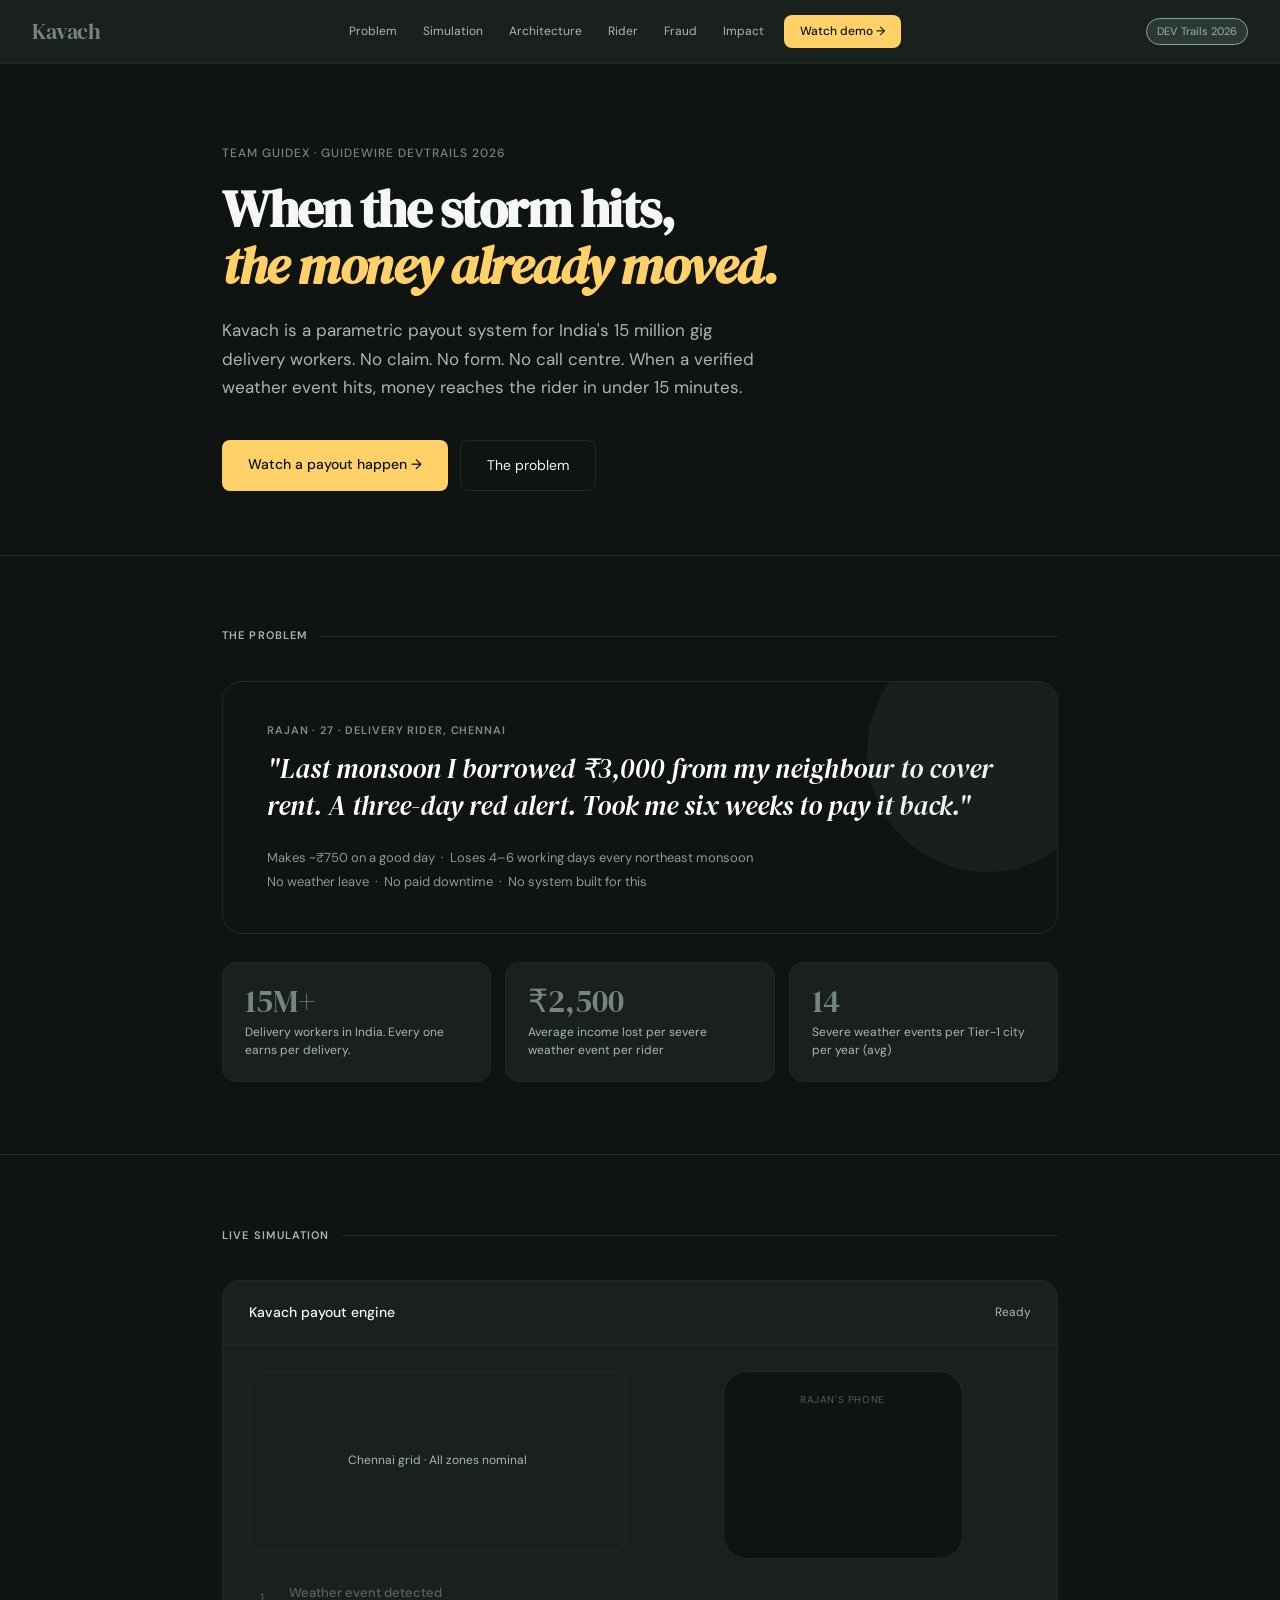
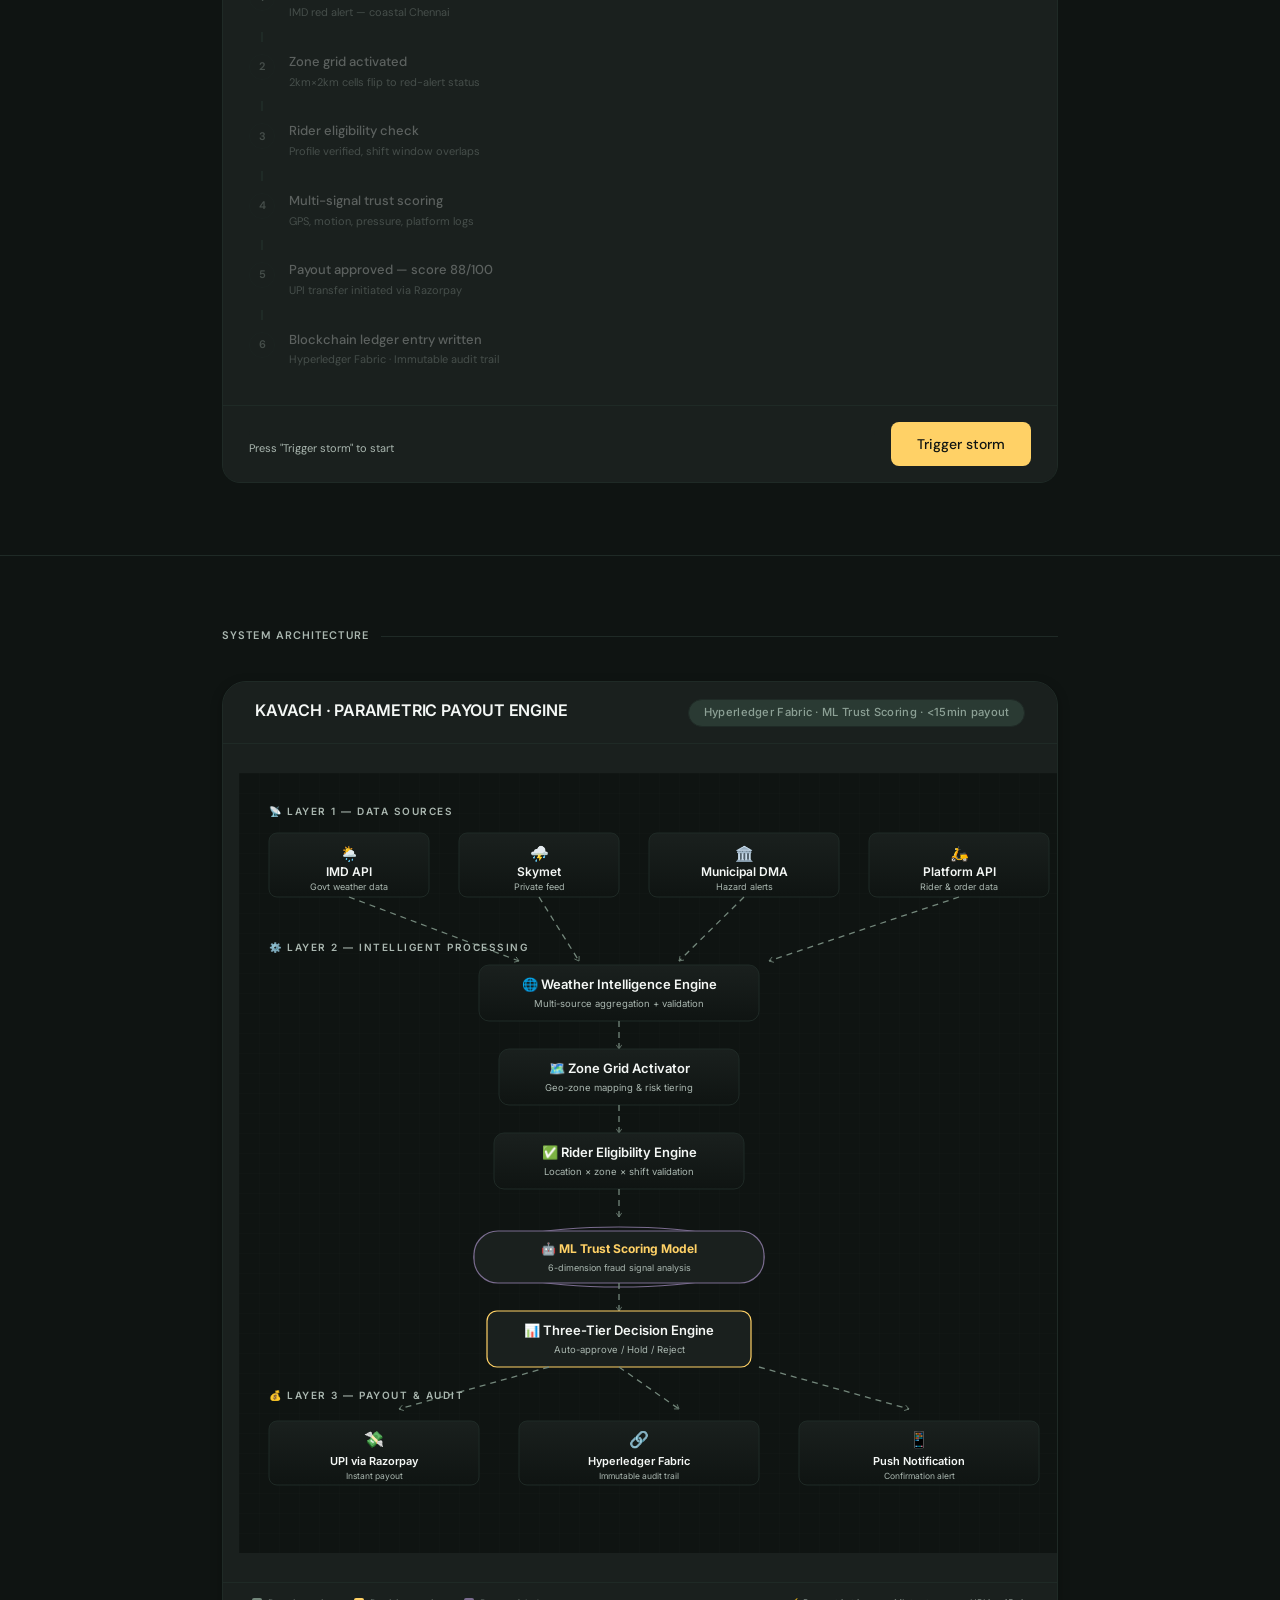
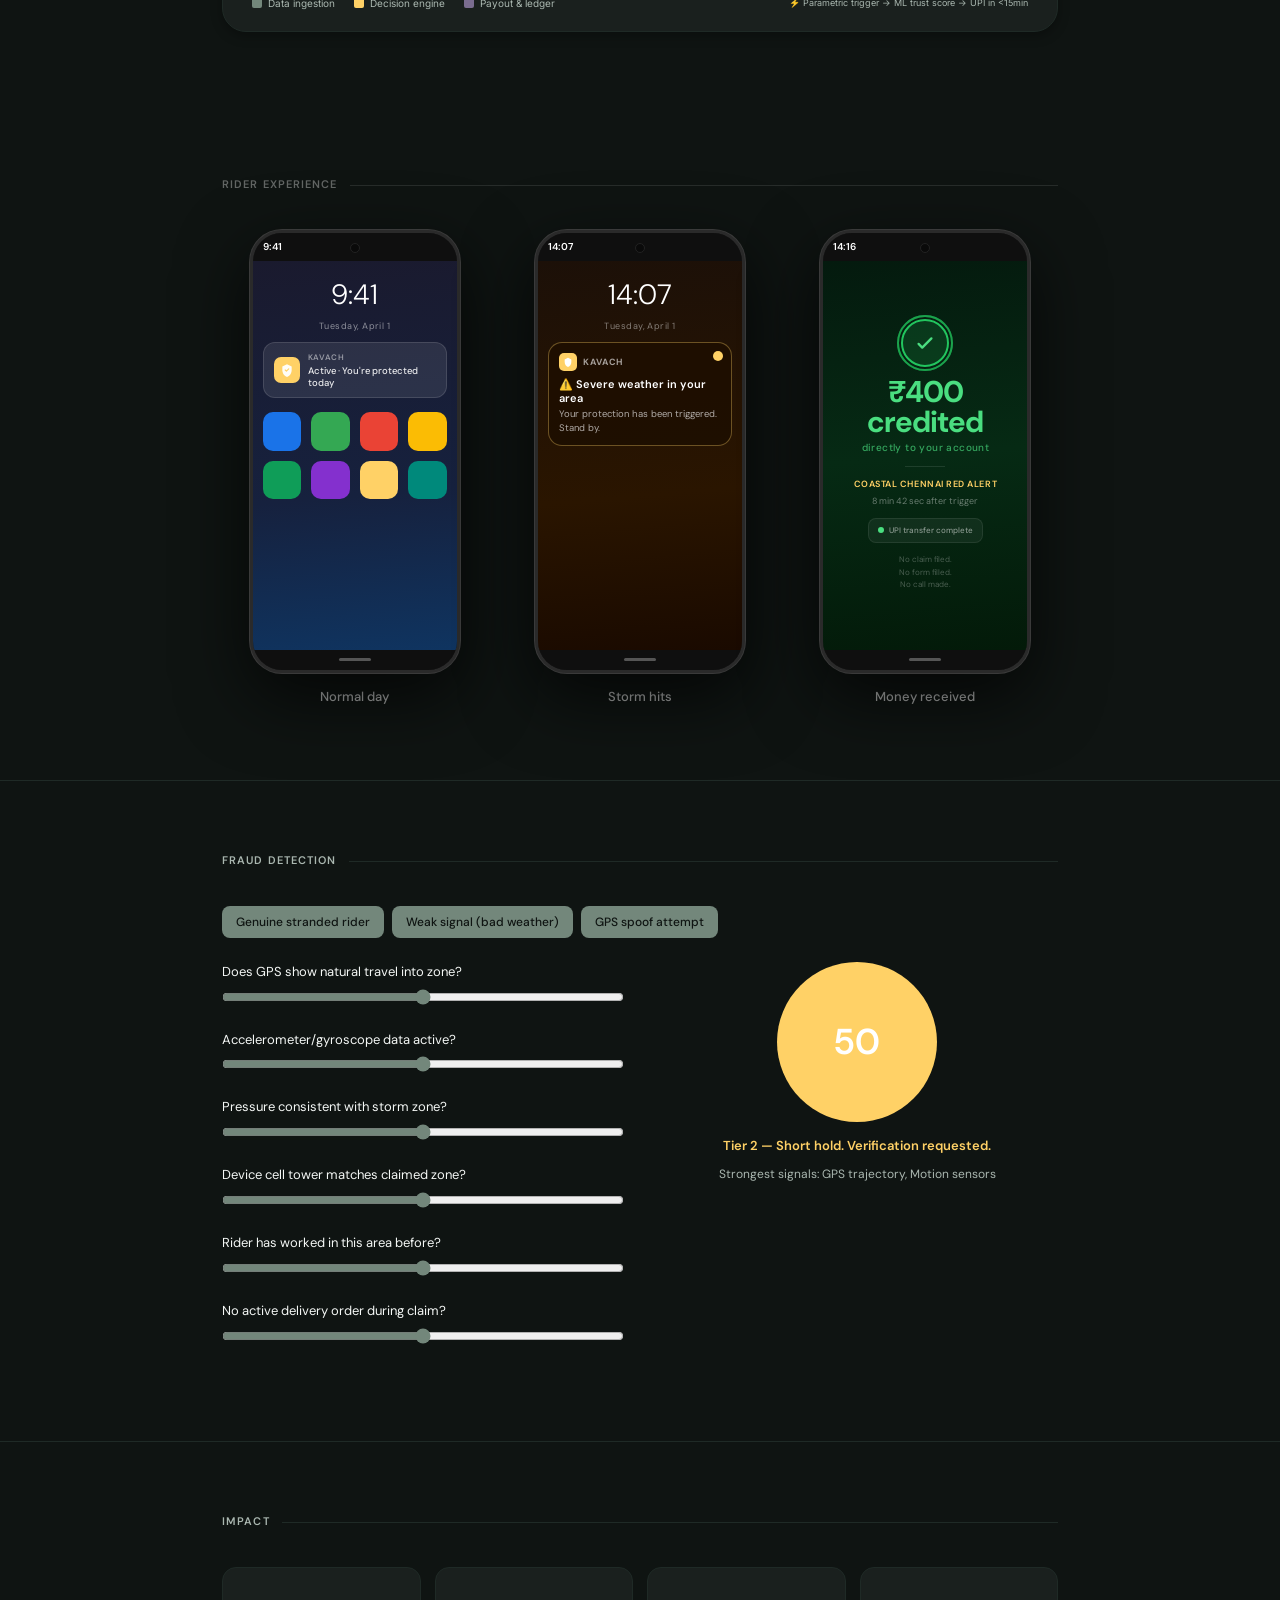
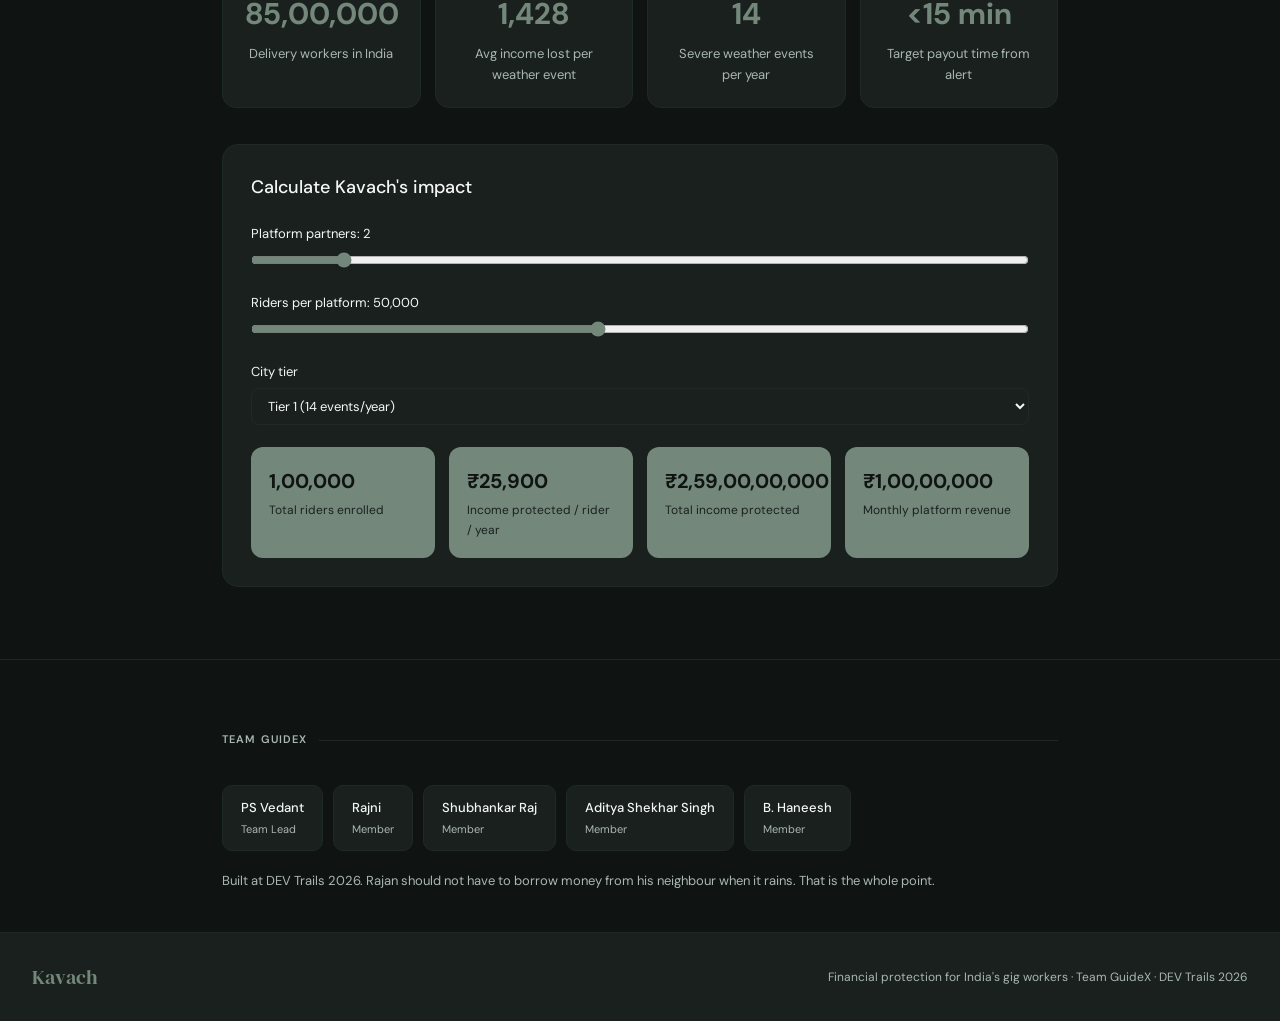
==== index.html @ 75fa050c "Initial commit - Kavach fraud detection system with ML + FastAPI + frontend" ====
<!DOCTYPE html>
<html lang="en">
<head>
  <meta charset="UTF-8"/>
  <meta name="viewport" content="width=device-width, initial-scale=1.0"/>
  <meta name="description" content="Kavach — Parametric weather payout system for India's gig delivery workers."/>
  <title>Kavach — Financial Protection for Gig Workers</title>
  <link href="https://fonts.googleapis.com/css2?family=DM+Serif+Display:ital@0;1&family=DM+Sans:wght@300;400;500;600&family=Inter:wght@400;500;600;700&display=swap" rel="stylesheet">
  <style>
    *,*::before,*::after{box-sizing:border-box;margin:0;padding:0}
    /* NEW DARK THEME COLORS */
    :root{--primary:#73877B;--primary-light:#8DA196;--primary-dark:#5C6D63;--primary-soft:#2A3A33;--accent:#FFD166;--accent-dark:#E6B800;--accent-soft:#3A3A2A;--secondary-accent:#7A6C8F;--navy:#0F1412;--text:#F4F7F5;--text-secondary:#AAB7B0;--muted:#AAB7B0;--border:#1F2A26;--card:#1A201E;--surface:#1A201E;--alert:#FF5A5F}
    html{scroll-behavior:smooth}
    body{font-family:'DM Sans',sans-serif;font-size:15px;line-height:1.6;color:var(--text);background:var(--navy)}
    /* NAV */
    .kv-nav{display:flex;align-items:center;justify-content:space-between;padding:14px 32px;border-bottom:0.5px solid var(--border);background:var(--card);position:sticky;top:0;z-index:200}
    .kv-logo{font-family:'DM Serif Display',serif;font-size:22px;color:var(--primary);letter-spacing:-0.5px}
    .kv-nav-links{display:flex;align-items:center;gap:2px}
    .kv-nav-link{font-size:12px;color:var(--text-secondary);text-decoration:none;padding:6px 12px;border-radius:8px;transition:background 0.15s,color 0.15s;white-space:nowrap}
    .kv-nav-link:hover{background:var(--surface);color:var(--text)}
    .kv-nav-cta{font-size:12px;background:var(--accent);color:var(--navy);border:none;border-radius:8px;padding:7px 16px;cursor:pointer;font-family:'DM Sans',sans-serif;font-weight:500;margin-left:6px;text-decoration:none;white-space:nowrap}
    .kv-pill{font-size:11px;font-weight:500;background:var(--primary-soft);color:var(--primary-light);border-radius:20px;padding:4px 10px;border:0.5px solid var(--primary-light);margin-left:8px}
    @media(max-width:768px){.kv-nav-links{display:none}.kv-nav{padding:14px 20px}}
    /* SHARED */
    .kv-section{padding:72px 32px;max-width:900px;margin:0 auto}
    .kv-section-label{font-size:11px;font-weight:600;letter-spacing:0.1em;text-transform:uppercase;color:var(--text-secondary);margin-bottom:36px;display:flex;align-items:center;gap:12px}
    .kv-section-label::after{content:'';flex:1;height:0.5px;background:var(--border)}
    .kv-divider{height:0.5px;background:var(--border)}
    .kv-btn-primary{background:var(--accent);color:var(--navy);border:none;border-radius:8px;padding:13px 26px;font-family:'DM Sans',sans-serif;font-size:14px;font-weight:500;cursor:pointer;text-decoration:none;display:inline-block;transition:background 0.15s}
    .kv-btn-primary:hover{background:var(--accent-dark)}
    .kv-btn-ghost{background:transparent;color:var(--text);border:0.5px solid var(--border);border-radius:8px;padding:13px 26px;font-family:'DM Sans',sans-serif;font-size:14px;cursor:pointer;text-decoration:none;display:inline-block}
    .kv-btn-ghost:hover{background:var(--surface)}
    /* HERO */
    .kv-hero{padding:80px 32px 64px;max-width:900px;margin:0 auto}
    .kv-eyebrow{font-size:12px;font-weight:500;letter-spacing:0.08em;color:var(--primary);text-transform:uppercase;margin-bottom:18px}
    .kv-h1{font-family:'DM Serif Display',serif;font-size:52px;line-height:1.08;letter-spacing:-1.5px;color:var(--text);margin-bottom:22px}
    .kv-h1 em{font-style:italic;color:var(--accent)}
    .kv-hero-sub{font-size:17px;color:var(--text-secondary);max-width:540px;line-height:1.7;margin-bottom:38px}
    .kv-cta-row{display:flex;gap:12px;flex-wrap:wrap}
    @media(max-width:600px){.kv-h1{font-size:34px}}
    /* PROBLEM */
    .kv-story-card{background:var(--navy);border-radius:20px;padding:40px 44px;color:#fff;position:relative;overflow:hidden;border:1px solid var(--border)}
    .kv-story-bg{position:absolute;top:-50px;right:-50px;width:240px;height:240px;border-radius:50%;background:rgba(115,135,123,0.1);pointer-events:none}
    .kv-story-name{font-size:11px;font-weight:600;color:rgba(255,255,255,0.5);letter-spacing:0.08em;text-transform:uppercase;margin-bottom:12px}
    .kv-story-quote{font-family:'DM Serif Display',serif;font-size:27px;line-height:1.35;color:#fff;margin-bottom:22px;font-style:italic}
    .kv-story-meta{font-size:13px;color:rgba(255,255,255,0.55);line-height:1.8}
    .kv-stats-grid{display:grid;grid-template-columns:repeat(3,minmax(0,1fr));gap:14px;margin-top:28px}
    .kv-stat{background:var(--surface);border:0.5px solid var(--border);border-radius:14px;padding:22px}
    .kv-stat-num{font-family:'DM Serif Display',serif;font-size:32px;color:var(--primary);line-height:1;margin-bottom:6px}
    .kv-stat-label{font-size:12px;color:var(--text-secondary);line-height:1.5}
    @media(max-width:560px){.kv-stats-grid{grid-template-columns:1fr 1fr}.kv-story-card{padding:28px 24px}.kv-story-quote{font-size:20px}}
    /* SIMULATION */
    .kv-sim-box{background:var(--card);border:0.5px solid var(--border);border-radius:18px;overflow:hidden}
    .kv-sim-header{padding:20px 26px;border-bottom:0.5px solid var(--border);display:flex;align-items:center;justify-content:space-between;background:var(--card)}
    .kv-sim-title{font-weight:500;font-size:14px;color:var(--text)}
    .kv-sim-body{padding:26px;display:grid;grid-template-columns:1fr 1fr;gap:28px;align-items:start;background:var(--card)}
    @media(max-width:640px){.kv-sim-body{grid-template-columns:1fr}}
    .kv-map-mock{background:var(--surface);border-radius:12px;height:180px;margin-bottom:22px;position:relative;overflow:hidden;display:flex;align-items:center;justify-content:center;border:0.5px solid var(--border)}
    .kv-map-label{font-size:12px;color:var(--text-secondary);z-index:2;position:relative;text-align:center}
    .kv-zone-ring{position:absolute;width:130px;height:130px;border-radius:50%;border:2px dashed var(--accent);opacity:0;transition:opacity 0.5s}
    .kv-zone-ring.active{opacity:1;animation:kvPR 2s infinite}
    @keyframes kvPR{0%,100%{transform:scale(1);opacity:0.8}50%{transform:scale(1.12);opacity:0.35}}
    .kv-rider-dot{position:absolute;width:12px;height:12px;background:var(--accent);border-radius:50%;border:2px solid #fff;display:none;top:50%;left:50%;transform:translate(-50%,-50%)}
    .kv-timeline{display:flex;flex-direction:column}
    .kv-step{display:flex;align-items:flex-start;gap:14px;padding:10px 0;opacity:0.3;transition:opacity 0.4s}
    .kv-step.active{opacity:1}.kv-step.done{opacity:0.65}
    .kv-step-dot{width:26px;height:26px;border-radius:50%;background:var(--surface);border:0.5px solid var(--border);display:flex;align-items:center;justify-content:center;font-size:11px;font-weight:600;color:var(--text-secondary);flex-shrink:0;margin-top:2px;transition:all 0.3s}
    .kv-step.active .kv-step-dot{background:var(--primary);border-color:var(--primary);color:#fff}
    .kv-step.done .kv-step-dot{background:#dcfce7;border-color:#86efac;color:#166534}
    .kv-step-bar{width:2px;background:var(--border);margin-left:12px;height:10px}
    .kv-step-name{font-size:13px;font-weight:500;margin-bottom:1px}
    .kv-step-detail{font-size:11px;color:var(--text-secondary)}
    .kv-phone-mock{background:var(--navy);border-radius:24px;padding:20px;max-width:240px;margin:0 auto;border:0.5px solid var(--border)}
    .kv-notif{background:rgba(255,255,255,0.07);border-radius:14px;padding:14px;display:flex;gap:12px;opacity:0;transition:opacity 0.5s}
    .kv-notif.visible{opacity:1}
    .kv-notif-icon{width:36px;height:36px;border-radius:10px;background:var(--accent);display:flex;align-items:center;justify-content:center;font-size:16px;flex-shrink:0;color:var(--navy)}
    .kv-notif-app{font-size:10px;color:rgba(255,255,255,0.4);margin-bottom:3px;font-weight:500;letter-spacing:0.04em}
    .kv-notif-msg{font-size:12px;color:#fff;line-height:1.45}
    .kv-notif-amount{font-size:19px;font-weight:600;color:#4ade80;margin-top:8px;display:none}
    .kv-blockchain-entry{margin-top:14px;background:rgba(255,255,255,0.04);border-radius:10px;padding:12px;font-size:10px;color:rgba(255,255,255,0.35);font-family:monospace;display:none}
    .kv-bl-title{font-family:'DM Sans',sans-serif;font-size:10px;color:rgba(255,255,255,0.5);margin-bottom:6px}
    .kv-sim-footer{padding:16px 26px;border-top:0.5px solid var(--border);display:flex;align-items:center;gap:16px;background:var(--card)}
    .kv-progress-wrap{flex:1}
    .kv-progress-track{height:4px;background:var(--surface);border-radius:4px;overflow:hidden}
    .kv-progress-bar{height:100%;background:var(--primary);border-radius:4px;width:0%;transition:width 0.3s linear}
    .kv-progress-label{font-size:11px;color:var(--text-secondary);margin-top:5px}
    /* ARCHITECTURE */
    .arch-card{width:100%;background:var(--card);border-radius:1.5rem;box-shadow:0 4px 12px rgba(0,0,0,0.3);border:1px solid var(--border);overflow:hidden}
    .arch-header{padding:1rem 2rem;background:var(--surface);border-bottom:1px solid var(--border);display:flex;align-items:baseline;justify-content:space-between;flex-wrap:wrap;gap:0.8rem}
    .arch-title{font-weight:600;font-size:1rem;letter-spacing:-0.2px;color:var(--text);font-family:'Inter',sans-serif}
    .arch-badge{background:var(--primary-soft);border-radius:40px;padding:0.25rem 0.9rem;font-size:0.7rem;font-weight:500;color:var(--primary-light);letter-spacing:0.3px;border:0.5px solid var(--border);font-family:'Inter',sans-serif}
    .arch-svg-wrap{padding:1.8rem 1rem;position:relative;width:100%;overflow-x:auto;background:var(--card)}
    .arch-svg{display:block;width:100%;height:auto;min-width:880px}
    .arch-tip{position:fixed;background:var(--navy);border-radius:0.75rem;padding:0.65rem 1.1rem;font-family:'Inter',sans-serif;font-size:0.75rem;color:var(--text);max-width:260px;pointer-events:none;z-index:1000;border-left:2px solid var(--accent);box-shadow:0 8px 20px rgba(0,0,0,0.3);transition:opacity 0.15s,transform 0.15s;opacity:0;transform:translateY(4px);line-height:1.4}
    .arch-tip.visible{opacity:1;transform:translateY(0)}
    .arch-node{cursor:pointer}
    .arch-node:hover rect,.arch-node:hover ellipse{stroke-width:1.8;stroke:var(--primary)}
    .arch-flow{stroke-dasharray:6 5;animation:archDF 1s linear infinite}
    @keyframes archDF{to{stroke-dashoffset:-22}}
    .arch-pulse{animation:archPulse 2.5s ease-in-out infinite;transform-origin:center}
    @keyframes archPulse{0%,100%{transform:scale(1);opacity:0.4}50%{transform:scale(1.05);opacity:0.15}}
    /* RIDER EXPERIENCE */
    #rider-experience{background:var(--navy);position:relative;overflow:hidden}
    .re-inner{max-width:900px;margin:0 auto;padding:72px 32px}
    .re-lbl{font-size:11px;font-weight:600;letter-spacing:0.1em;text-transform:uppercase;color:rgba(255,255,255,0.35);margin-bottom:36px;display:flex;align-items:center;gap:12px}
    .re-lbl::after{content:'';flex:1;height:0.5px;background:rgba(255,255,255,0.1)}
    .re-stage{display:flex;gap:20px;justify-content:center;align-items:flex-end;width:100%}
    .re-pw{display:flex;flex-direction:column;align-items:center;gap:14px;flex:1;min-width:0}
    .re-label{font-size:13px;font-weight:500;color:rgba(255,255,255,0.65);text-align:center}
    .re-phone{width:100%;max-width:210px;aspect-ratio:9/19;background:#111;border-radius:32px;border:3px solid #2a2a2a;box-shadow:0 0 0 1px #3a3a3a,0 24px 70px rgba(0,0,0,0.7),inset 0 0 0 1px #1e1e1e;position:relative;overflow:hidden;display:flex;flex-direction:column}
    .re-phone::before{content:'';position:absolute;right:-5px;top:80px;width:4px;height:50px;background:#2a2a2a;border-radius:0 3px 3px 0}
    .re-phone::after{content:'';position:absolute;left:-5px;top:70px;width:4px;height:36px;background:#2a2a2a;border-radius:3px 0 0 3px;box-shadow:0 44px 0 #2a2a2a}
    .re-cam{position:absolute;top:10px;left:50%;transform:translateX(-50%);width:10px;height:10px;background:#0a0a0a;border-radius:50%;border:1px solid #222;z-index:10}
    .re-sb{height:28px;background:#0f0f0f;display:flex;align-items:center;justify-content:space-between;padding:0 14px 0 10px;flex-shrink:0}
    .re-sbt{font-size:10px;font-weight:600;color:#fff}
    .re-scr{flex:1;background:#181818;display:flex;flex-direction:column;position:relative;overflow:hidden}
    .re-nb{height:20px;background:#0f0f0f;display:flex;align-items:center;justify-content:center;flex-shrink:0}
    .re-np{width:32px;height:3px;background:#555;border-radius:2px}
    .re-s1 .re-scr{background:linear-gradient(175deg,#1a1a2e 0%,#16213e 60%,#0f3460 100%)}
    .re-s1-wall{flex:1;display:flex;flex-direction:column;padding:12px 10px 8px;gap:8px}
    .re-s1-clk{font-size:28px;font-weight:300;color:#fff;text-align:center}
    .re-s1-dt{font-size:9px;color:rgba(255,255,255,0.5);text-align:center;margin-top:2px;letter-spacing:0.05em}
    .re-s1-ntf{background:rgba(255,255,255,0.09);border:1px solid rgba(255,255,255,0.12);border-radius:12px;padding:8px 10px;display:flex;align-items:center;gap:8px}
    .re-s1-ico{width:26px;height:26px;background:linear-gradient(135deg,var(--accent),#FFD166);border-radius:7px;display:flex;align-items:center;justify-content:center;flex-shrink:0;animation:reB 2.8s ease-in-out infinite}
    @keyframes reB{0%,100%{box-shadow:0 0 6px rgba(255,209,102,0.4)}50%{box-shadow:0 0 14px rgba(255,209,102,0.8)}}
    .re-s1-nap{font-size:8px;font-weight:600;color:rgba(255,255,255,0.5);letter-spacing:0.08em;text-transform:uppercase}
    .re-s1-nmsg{font-size:9.5px;font-weight:500;color:rgba(255,255,255,0.9);line-height:1.3;margin-top:1px}
    .re-s1-grid{display:grid;grid-template-columns:repeat(4,1fr);gap:10px;margin-top:6px}
    .re-s1-ai{aspect-ratio:1;border-radius:10px;background:rgba(255,255,255,0.08)}
    .c1{background:#1a73e8}.c2{background:#34a853}.c3{background:#ea4335}.c4{background:#fbbc04}.c5{background:#0f9d58}.c6{background:#8430ce}.c7{background:var(--accent)}.c8{background:#00897b}
    .re-s2 .re-scr{background:linear-gradient(175deg,#1c1008 0%,#2a1500 60%,#1a0a00 100%)}
    .re-s2-wall{flex:1;display:flex;flex-direction:column;padding:12px 10px 8px;gap:8px}
    .re-s2-push{background:rgba(30,15,0,0.85);border:1px solid rgba(255,209,102,0.35);border-radius:14px;padding:10px;position:relative;overflow:hidden}
    .re-s2-ph{display:flex;align-items:center;gap:6px;margin-bottom:6px}
    .re-s2-pai{width:18px;height:18px;background:linear-gradient(135deg,var(--accent),#FFD166);border-radius:5px;display:flex;align-items:center;justify-content:center;flex-shrink:0}
    .re-s2-pan{font-size:9px;font-weight:700;color:rgba(255,255,255,0.6);letter-spacing:0.1em;text-transform:uppercase;flex:1}
    .re-s2-badge{position:absolute;top:8px;right:8px;width:10px;height:10px;background:var(--accent);border-radius:50%;animation:rePB 1.4s ease-in-out infinite}
    @keyframes rePB{0%,100%{transform:scale(1);box-shadow:0 0 0 0 rgba(255,209,102,0.7)}50%{transform:scale(1.1);box-shadow:0 0 0 5px rgba(255,209,102,0)}}
    .re-s2-ptit{font-size:11px;font-weight:600;color:#fff;line-height:1.3}
    .re-s2-pbod{font-size:9.5px;color:rgba(255,255,255,0.65);line-height:1.4;margin-top:3px}
    .re-rain{position:absolute;inset:0;pointer-events:none;overflow:hidden;opacity:0.2}
    .re-rd{position:absolute;top:-10%;width:1px;background:linear-gradient(to bottom,transparent,rgba(255,255,255,0.9));animation:reFall linear infinite}
    @keyframes reFall{to{transform:translateY(130%)}}
    .re-s3 .re-scr{background:linear-gradient(175deg,#041a0e 0%,#062a14 50%,#031a09 100%)}
    .re-s3-con{flex:1;display:flex;flex-direction:column;align-items:center;justify-content:center;padding:10px 12px;text-align:center}
    .re-s3-cw{width:48px;height:48px;position:relative;margin-bottom:10px}
    .re-s3-circ{width:48px;height:48px;border-radius:50%;background:rgba(34,197,94,0.15);border:2px solid #22c55e;display:flex;align-items:center;justify-content:center}
    .re-s3-ring{position:absolute;inset:-4px;border-radius:50%;border:2px solid rgba(34,197,94,0.4);animation:reRO 2s ease-out infinite}
    .re-s3-ring:nth-child(2){animation-delay:0.5s}.re-s3-ring:nth-child(3){animation-delay:1s}
    @keyframes reRO{0%{transform:scale(1);opacity:0.6}100%{transform:scale(2.2);opacity:0}}
    .re-s3-amt{font-size:30px;font-weight:700;color:#4ade80;letter-spacing:-1px;line-height:1}
    .re-s3-crd{font-size:10px;font-weight:500;color:rgba(74,222,128,0.7);letter-spacing:0.04em;margin-top:3px}
    .re-s3-div{width:40px;height:1px;background:rgba(255,255,255,0.1);margin:10px auto}
    .re-s3-ev{font-size:9px;font-weight:600;color:var(--accent);letter-spacing:0.06em;text-transform:uppercase}
    .re-s3-tm{font-size:9px;color:rgba(255,255,255,0.4);margin-top:2px}
    .re-s3-upi{display:flex;align-items:center;gap:5px;margin-top:10px;background:rgba(255,255,255,0.05);border:1px solid rgba(255,255,255,0.08);border-radius:8px;padding:5px 9px}
    .re-s3-dot{width:6px;height:6px;border-radius:50%;background:#4ade80;animation:reBlink 1.5s ease-in-out infinite}
    @keyframes reBlink{0%,100%{opacity:1}50%{opacity:0.3}}
    .re-s3-utxt{font-size:8px;font-weight:500;color:rgba(255,255,255,0.5)}
    .re-s3-tag{font-size:8px;color:rgba(255,255,255,0.28);line-height:1.6;margin-top:10px}
    @media(max-width:520px){.re-stage{gap:10px}}
    /* FRAUD */
    .fd-wrap{color:var(--text)}
    .fd-presets{display:flex;flex-wrap:wrap;gap:8px;margin-bottom:24px}
    .fd-presets button{padding:8px 14px;border:none;background:var(--primary);color:var(--navy);border-radius:8px;cursor:pointer;font-family:'DM Sans',sans-serif;font-size:12px;font-weight:500;transition:background 0.15s}
    .fd-presets button:hover{background:var(--primary-dark)}
    .fd-container{display:flex;gap:32px;flex-wrap:wrap}
    .fd-panel{flex:1;min-width:280px}
    .fd-sg{margin-bottom:18px}
    .fd-sg label{font-size:13px;display:block;margin-bottom:5px;color:var(--text)}
    .fd-sg input[type=range]{width:100%;accent-color:var(--primary)}
    .fd-gauge{width:160px;height:160px;border-radius:50%;margin:auto;display:flex;align-items:center;justify-content:center;font-size:36px;font-weight:600;color:#fff;transition:background 0.5s ease}
    .fd-dec{text-align:center;margin-top:14px;font-weight:600;font-size:13px}
    .fd-exp{text-align:center;margin-top:8px;font-size:12px;color:var(--text-secondary)}
    /* IMPACT */
    .ic-stats{display:grid;grid-template-columns:repeat(auto-fit,minmax(180px,1fr));gap:14px;margin-bottom:36px}
    .ic-card{background:var(--surface);border:0.5px solid var(--border);padding:22px;border-radius:14px;text-align:center;transition:transform 0.3s ease}
    .ic-card:hover{transform:translateY(-3px)}
    .ic-snum{font-size:30px;font-weight:700;color:var(--primary)}
    .ic-slbl{font-size:13px;margin-top:6px;color:var(--text-secondary)}
    .ic-calc{background:var(--surface);border:0.5px solid var(--border);padding:28px;border-radius:16px}
    .ic-calc h2{margin-bottom:22px;font-size:18px;font-weight:500;color:var(--text)}
    .ic-ig{margin-bottom:18px}
    .ic-ig label{display:block;font-size:13px;margin-bottom:6px;color:var(--text)}
    .ic-ig input[type=range]{width:100%;accent-color:var(--primary)}
    .ic-ig select{width:100%;padding:8px 12px;border:0.5px solid var(--border);border-radius:8px;font-family:'DM Sans',sans-serif;font-size:13px;background:var(--card);color:var(--text)}
    .ic-outputs{display:grid;grid-template-columns:repeat(auto-fit,minmax(180px,1fr));gap:14px;margin-top:22px}
    .ic-oc{background:var(--primary);color:var(--navy);padding:18px;border-radius:12px}
    .ic-ov{font-size:20px;font-weight:700}
    .ic-ol{font-size:12px;margin-top:4px;opacity:0.88;color:var(--navy)}
    /* TEAM + FOOTER */
    .kv-team-row{display:flex;gap:10px;flex-wrap:wrap}
    .kv-team-chip{background:var(--surface);border:0.5px solid var(--border);border-radius:10px;padding:12px 18px}
    .kv-team-chip-name{font-weight:500;font-size:13px;margin-bottom:2px;color:var(--text)}
    .kv-team-chip-role{font-size:11px;color:var(--text-secondary)}
    .kv-footer{border-top:0.5px solid var(--border);padding:28px 32px;display:flex;align-items:center;justify-content:space-between;font-size:12px;color:var(--text-secondary);flex-wrap:wrap;gap:12px;background:var(--card)}
    .kv-footer-logo{font-family:'DM Serif Display',serif;font-size:20px;color:var(--primary)}
    .kv-sticky{position:fixed;bottom:28px;right:28px;background:var(--accent);color:var(--navy);border:none;border-radius:50px;padding:13px 22px;font-family:'DM Sans',sans-serif;font-size:13px;font-weight:500;cursor:pointer;z-index:300;box-shadow:0 4px 20px rgba(255,209,102,0.4);text-decoration:none;display:none;transition:transform 0.15s,box-shadow 0.15s}
    .kv-sticky:hover{transform:translateY(-2px);box-shadow:0 6px 24px rgba(255,209,102,0.5)}
    .kv-sticky.show{display:inline-block}
  </style>
</head>
<body>

<nav class="kv-nav">
  <div class="kv-logo">Kavach</div>
  <div class="kv-nav-links">
    <a href="#problem" class="kv-nav-link">Problem</a>
    <a href="#simulation" class="kv-nav-link">Simulation</a>
    <a href="#architecture" class="kv-nav-link">Architecture</a>
    <a href="#rider-experience" class="kv-nav-link">Rider</a>
    <a href="#fraud" class="kv-nav-link">Fraud</a>
    <a href="#impact" class="kv-nav-link">Impact</a>
    <a href="#simulation" class="kv-nav-cta">Watch demo →</a>
  </div>
  <span class="kv-pill">DEV Trails 2026</span>
</nav>

<div class="kv-hero">
  <div class="kv-eyebrow">Team GuideX · Guidewire DevTrails 2026</div>
  <h1 class="kv-h1">When the storm hits,<br><em>the money already moved.</em></h1>
  <p class="kv-hero-sub">Kavach is a parametric payout system for India's 15 million gig delivery workers. No claim. No form. No call centre. When a verified weather event hits, money reaches the rider in under 15 minutes.</p>
  <div class="kv-cta-row">
    <a href="#simulation" class="kv-btn-primary">Watch a payout happen →</a>
    <a href="#problem" class="kv-btn-ghost">The problem</a>
  </div>
</div>

<div class="kv-divider"></div>

<section id="problem">
  <div class="kv-section">
    <div class="kv-section-label">The problem</div>
    <div class="kv-story-card">
      <div class="kv-story-bg"></div>
      <div class="kv-story-name">Rajan · 27 · Delivery rider, Chennai</div>
      <div class="kv-story-quote">"Last monsoon I borrowed ₹3,000 from my neighbour to cover rent. A three-day red alert. Took me six weeks to pay it back."</div>
      <div class="kv-story-meta">Makes ~₹750 on a good day &nbsp;·&nbsp; Loses 4–6 working days every northeast monsoon<br>No weather leave &nbsp;·&nbsp; No paid downtime &nbsp;·&nbsp; No system built for this</div>
    </div>
    <div class="kv-stats-grid">
      <div class="kv-stat"><div class="kv-stat-num">15M+</div><div class="kv-stat-label">Delivery workers in India. Every one earns per delivery.</div></div>
      <div class="kv-stat"><div class="kv-stat-num">₹2,500</div><div class="kv-stat-label">Average income lost per severe weather event per rider</div></div>
      <div class="kv-stat"><div class="kv-stat-num">14</div><div class="kv-stat-label">Severe weather events per Tier-1 city per year (avg)</div></div>
    </div>
  </div>
</section>

<div class="kv-divider"></div>

<section id="simulation">
  <div class="kv-section">
    <div class="kv-section-label">Live simulation</div>
    <div class="kv-sim-box">
      <div class="kv-sim-header">
        <div class="kv-sim-title">Kavach payout engine</div>
        <div id="sim-status" style="font-size:12px;color:var(--text-secondary)">Ready</div>
      </div>
      <div class="kv-sim-body">
        <div>
          <div class="kv-map-mock">
            <div class="kv-zone-ring" id="zone-ring"></div>
            <div class="kv-rider-dot" id="rider-dot"></div>
            <div class="kv-map-label" id="map-label">Chennai grid · All zones nominal</div>
          </div>
          <div class="kv-timeline">
            <div class="kv-step" id="step-1"><div class="kv-step-dot">1</div><div><div class="kv-step-name">Weather event detected</div><div class="kv-step-detail">IMD red alert — coastal Chennai</div></div></div>
            <div class="kv-step-bar"></div>
            <div class="kv-step" id="step-2"><div class="kv-step-dot">2</div><div><div class="kv-step-name">Zone grid activated</div><div class="kv-step-detail">2km×2km cells flip to red-alert status</div></div></div>
            <div class="kv-step-bar"></div>
            <div class="kv-step" id="step-3"><div class="kv-step-dot">3</div><div><div class="kv-step-name">Rider eligibility check</div><div class="kv-step-detail">Profile verified, shift window overlaps</div></div></div>
            <div class="kv-step-bar"></div>
            <div class="kv-step" id="step-4"><div class="kv-step-dot">4</div><div><div class="kv-step-name">Multi-signal trust scoring</div><div class="kv-step-detail">GPS, motion, pressure, platform logs</div></div></div>
            <div class="kv-step-bar"></div>
            <div class="kv-step" id="step-5"><div class="kv-step-dot">5</div><div><div class="kv-step-name">Payout approved — score 88/100</div><div class="kv-step-detail">UPI transfer initiated via Razorpay</div></div></div>
            <div class="kv-step-bar"></div>
            <div class="kv-step" id="step-6"><div class="kv-step-dot">6</div><div><div class="kv-step-name">Blockchain ledger entry written</div><div class="kv-step-detail">Hyperledger Fabric · Immutable audit trail</div></div></div>
          </div>
        </div>
        <div>
          <div class="kv-phone-mock">
            <div style="font-size:10px;color:rgba(255,255,255,0.3);text-align:center;margin-bottom:14px;letter-spacing:0.06em;text-transform:uppercase">Rajan's phone</div>
            <div class="kv-notif" id="notif-box">
              <div class="kv-notif-icon">🛡</div>
              <div>
                <div class="kv-notif-app">KAVACH</div>
                <div class="kv-notif-msg">Severe weather in your area. Your protection has been triggered.</div>
                <div class="kv-notif-amount" id="notif-amount">₹400 credited ✓</div>
              </div>
            </div>
            <div class="kv-blockchain-entry" id="blockchain-entry">
              <div class="kv-bl-title">Hyperledger entry</div>
              <div>txn: kv_2026_04_01_rajan_chn</div>
              <div>trigger: IMD_RED_MA13</div>
              <div>score: 88 → tier_1_auto</div>
              <div>amount: ₹400.00 via UPI</div>
              <div>status: CONFIRMED ✓</div>
            </div>
          </div>
        </div>
      </div>
      <div class="kv-sim-footer">
        <div class="kv-progress-wrap">
          <div class="kv-progress-track"><div class="kv-progress-bar" id="prog-bar"></div></div>
          <div class="kv-progress-label" id="prog-label">Press "Trigger storm" to start</div>
        </div>
        <button class="kv-btn-primary" id="sim-btn" onclick="startSim()">Trigger storm</button>
      </div>
    </div>
  </div>
</section>

<div class="kv-divider"></div>

<!-- ARCHITECTURE — ADITYA (updated colors to match dark theme) -->
<section id="architecture">
  <div class="kv-section">
    <div class="kv-section-label">System architecture</div>
    <div class="arch-card">
      <div class="arch-header">
        <div class="arch-title">KAVACH · PARAMETRIC PAYOUT ENGINE</div>
        <div class="arch-badge">Hyperledger Fabric · ML Trust Scoring · &lt;15min payout</div>
      </div>
      <div class="arch-svg-wrap">
        <svg class="arch-svg" viewBox="0 0 880 780" xmlns="http://www.w3.org/2000/svg">
          <defs>
            <linearGradient id="g1" x1="0%" y1="0%" x2="0%" y2="100%"><stop offset="0%" stop-color="#1A201E"/><stop offset="100%" stop-color="#0F1412"/></linearGradient>
            <linearGradient id="g2" x1="0%" y1="0%" x2="0%" y2="100%"><stop offset="0%" stop-color="#1A201E"/><stop offset="100%" stop-color="#0F1412"/></linearGradient>
            <linearGradient id="g3" x1="0%" y1="0%" x2="0%" y2="100%"><stop offset="0%" stop-color="#1A201E"/><stop offset="100%" stop-color="#0F1412"/></linearGradient>
            <marker id="am" viewBox="0 0 10 10" refX="8" refY="5" markerWidth="5" markerHeight="5" orient="auto"><path d="M2 1L8 5L2 9" fill="none" stroke="#73877B" stroke-width="1.2" stroke-linecap="round"/></marker>
          </defs>
          <rect width="100%" height="100%" fill="#0F1412"/>
          <pattern id="fg" width="20" height="20" patternUnits="userSpaceOnUse"><path d="M20 0L0 0 0 20" fill="none" stroke="#1F2A26" stroke-width="0.4" opacity="0.4"/></pattern>
          <rect width="100%" height="100%" fill="url(#fg)"/>
          <text x="30" y="42" fill="#AAB7B0" font-size="10" font-weight="600" letter-spacing="1.5" font-family="Inter,sans-serif">📡 LAYER 1 — DATA SOURCES</text>
          <g class="arch-node" data-tip="India Meteorological Department API — real-time weather alerts, cyclone warnings, and rainfall data across 700+ districts."><rect x="30" y="60" width="160" height="64" rx="8" fill="url(#g1)" stroke="#1F2A26" stroke-width="1"/><text x="110" y="86" text-anchor="middle" font-size="15" font-family="Inter,sans-serif">🌦️</text><text x="110" y="103" text-anchor="middle" font-size="12" font-weight="600" fill="#F4F7F5" font-family="Inter,sans-serif">IMD API</text><text x="110" y="117" text-anchor="middle" font-size="9" fill="#AAB7B0" font-family="Inter,sans-serif">Govt weather data</text></g>
          <g class="arch-node" data-tip="Skymet private weather feed — hyperlocal precipitation, lightning intensity, 1km storm resolution."><rect x="220" y="60" width="160" height="64" rx="8" fill="url(#g1)" stroke="#1F2A26" stroke-width="1"/><text x="300" y="86" text-anchor="middle" font-size="15" font-family="Inter,sans-serif">⛈️</text><text x="300" y="103" text-anchor="middle" font-size="12" font-weight="600" fill="#F4F7F5" font-family="Inter,sans-serif">Skymet</text><text x="300" y="117" text-anchor="middle" font-size="9" fill="#AAB7B0" font-family="Inter,sans-serif">Private feed</text></g>
          <g class="arch-node" data-tip="Municipal Disaster Management Authority — real-time flood zones, road closures, and city-level emergency alerts."><rect x="410" y="60" width="190" height="64" rx="8" fill="url(#g1)" stroke="#1F2A26" stroke-width="1"/><text x="505" y="86" text-anchor="middle" font-size="15" font-family="Inter,sans-serif">🏛️</text><text x="505" y="103" text-anchor="middle" font-size="12" font-weight="600" fill="#F4F7F5" font-family="Inter,sans-serif">Municipal DMA</text><text x="505" y="117" text-anchor="middle" font-size="9" fill="#AAB7B0" font-family="Inter,sans-serif">Hazard alerts</text></g>
          <g class="arch-node" data-tip="Platform Partner API — live rider coordinates, shift status, active order metadata from Zomato, Swiggy, Uber."><rect x="630" y="60" width="180" height="64" rx="8" fill="url(#g1)" stroke="#1F2A26" stroke-width="1"/><text x="720" y="86" text-anchor="middle" font-size="15" font-family="Inter,sans-serif">🛵</text><text x="720" y="103" text-anchor="middle" font-size="12" font-weight="600" fill="#F4F7F5" font-family="Inter,sans-serif">Platform API</text><text x="720" y="117" text-anchor="middle" font-size="9" fill="#AAB7B0" font-family="Inter,sans-serif">Rider &amp; order data</text></g>
          <path class="arch-flow" d="M110 124 L280 188" stroke="#73877B" stroke-width="1.3" fill="none" marker-end="url(#am)"/>
          <path class="arch-flow" d="M300 124 L340 188" stroke="#73877B" stroke-width="1.3" fill="none" marker-end="url(#am)"/>
          <path class="arch-flow" d="M505 124 L440 188" stroke="#73877B" stroke-width="1.3" fill="none" marker-end="url(#am)"/>
          <path class="arch-flow" d="M720 124 L530 188" stroke="#73877B" stroke-width="1.3" fill="none" marker-end="url(#am)"/>
          <text x="30" y="178" fill="#AAB7B0" font-size="10" font-weight="600" letter-spacing="1.5" font-family="Inter,sans-serif">⚙️ LAYER 2 — INTELLIGENT PROCESSING</text>
          <g class="arch-node" data-tip="Weather Intelligence Engine: cross-validates IMD, Skymet, municipal feeds, eliminates false positives using consensus."><rect x="240" y="192" width="280" height="56" rx="10" fill="url(#g2)" stroke="#1F2A26" stroke-width="1"/><text x="380" y="216" text-anchor="middle" font-size="13" font-weight="600" fill="#F4F7F5" font-family="Inter,sans-serif">🌐 Weather Intelligence Engine</text><text x="380" y="234" text-anchor="middle" font-size="9.5" fill="#AAB7B0" font-family="Inter,sans-serif">Multi-source aggregation + validation</text></g>
          <path class="arch-flow" d="M380 248 L380 276" stroke="#73877B" stroke-width="1.3" fill="none" marker-end="url(#am)"/>
          <g class="arch-node" data-tip="Zone Grid Activator: maps weather polygons to 2km² delivery zones, assigns RED/YELLOW/GREEN risk levels."><rect x="260" y="276" width="240" height="56" rx="10" fill="url(#g2)" stroke="#1F2A26" stroke-width="1"/><text x="380" y="300" text-anchor="middle" font-size="13" font-weight="600" fill="#F4F7F5" font-family="Inter,sans-serif">🗺️ Zone Grid Activator</text><text x="380" y="318" text-anchor="middle" font-size="9.5" fill="#AAB7B0" font-family="Inter,sans-serif">Geo-zone mapping &amp; risk tiering</text></g>
          <path class="arch-flow" d="M380 332 L380 360" stroke="#73877B" stroke-width="1.3" fill="none" marker-end="url(#am)"/>
          <g class="arch-node" data-tip="Rider Eligibility Engine: matches live rider location, shift window, and affected zones — filters ineligible riders."><rect x="255" y="360" width="250" height="56" rx="10" fill="url(#g2)" stroke="#1F2A26" stroke-width="1"/><text x="380" y="384" text-anchor="middle" font-size="13" font-weight="600" fill="#F4F7F5" font-family="Inter,sans-serif">✅ Rider Eligibility Engine</text><text x="380" y="402" text-anchor="middle" font-size="9.5" fill="#AAB7B0" font-family="Inter,sans-serif">Location × zone × shift validation</text></g>
          <path class="arch-flow" d="M380 416 L380 444" stroke="#73877B" stroke-width="1.3" fill="none" marker-end="url(#am)"/>
          <g class="arch-node" data-tip="ML Trust Scoring Model (XGBoost) — analyses 6 signals: GPS trajectory, gyroscope, barometric pressure, cell tower, work history, order status.">
            <ellipse cx="380" cy="484" rx="145" ry="30" fill="none" stroke="#7A6C8F" stroke-width="1.2" class="arch-pulse"/>
            <rect x="235" y="458" width="290" height="52" rx="24" fill="#1A201E" stroke="#7A6C8F" stroke-width="1.2"/>
            <text x="380" y="480" text-anchor="middle" font-size="12" font-weight="700" fill="#FFD166" font-family="Inter,sans-serif">🤖 ML Trust Scoring Model</text>
            <text x="380" y="498" text-anchor="middle" font-size="9" fill="#AAB7B0" font-family="Inter,sans-serif">6-dimension fraud signal analysis</text>
          </g>
          <path class="arch-flow" d="M380 510 L380 538" stroke="#73877B" stroke-width="1.3" fill="none" marker-end="url(#am)"/>
          <g class="arch-node" data-tip="Three-Tier Decision Engine: Score &gt;75 → Auto-approve. 45–75 → Hold. &lt;45 → Reject or manual investigation."><rect x="248" y="538" width="264" height="56" rx="10" fill="#1A201E" stroke="#FFD166" stroke-width="1.2"/><text x="380" y="562" text-anchor="middle" font-size="13" font-weight="600" fill="#F4F7F5" font-family="Inter,sans-serif">📊 Three-Tier Decision Engine</text><text x="380" y="580" text-anchor="middle" font-size="9.5" fill="#AAB7B0" font-family="Inter,sans-serif">Auto-approve / Hold / Reject</text></g>
          <path class="arch-flow" d="M310 594 L160 636" stroke="#73877B" stroke-width="1.3" fill="none" marker-end="url(#am)"/>
          <path class="arch-flow" d="M380 594 L440 636" stroke="#73877B" stroke-width="1.3" fill="none" marker-end="url(#am)"/>
          <path class="arch-flow" d="M520 594 L670 636" stroke="#73877B" stroke-width="1.3" fill="none" marker-end="url(#am)"/>
          <text x="30" y="626" fill="#AAB7B0" font-size="10" font-weight="600" letter-spacing="1.5" font-family="Inter,sans-serif">💰 LAYER 3 — PAYOUT &amp; AUDIT</text>
          <g class="arch-node" data-tip="Razorpay UPI Payout: instant transfer to rider's bank account. Average latency under 6 seconds after approval."><rect x="30" y="648" width="210" height="64" rx="8" fill="url(#g3)" stroke="#1F2A26" stroke-width="1"/><text x="135" y="672" text-anchor="middle" font-size="16" font-family="Inter,sans-serif">💸</text><text x="135" y="692" text-anchor="middle" font-size="11" font-weight="600" fill="#F4F7F5" font-family="Inter,sans-serif">UPI via Razorpay</text><text x="135" y="706" text-anchor="middle" font-size="8.5" fill="#AAB7B0" font-family="Inter,sans-serif">Instant payout</text></g>
          <g class="arch-node" data-tip="Hyperledger Fabric: immutable ledger storing every payout trigger, score, and transaction hash for audit and compliance."><rect x="280" y="648" width="240" height="64" rx="8" fill="url(#g3)" stroke="#1F2A26" stroke-width="1"/><text x="400" y="672" text-anchor="middle" font-size="16" font-family="Inter,sans-serif">🔗</text><text x="400" y="692" text-anchor="middle" font-size="11" font-weight="600" fill="#F4F7F5" font-family="Inter,sans-serif">Hyperledger Fabric</text><text x="400" y="706" text-anchor="middle" font-size="8.5" fill="#AAB7B0" font-family="Inter,sans-serif">Immutable audit trail</text></g>
          <g class="arch-node" data-tip="Push notification to rider's device with payout confirmation, amount, and reference ID. Real-time user experience."><rect x="560" y="648" width="240" height="64" rx="8" fill="url(#g3)" stroke="#1F2A26" stroke-width="1"/><text x="680" y="672" text-anchor="middle" font-size="16" font-family="Inter,sans-serif">📱</text><text x="680" y="692" text-anchor="middle" font-size="11" font-weight="600" fill="#F4F7F5" font-family="Inter,sans-serif">Push Notification</text><text x="680" y="706" text-anchor="middle" font-size="8.5" fill="#AAB7B0" font-family="Inter,sans-serif">Confirmation alert</text></g>
        </svg>
      </div>
      <div style="padding:0.8rem 1.8rem 1.2rem;border-top:1px solid var(--border);display:flex;gap:1rem;flex-wrap:wrap;justify-content:space-between;align-items:center">
        <div style="display:flex;gap:1.2rem">
          <span style="font-size:10px;color:#AAB7B0;font-family:Inter,sans-serif;display:flex;align-items:center;gap:6px"><span style="width:10px;height:10px;background:#73877B;border-radius:2px;display:inline-block"></span>Data ingestion</span>
          <span style="font-size:10px;color:#AAB7B0;font-family:Inter,sans-serif;display:flex;align-items:center;gap:6px"><span style="width:10px;height:10px;background:#FFD166;border-radius:2px;display:inline-block"></span>Decision engine</span>
          <span style="font-size:10px;color:#AAB7B0;font-family:Inter,sans-serif;display:flex;align-items:center;gap:6px"><span style="width:10px;height:10px;background:#7A6C8F;border-radius:2px;display:inline-block"></span>Payout &amp; ledger</span>
        </div>
        <div style="font-size:9px;color:#AAB7B0;font-family:Inter,sans-serif">⚡ Parametric trigger → ML trust score → UPI in &lt;15min</div>
      </div>
    </div>
  </div>
</section>

<div class="kv-divider"></div>

<!-- RIDER EXPERIENCE — RAJNI (unchanged structure, colors updated via CSS variables already) -->
<section id="rider-experience">
  <div class="re-inner">
    <div class="re-lbl">Rider experience</div>
    <div class="re-stage">
      <div class="re-pw">
        <div class="re-phone re-s1">
          <div class="re-cam"></div>
          <div class="re-sb"><span class="re-sbt">9:41</span></div>
          <div class="re-scr">
            <div class="re-s1-wall">
              <div><div class="re-s1-clk">9:41</div><div class="re-s1-dt">Tuesday, April 1</div></div>
              <div class="re-s1-ntf">
                <div class="re-s1-ico"><svg width="14" height="14" viewBox="0 0 24 24" fill="none"><path d="M12 2L4 6v6c0 5.5 3.5 10.7 8 12 4.5-1.3 8-6.5 8-12V6L12 2z" fill="white" opacity="0.95"/><path d="M9 12l2 2 4-4" stroke="#FFD166" stroke-width="2" stroke-linecap="round" stroke-linejoin="round"/></svg></div>
                <div><div class="re-s1-nap">Kavach</div><div class="re-s1-nmsg">Active · You're protected today</div></div>
              </div>
              <div class="re-s1-grid"><div class="re-s1-ai c1"></div><div class="re-s1-ai c2"></div><div class="re-s1-ai c3"></div><div class="re-s1-ai c4"></div><div class="re-s1-ai c5"></div><div class="re-s1-ai c6"></div><div class="re-s1-ai c7"></div><div class="re-s1-ai c8"></div></div>
            </div>
          </div>
          <div class="re-nb"><div class="re-np"></div></div>
        </div>
        <div class="re-label">Normal day</div>
      </div>
      <div class="re-pw">
        <div class="re-phone re-s2">
          <div class="re-cam"></div>
          <div class="re-sb"><span class="re-sbt">14:07</span></div>
          <div class="re-scr">
            <div class="re-rain" id="re-rain"></div>
            <div class="re-s2-wall">
              <div><div class="re-s1-clk" style="color:#fff;font-weight:300;font-size:28px;text-align:center">14:07</div><div class="re-s1-dt" style="color:rgba(255,255,255,0.45)">Tuesday, April 1</div></div>
              <div class="re-s2-push">
                <div class="re-s2-badge"></div>
                <div class="re-s2-ph"><div class="re-s2-pai"><svg width="10" height="10" viewBox="0 0 24 24" fill="none"><path d="M12 2L4 6v6c0 5.5 3.5 10.7 8 12 4.5-1.3 8-6.5 8-12V6L12 2z" fill="white"/></svg></div><span class="re-s2-pan">Kavach</span></div>
                <div class="re-s2-ptit">⚠️ Severe weather in your area</div>
                <div class="re-s2-pbod">Your protection has been triggered. Stand by.</div>
              </div>
            </div>
          </div>
          <div class="re-nb"><div class="re-np"></div></div>
        </div>
        <div class="re-label">Storm hits</div>
      </div>
      <div class="re-pw">
        <div class="re-phone re-s3">
          <div class="re-cam"></div>
          <div class="re-sb"><span class="re-sbt">14:16</span></div>
          <div class="re-scr">
            <div class="re-s3-con">
              <div class="re-s3-cw">
                <div class="re-s3-ring"></div><div class="re-s3-ring"></div><div class="re-s3-ring"></div>
                <div class="re-s3-circ"><svg width="22" height="22" viewBox="0 0 24 24" fill="none"><path d="M5 13l4 4L19 7" stroke="#4ade80" stroke-width="2.5" stroke-linecap="round" stroke-linejoin="round"/></svg></div>
              </div>
              <div class="re-s3-amt">₹400 credited</div>
              <div class="re-s3-crd">directly to your account</div>
              <div class="re-s3-div"></div>
              <div class="re-s3-ev">Coastal Chennai Red Alert</div>
              <div class="re-s3-tm">8 min 42 sec after trigger</div>
              <div class="re-s3-upi"><div class="re-s3-dot"></div><div class="re-s3-utxt">UPI transfer complete</div></div>
              <div class="re-s3-tag">No claim filed.<br>No form filled.<br>No call made.</div>
            </div>
          </div>
          <div class="re-nb"><div class="re-np"></div></div>
        </div>
        <div class="re-label">Money received</div>
      </div>
    </div>
  </div>
</section>

<div class="kv-divider"></div>

<!-- FRAUD DETECTION — SHUBHANKAR -->
<section id="fraud">
  <div class="kv-section">
    <div class="kv-section-label">Fraud detection</div>
    <div class="fd-wrap">
      <div class="fd-presets">
        <button onclick="fdSet([90,85,88,80,75,95])">Genuine stranded rider</button>
        <button onclick="fdSet([60,55,70,50,65,80])">Weak signal (bad weather)</button>
        <button onclick="fdSet([95,10,15,20,40,5])">GPS spoof attempt</button>
      </div>
      <div class="fd-container">
        <div class="fd-panel">
          <div class="fd-sg"><label>Does GPS show natural travel into zone?</label><input type="range" min="0" max="100" value="50" id="fd1"></div>
          <div class="fd-sg"><label>Accelerometer/gyroscope data active?</label><input type="range" min="0" max="100" value="50" id="fd2"></div>
          <div class="fd-sg"><label>Pressure consistent with storm zone?</label><input type="range" min="0" max="100" value="50" id="fd3"></div>
          <div class="fd-sg"><label>Device cell tower matches claimed zone?</label><input type="range" min="0" max="100" value="50" id="fd4"></div>
          <div class="fd-sg"><label>Rider has worked in this area before?</label><input type="range" min="0" max="100" value="50" id="fd5"></div>
          <div class="fd-sg"><label>No active delivery order during claim?</label><input type="range" min="0" max="100" value="50" id="fd6"></div>
        </div>
        <div class="fd-panel">
          <div class="fd-gauge" id="fd-gauge">50</div>
          <div class="fd-dec" id="fd-dec"></div>
          <div class="fd-exp" id="fd-exp"></div>
        </div>
      </div>
    </div>
  </div>
</section>

<div class="kv-divider"></div>

<!-- IMPACT — HANEESH -->
<section id="impact">
  <div class="kv-section">
    <div class="kv-section-label">Impact</div>
    <div class="ic-stats">
      <div class="ic-card"><div class="ic-snum" data-target="15000000">0</div><div class="ic-slbl">Delivery workers in India</div></div>
      <div class="ic-card"><div class="ic-snum" data-target="2500">0</div><div class="ic-slbl">Avg income lost per weather event</div></div>
      <div class="ic-card"><div class="ic-snum" data-target="14">0</div><div class="ic-slbl">Severe weather events per year</div></div>
      <div class="ic-card"><div class="ic-snum">&lt;15 min</div><div class="ic-slbl">Target payout time from alert</div></div>
    </div>
    <div class="ic-calc">
      <h2>Calculate Kavach's impact</h2>
      <div class="ic-ig"><label>Platform partners: <span id="icPv">2</span></label><input type="range" id="icp" min="1" max="10" value="2"></div>
      <div class="ic-ig"><label>Riders per platform: <span id="icRv">50,000</span></label><input type="range" id="icr" min="10000" max="100000" step="10000" value="50000"></div>
      <div class="ic-ig"><label>City tier</label><select id="ict"><option value="14">Tier 1 (14 events/year)</option><option value="9">Tier 2 (9 events/year)</option><option value="6">Tier 3 (6 events/year)</option></select></div>
      <div class="ic-outputs">
        <div class="ic-oc"><div class="ic-ov" id="ic-tr">0</div><div class="ic-ol">Total riders enrolled</div></div>
        <div class="ic-oc"><div class="ic-ov" id="ic-ir">0</div><div class="ic-ol">Income protected / rider / year</div></div>
        <div class="ic-oc"><div class="ic-ov" id="ic-ti">0</div><div class="ic-ol">Total income protected</div></div>
        <div class="ic-oc"><div class="ic-ov" id="ic-mr">0</div><div class="ic-ol">Monthly platform revenue</div></div>
      </div>
    </div>
  </div>
</section>

<div class="kv-divider"></div>

<section id="team">
  <div class="kv-section" style="padding-bottom:40px">
    <div class="kv-section-label">Team GuideX</div>
    <div class="kv-team-row">
      <div class="kv-team-chip"><div class="kv-team-chip-name">PS Vedant</div><div class="kv-team-chip-role">Team Lead</div></div>
      <div class="kv-team-chip"><div class="kv-team-chip-name">Rajni</div><div class="kv-team-chip-role">Member</div></div>
      <div class="kv-team-chip"><div class="kv-team-chip-name">Shubhankar Raj</div><div class="kv-team-chip-role">Member</div></div>
      <div class="kv-team-chip"><div class="kv-team-chip-name">Aditya Shekhar Singh</div><div class="kv-team-chip-role">Member</div></div>
      <div class="kv-team-chip"><div class="kv-team-chip-name">B. Haneesh</div><div class="kv-team-chip-role">Member</div></div>
    </div>
    <div style="margin-top:20px;font-size:13px;color:var(--text-secondary)">Built at DEV Trails 2026. Rajan should not have to borrow money from his neighbour when it rains. That is the whole point.</div>
  </div>
</section>

<footer class="kv-footer">
  <div class="kv-footer-logo">Kavach</div>
  <div>Financial protection for India's gig workers · Team GuideX · DEV Trails 2026</div>
</footer>

<a href="#simulation" class="kv-sticky" id="sticky">Watch demo ↓</a>
<div class="arch-tip" id="arch-tip"></div>

<script>
/* sticky */
window.addEventListener('scroll',function(){document.getElementById('sticky').classList.toggle('show',window.scrollY>400)});

/* simulation */
var sR=false,sD=false;
function startSim(){
  if(sR)return;
  if(sD){resetSim();return;}
  sR=true;
  var btn=document.getElementById('sim-btn');
  btn.textContent='Running...';btn.disabled=true;
  var steps=[
    {id:'step-1',delay:0,lbl:'IMD API: red alert received...'},
    {id:'step-2',delay:1200,lbl:'Zone grid: 14 cells activated'},
    {id:'step-3',delay:2200,lbl:'Eligibility engine: 3 checks passed'},
    {id:'step-4',delay:3400,lbl:'ML scoring: 6 signals evaluated'},
    {id:'step-5',delay:5200,lbl:'UPI transfer: ₹400 → Rajan'},
    {id:'step-6',delay:6400,lbl:'Ledger entry: written to Hyperledger'}
  ];
  document.getElementById('zone-ring').classList.add('active');
  document.getElementById('rider-dot').style.display='block';
  document.getElementById('map-label').textContent='RED ALERT: Coastal Chennai zones active';
  document.getElementById('map-label').style.color='#FF5A5F';
  document.getElementById('sim-status').textContent='Running...';
  document.getElementById('notif-box').classList.add('visible');
  var st=Date.now(),pi=setInterval(function(){
    var p=Math.min(100,Math.round((Date.now()-st)/7200*100));
    document.getElementById('prog-bar').style.width=p+'%';
    if(p>=100)clearInterval(pi);
  },50);
  steps.forEach(function(s,i){
    setTimeout(function(){
      if(i>0){var pr=document.getElementById(steps[i-1].id);pr.classList.remove('active');pr.classList.add('done');pr.querySelector('.kv-step-dot').textContent='✓';}
      document.getElementById(s.id).classList.add('active');
      document.getElementById('prog-label').textContent=s.lbl;
    },s.delay);
  });
  setTimeout(function(){
    var l=document.getElementById('step-6');l.classList.remove('active');l.classList.add('done');l.querySelector('.kv-step-dot').textContent='✓';
    document.getElementById('notif-amount').style.display='block';
    document.getElementById('blockchain-entry').style.display='block';
    document.getElementById('sim-status').textContent='✓ Complete — 7.2s elapsed';
    document.getElementById('sim-status').style.color='#4ade80';
    document.getElementById('prog-label').textContent='Rajan has been paid. Ledger updated.';
    btn.textContent='Run again';btn.disabled=false;sR=false;sD=true;
  },7200);
}
function resetSim(){
  sD=false;
  var btn=document.getElementById('sim-btn');btn.textContent='Trigger storm';
  document.getElementById('sim-status').textContent='Ready';document.getElementById('sim-status').style.color='';
  document.getElementById('zone-ring').classList.remove('active');
  document.getElementById('rider-dot').style.display='none';
  document.getElementById('map-label').textContent='Chennai grid · All zones nominal';document.getElementById('map-label').style.color='';
  document.getElementById('notif-box').classList.remove('visible');
  document.getElementById('notif-amount').style.display='none';
  document.getElementById('blockchain-entry').style.display='none';
  document.getElementById('prog-bar').style.width='0%';
  document.getElementById('prog-label').textContent='Press "Trigger storm" to start';
  [1,2,3,4,5,6].forEach(function(n){var el=document.getElementById('step-'+n);el.classList.remove('active','done');el.querySelector('.kv-step-dot').textContent=n;});
}

/* arch tooltips */
(function(){
  var tip=document.getElementById('arch-tip');
  document.querySelectorAll('.arch-node').forEach(function(n){
    var t=n.getAttribute('data-tip');if(!t)return;
    n.addEventListener('mouseenter',function(e){tip.innerHTML=t;tip.classList.add('visible');mv(e);});
    n.addEventListener('mousemove',mv);
    n.addEventListener('mouseleave',function(){tip.classList.remove('visible');});
  });
  function mv(e){var x=e.clientX+14,y=e.clientY+14,w=tip.offsetWidth||240,h=tip.offsetHeight||60;if(x+w>window.innerWidth)x=e.clientX-w-10;if(y+h>window.innerHeight)y=e.clientY-h-10;tip.style.left=x+'px';tip.style.top=y+'px';}
})();

/* rider rain */
(function(){var r=document.getElementById('re-rain');if(!r)return;for(var i=0;i<22;i++){var d=document.createElement('div');d.className='re-rd';d.style.cssText='left:'+Math.random()*100+'%;height:'+(14+Math.random()*22)+'px;animation-duration:'+(0.4+Math.random()*0.5)+'s;animation-delay:'+(-Math.random()*1.5)+'s';r.appendChild(d);}})();

/* fraud */
var fdS=['fd1','fd2','fd3','fd4','fd5','fd6'].map(function(id){return document.getElementById(id);});
function fdClr(s){return s<45?'#FF5A5F':s<75?'#FFD166':'#4ade80';}
function fdUpd(){
  var v=fdS.map(function(s){return+s.value;}),sc=Math.round(v.reduce(function(a,b){return a+b;})/v.length);
  var g=document.getElementById('fd-gauge');g.innerText=sc;g.style.background=fdClr(sc);
  var d=document.getElementById('fd-dec');
  if(sc<45){d.innerText='Tier 3 — Payout paused. Human review queued.';d.style.color='#FF5A5F';}
  else if(sc<75){d.innerText='Tier 2 — Short hold. Verification requested.';d.style.color='#FFD166';}
  else{d.innerText='Tier 1 — Auto-approved. UPI transfer initiated.';d.style.color='#4ade80';}
  var lb=['GPS trajectory','Motion sensors','Barometric pressure','Cell tower match','Work history','Order validation'];
  var pr=v.map(function(val,i){return{v:val,l:lb[i]};}).sort(function(a,b){return b.v-a.v;});
  document.getElementById('fd-exp').innerText='Strongest signals: '+pr.slice(0,2).map(function(p){return p.l;}).join(', ');
}
function fdSet(a){fdS.forEach(function(s,i){s.value=a[i];});fdUpd();}
fdS.forEach(function(s){s.addEventListener('input',fdUpd);});fdUpd();

/* impact */
function icF(n){return'₹'+n.toLocaleString('en-IN');}
function icN(n){return n.toLocaleString('en-IN');}
function icA(id,end,fmt){var el=document.getElementById(id),s=0,step=Math.max(1,Math.ceil(end/50));function r(){s+=step;if(s>=end){el.textContent=fmt(end);}else{el.textContent=fmt(s);requestAnimationFrame(r);}}r();}
function icUpd(){
  var p=+document.getElementById('icp').value,r=+document.getElementById('icr').value,e=+document.getElementById('ict').value;
  document.getElementById('icPv').textContent=p;document.getElementById('icRv').textContent=icN(r);
  icA('ic-tr',p*r,icN);icA('ic-ir',e*1850,icF);icA('ic-ti',p*r*e*1850,icF);icA('ic-mr',p*r*100,icF);
}
document.getElementById('icp').oninput=icUpd;document.getElementById('icr').oninput=icUpd;document.getElementById('ict').onchange=icUpd;icUpd();
var icObs=new IntersectionObserver(function(entries){entries.forEach(function(e){if(e.isIntersecting){var el=e.target,t=+el.dataset.target,c=0,step=Math.ceil(t/60);function r(){c+=step;if(c>=t){el.textContent=icN(t);}else{el.textContent=icN(c);requestAnimationFrame(r);}}r();icObs.unobserve(el);}});},{threshold:0.5});
document.querySelectorAll('.ic-snum[data-target]').forEach(function(c){icObs.observe(c);});

async function getFraudScore(signals) {
  const res = await fetch("http://127.0.0.1:8000/fraud-score", {
    method: "POST",
    headers: {"Content-Type": "application/json"},
    body: JSON.stringify(signals)
  });
  return await res.json();
}
</script>
</body>
</html>
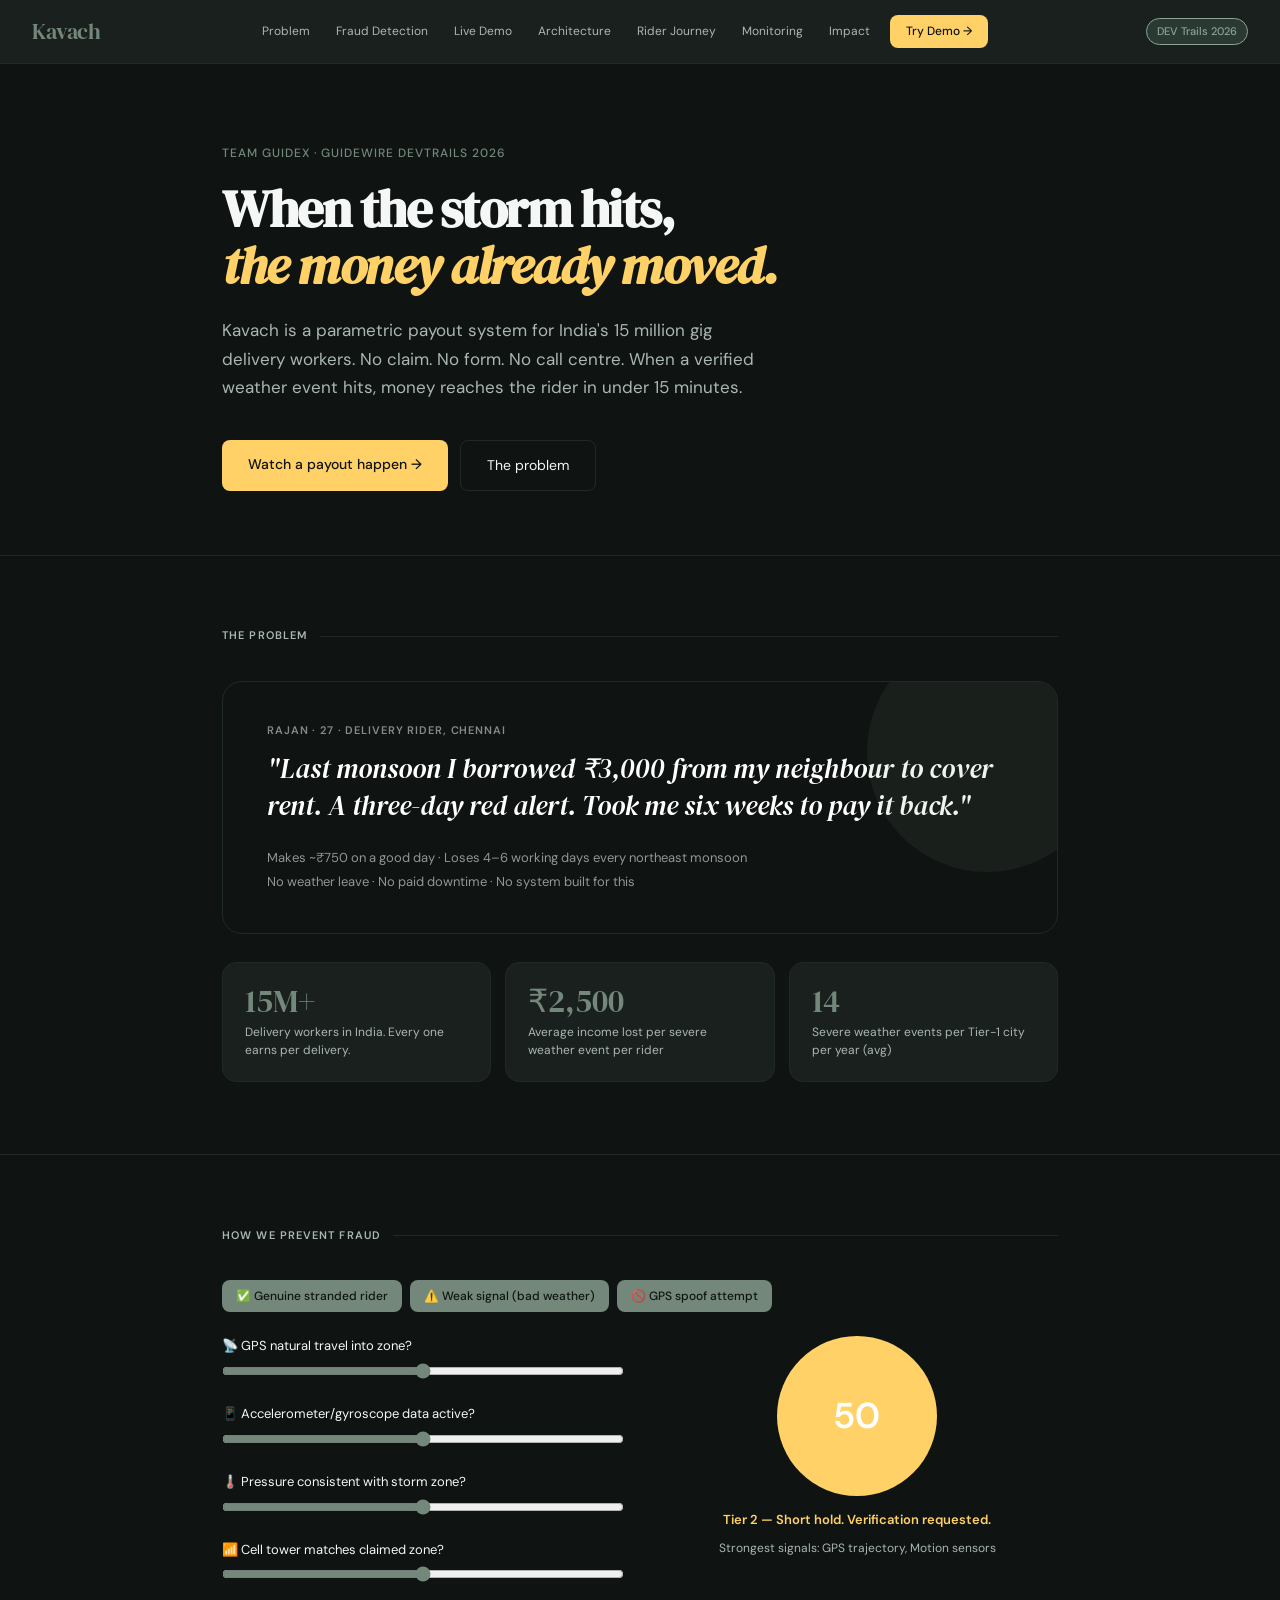
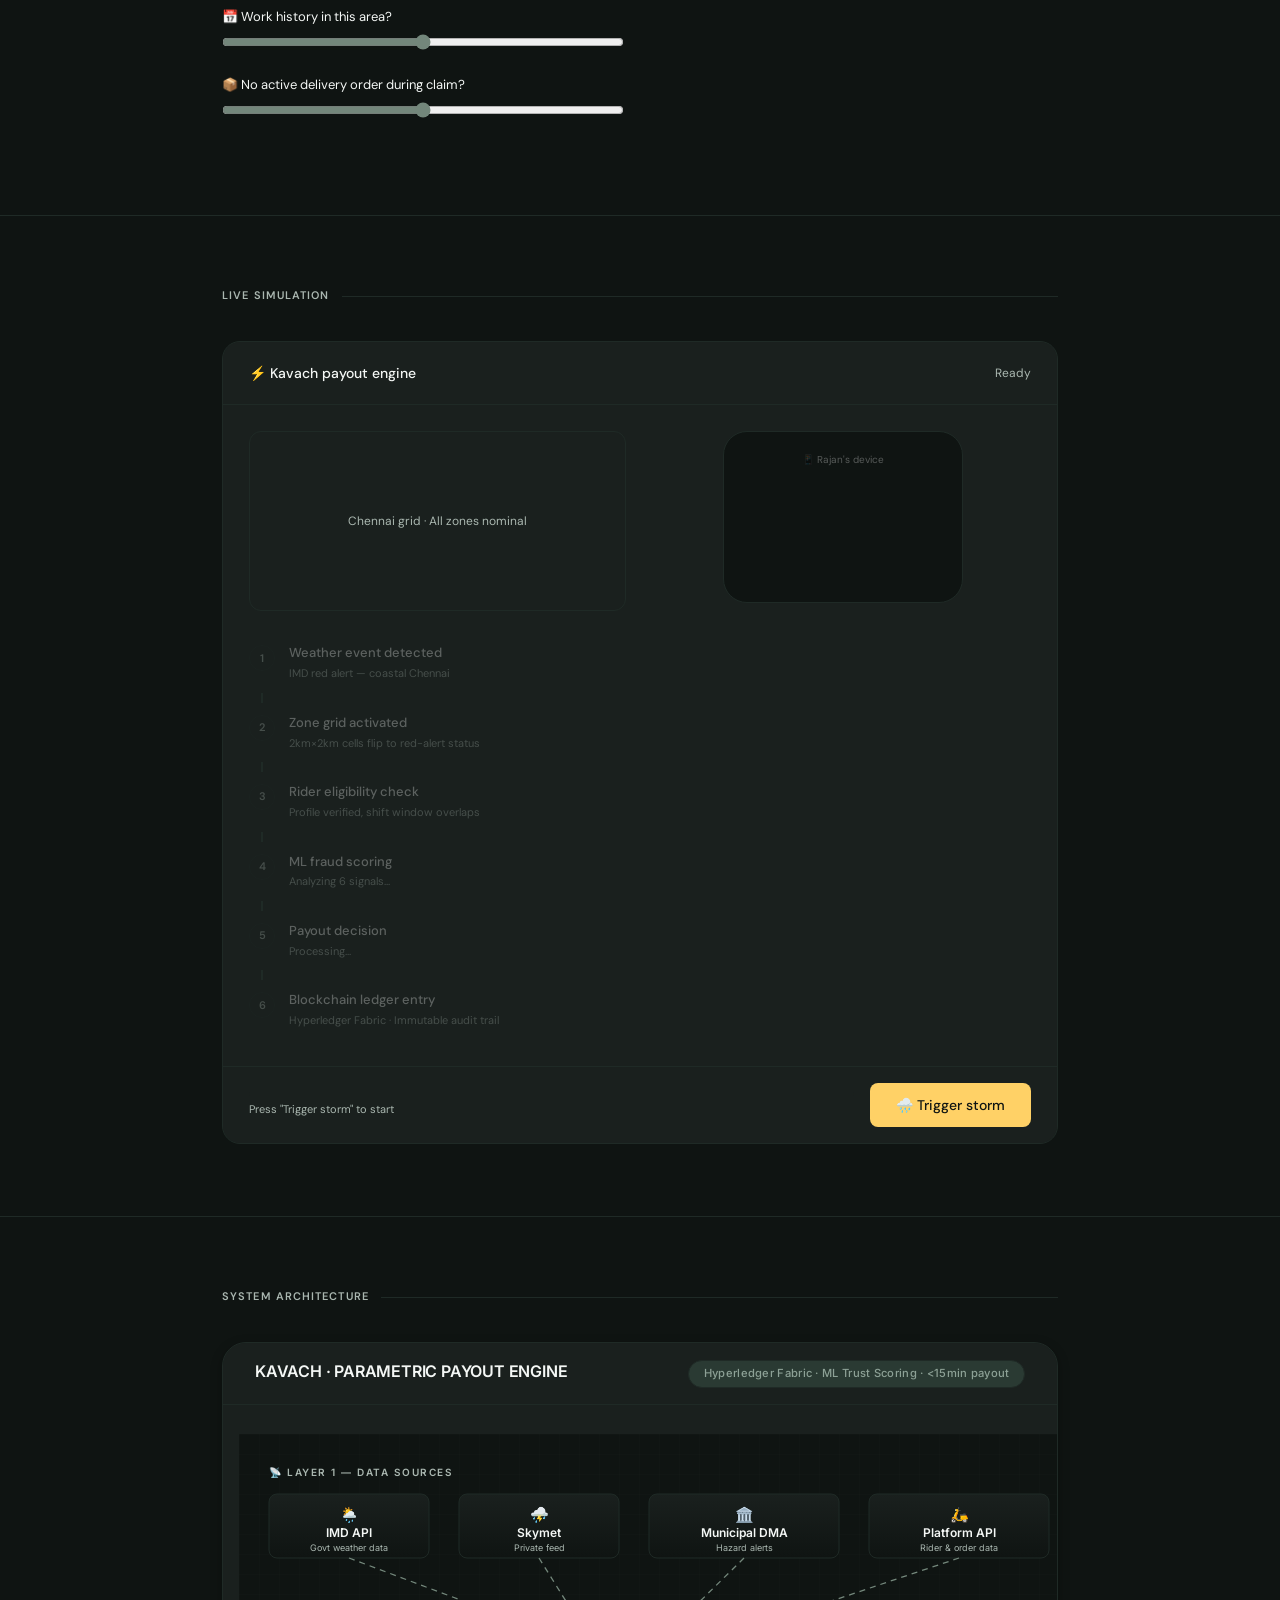
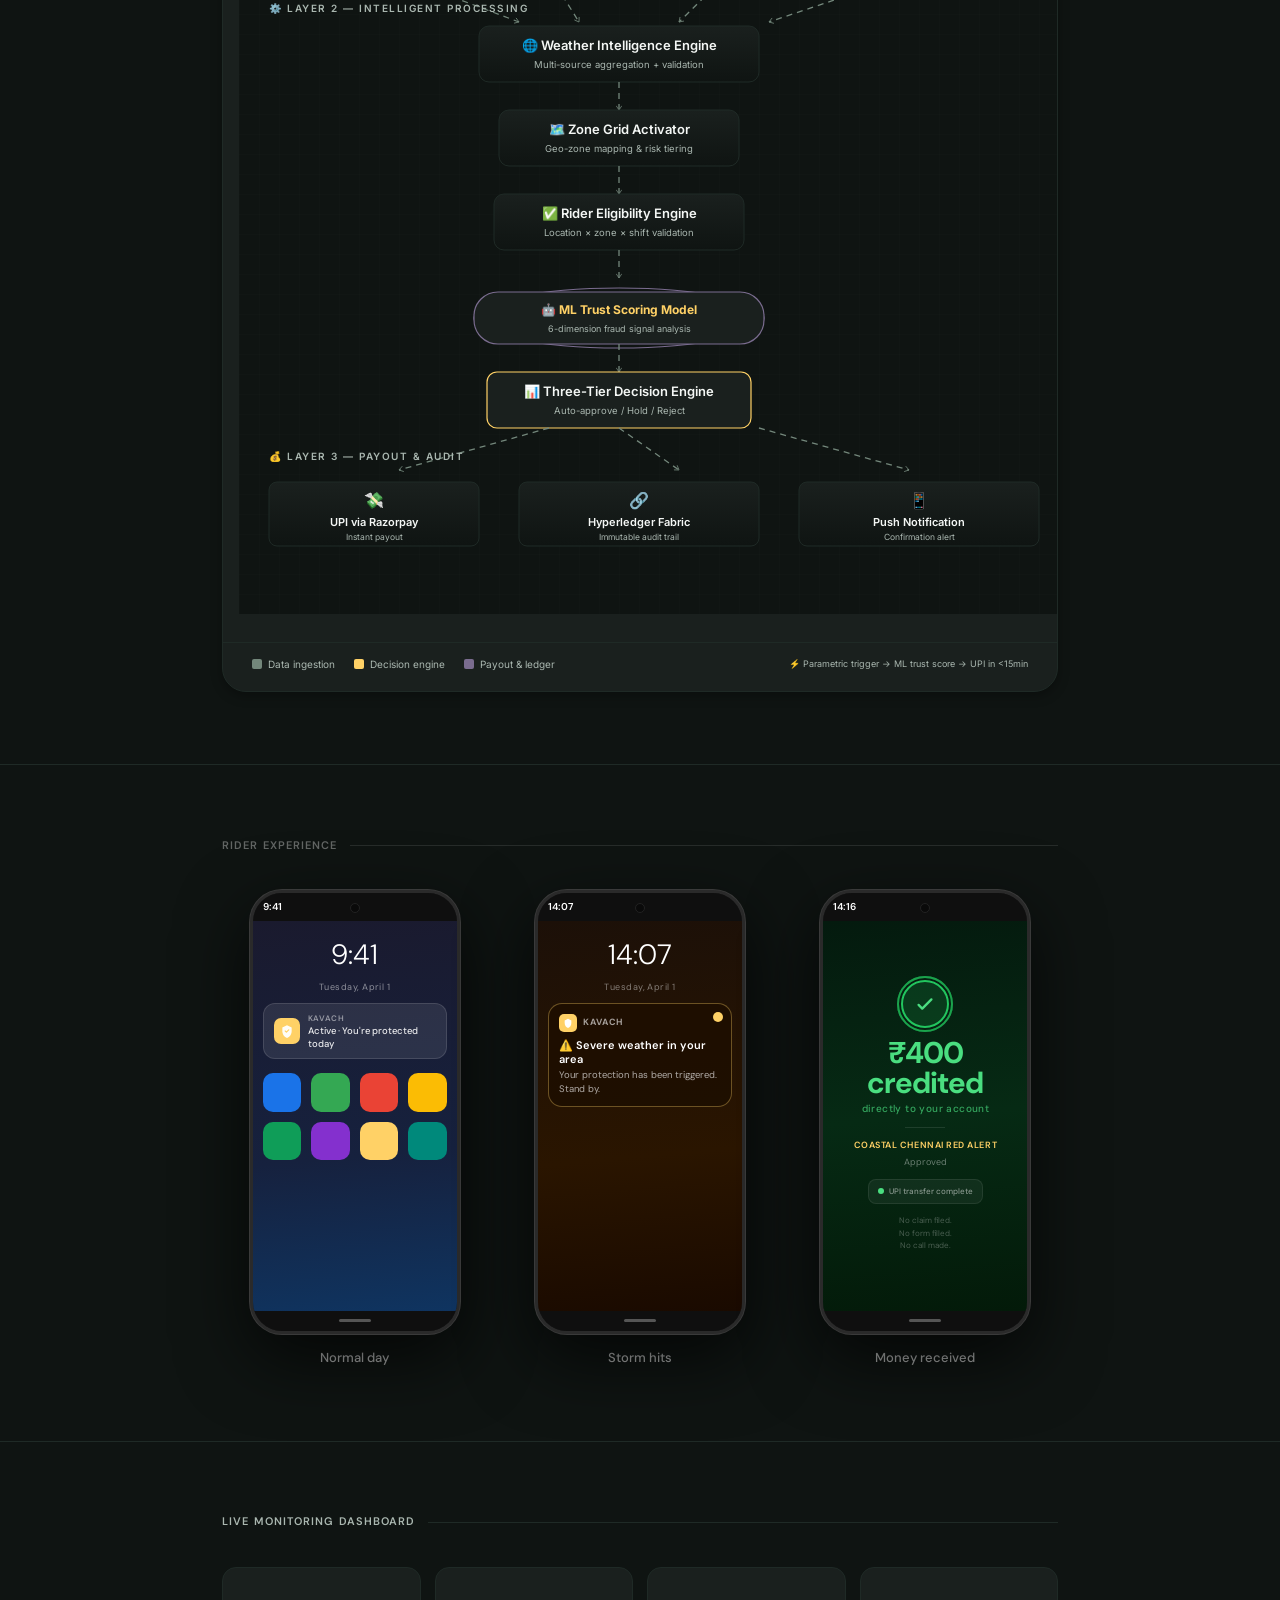
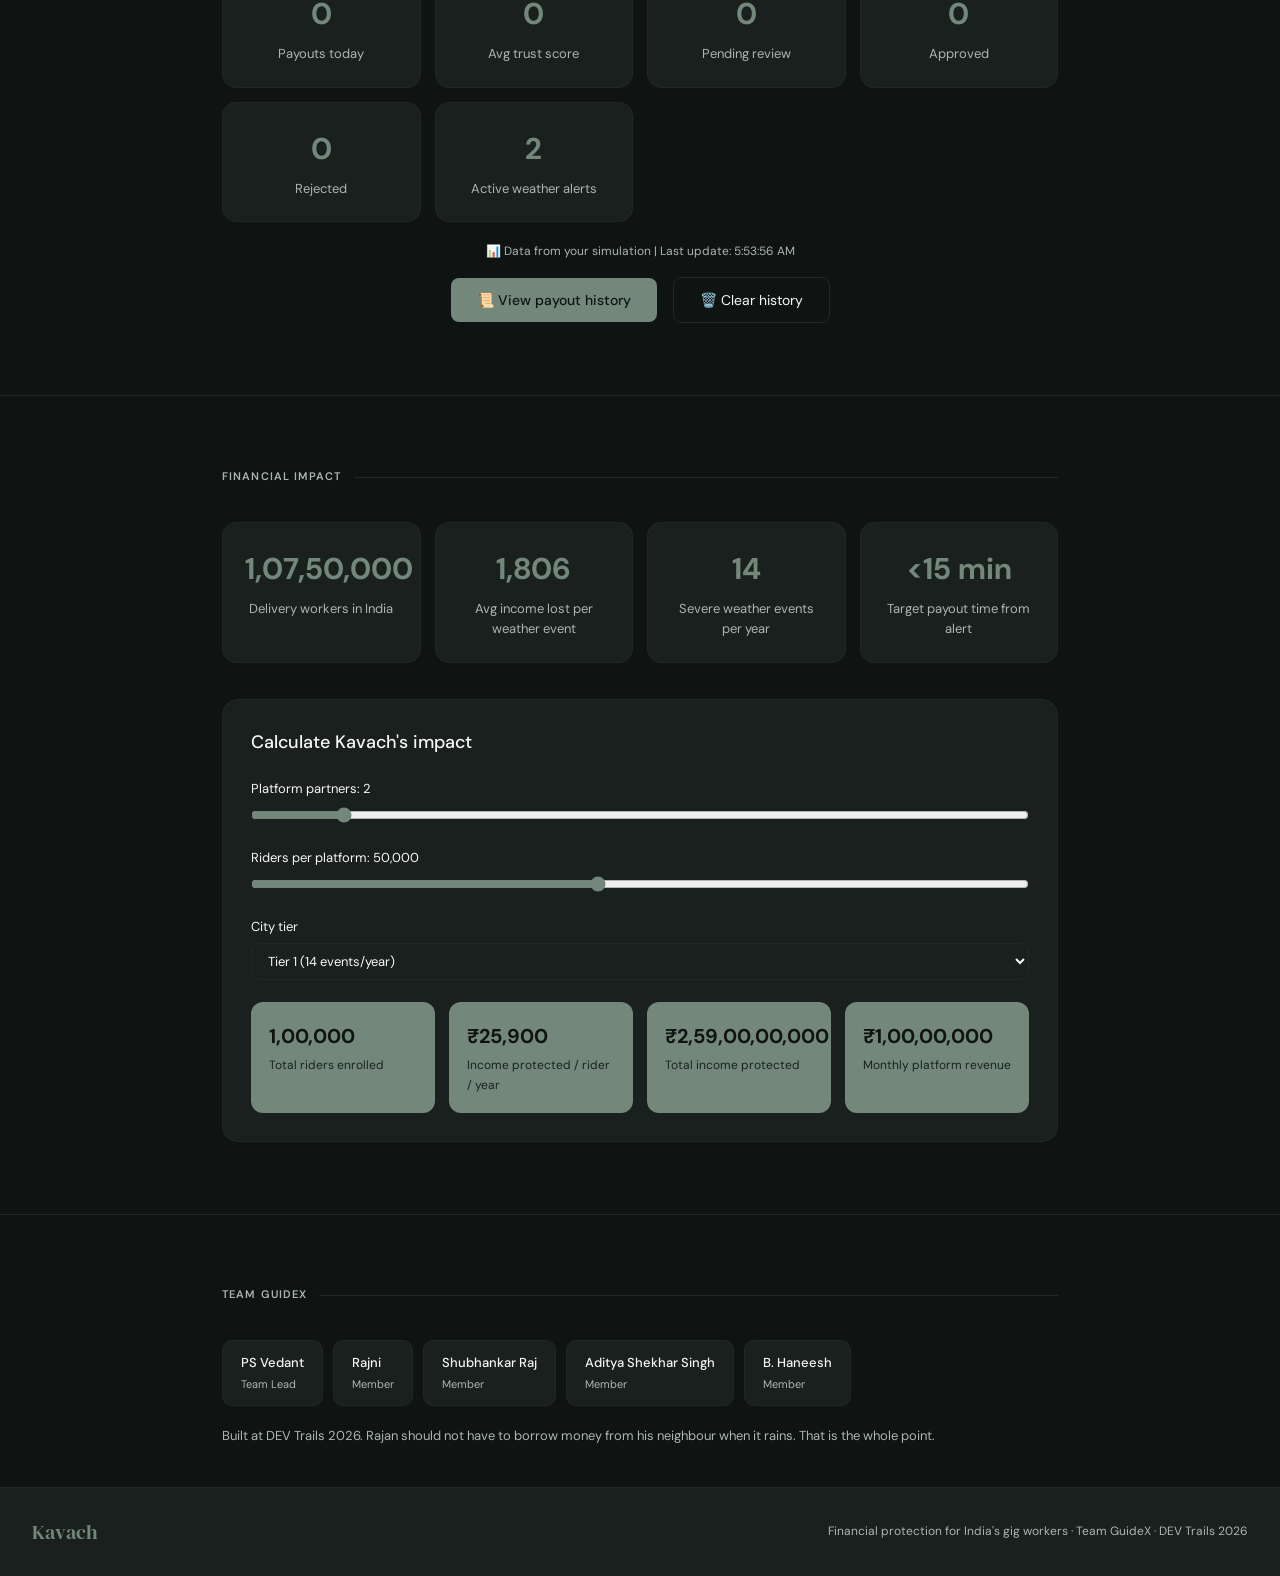
==== commit 1ad9ee2d: "Added dynamic fraud detection and payot system" ====
--- a/index.html
+++ b/index.html
@@ -1,6 +1,7 @@
 <!DOCTYPE html>
 <html lang="en">
 <head>
+  <link rel="icon" href="data:,">
   <meta charset="UTF-8"/>
   <meta name="viewport" content="width=device-width, initial-scale=1.0"/>
   <meta name="description" content="Kavach — Parametric weather payout system for India's gig delivery workers."/>
@@ -8,11 +9,9 @@
   <link href="https://fonts.googleapis.com/css2?family=DM+Serif+Display:ital@0;1&family=DM+Sans:wght@300;400;500;600&family=Inter:wght@400;500;600;700&display=swap" rel="stylesheet">
   <style>
     *,*::before,*::after{box-sizing:border-box;margin:0;padding:0}
-    /* NEW DARK THEME COLORS */
     :root{--primary:#73877B;--primary-light:#8DA196;--primary-dark:#5C6D63;--primary-soft:#2A3A33;--accent:#FFD166;--accent-dark:#E6B800;--accent-soft:#3A3A2A;--secondary-accent:#7A6C8F;--navy:#0F1412;--text:#F4F7F5;--text-secondary:#AAB7B0;--muted:#AAB7B0;--border:#1F2A26;--card:#1A201E;--surface:#1A201E;--alert:#FF5A5F}
     html{scroll-behavior:smooth}
     body{font-family:'DM Sans',sans-serif;font-size:15px;line-height:1.6;color:var(--text);background:var(--navy)}
-    /* NAV */
     .kv-nav{display:flex;align-items:center;justify-content:space-between;padding:14px 32px;border-bottom:0.5px solid var(--border);background:var(--card);position:sticky;top:0;z-index:200}
     .kv-logo{font-family:'DM Serif Display',serif;font-size:22px;color:var(--primary);letter-spacing:-0.5px}
     .kv-nav-links{display:flex;align-items:center;gap:2px}
@@ -21,7 +20,6 @@
     .kv-nav-cta{font-size:12px;background:var(--accent);color:var(--navy);border:none;border-radius:8px;padding:7px 16px;cursor:pointer;font-family:'DM Sans',sans-serif;font-weight:500;margin-left:6px;text-decoration:none;white-space:nowrap}
     .kv-pill{font-size:11px;font-weight:500;background:var(--primary-soft);color:var(--primary-light);border-radius:20px;padding:4px 10px;border:0.5px solid var(--primary-light);margin-left:8px}
     @media(max-width:768px){.kv-nav-links{display:none}.kv-nav{padding:14px 20px}}
-    /* SHARED */
     .kv-section{padding:72px 32px;max-width:900px;margin:0 auto}
     .kv-section-label{font-size:11px;font-weight:600;letter-spacing:0.1em;text-transform:uppercase;color:var(--text-secondary);margin-bottom:36px;display:flex;align-items:center;gap:12px}
     .kv-section-label::after{content:'';flex:1;height:0.5px;background:var(--border)}
@@ -30,7 +28,6 @@
     .kv-btn-primary:hover{background:var(--accent-dark)}
     .kv-btn-ghost{background:transparent;color:var(--text);border:0.5px solid var(--border);border-radius:8px;padding:13px 26px;font-family:'DM Sans',sans-serif;font-size:14px;cursor:pointer;text-decoration:none;display:inline-block}
     .kv-btn-ghost:hover{background:var(--surface)}
-    /* HERO */
     .kv-hero{padding:80px 32px 64px;max-width:900px;margin:0 auto}
     .kv-eyebrow{font-size:12px;font-weight:500;letter-spacing:0.08em;color:var(--primary);text-transform:uppercase;margin-bottom:18px}
     .kv-h1{font-family:'DM Serif Display',serif;font-size:52px;line-height:1.08;letter-spacing:-1.5px;color:var(--text);margin-bottom:22px}
@@ -38,7 +35,6 @@
     .kv-hero-sub{font-size:17px;color:var(--text-secondary);max-width:540px;line-height:1.7;margin-bottom:38px}
     .kv-cta-row{display:flex;gap:12px;flex-wrap:wrap}
     @media(max-width:600px){.kv-h1{font-size:34px}}
-    /* PROBLEM */
     .kv-story-card{background:var(--navy);border-radius:20px;padding:40px 44px;color:#fff;position:relative;overflow:hidden;border:1px solid var(--border)}
     .kv-story-bg{position:absolute;top:-50px;right:-50px;width:240px;height:240px;border-radius:50%;background:rgba(115,135,123,0.1);pointer-events:none}
     .kv-story-name{font-size:11px;font-weight:600;color:rgba(255,255,255,0.5);letter-spacing:0.08em;text-transform:uppercase;margin-bottom:12px}
@@ -49,7 +45,6 @@
     .kv-stat-num{font-family:'DM Serif Display',serif;font-size:32px;color:var(--primary);line-height:1;margin-bottom:6px}
     .kv-stat-label{font-size:12px;color:var(--text-secondary);line-height:1.5}
     @media(max-width:560px){.kv-stats-grid{grid-template-columns:1fr 1fr}.kv-story-card{padding:28px 24px}.kv-story-quote{font-size:20px}}
-    /* SIMULATION */
     .kv-sim-box{background:var(--card);border:0.5px solid var(--border);border-radius:18px;overflow:hidden}
     .kv-sim-header{padding:20px 26px;border-bottom:0.5px solid var(--border);display:flex;align-items:center;justify-content:space-between;background:var(--card)}
     .kv-sim-title{font-weight:500;font-size:14px;color:var(--text)}
@@ -84,7 +79,6 @@
     .kv-progress-track{height:4px;background:var(--surface);border-radius:4px;overflow:hidden}
     .kv-progress-bar{height:100%;background:var(--primary);border-radius:4px;width:0%;transition:width 0.3s linear}
     .kv-progress-label{font-size:11px;color:var(--text-secondary);margin-top:5px}
-    /* ARCHITECTURE */
     .arch-card{width:100%;background:var(--card);border-radius:1.5rem;box-shadow:0 4px 12px rgba(0,0,0,0.3);border:1px solid var(--border);overflow:hidden}
     .arch-header{padding:1rem 2rem;background:var(--surface);border-bottom:1px solid var(--border);display:flex;align-items:baseline;justify-content:space-between;flex-wrap:wrap;gap:0.8rem}
     .arch-title{font-weight:600;font-size:1rem;letter-spacing:-0.2px;color:var(--text);font-family:'Inter',sans-serif}
@@ -99,7 +93,6 @@
     @keyframes archDF{to{stroke-dashoffset:-22}}
     .arch-pulse{animation:archPulse 2.5s ease-in-out infinite;transform-origin:center}
     @keyframes archPulse{0%,100%{transform:scale(1);opacity:0.4}50%{transform:scale(1.05);opacity:0.15}}
-    /* RIDER EXPERIENCE */
     #rider-experience{background:var(--navy);position:relative;overflow:hidden}
     .re-inner{max-width:900px;margin:0 auto;padding:72px 32px}
     .re-lbl{font-size:11px;font-weight:600;letter-spacing:0.1em;text-transform:uppercase;color:rgba(255,255,255,0.35);margin-bottom:36px;display:flex;align-items:center;gap:12px}
@@ -159,7 +152,6 @@
     .re-s3-utxt{font-size:8px;font-weight:500;color:rgba(255,255,255,0.5)}
     .re-s3-tag{font-size:8px;color:rgba(255,255,255,0.28);line-height:1.6;margin-top:10px}
     @media(max-width:520px){.re-stage{gap:10px}}
-    /* FRAUD */
     .fd-wrap{color:var(--text)}
     .fd-presets{display:flex;flex-wrap:wrap;gap:8px;margin-bottom:24px}
     .fd-presets button{padding:8px 14px;border:none;background:var(--primary);color:var(--navy);border-radius:8px;cursor:pointer;font-family:'DM Sans',sans-serif;font-size:12px;font-weight:500;transition:background 0.15s}
@@ -172,7 +164,6 @@
     .fd-gauge{width:160px;height:160px;border-radius:50%;margin:auto;display:flex;align-items:center;justify-content:center;font-size:36px;font-weight:600;color:#fff;transition:background 0.5s ease}
     .fd-dec{text-align:center;margin-top:14px;font-weight:600;font-size:13px}
     .fd-exp{text-align:center;margin-top:8px;font-size:12px;color:var(--text-secondary)}
-    /* IMPACT */
     .ic-stats{display:grid;grid-template-columns:repeat(auto-fit,minmax(180px,1fr));gap:14px;margin-bottom:36px}
     .ic-card{background:var(--surface);border:0.5px solid var(--border);padding:22px;border-radius:14px;text-align:center;transition:transform 0.3s ease}
     .ic-card:hover{transform:translateY(-3px)}
@@ -188,7 +179,6 @@
     .ic-oc{background:var(--primary);color:var(--navy);padding:18px;border-radius:12px}
     .ic-ov{font-size:20px;font-weight:700}
     .ic-ol{font-size:12px;margin-top:4px;opacity:0.88;color:var(--navy)}
-    /* TEAM + FOOTER */
     .kv-team-row{display:flex;gap:10px;flex-wrap:wrap}
     .kv-team-chip{background:var(--surface);border:0.5px solid var(--border);border-radius:10px;padding:12px 18px}
     .kv-team-chip-name{font-weight:500;font-size:13px;margin-bottom:2px;color:var(--text)}
@@ -198,6 +188,11 @@
     .kv-sticky{position:fixed;bottom:28px;right:28px;background:var(--accent);color:var(--navy);border:none;border-radius:50px;padding:13px 22px;font-family:'DM Sans',sans-serif;font-size:13px;font-weight:500;cursor:pointer;z-index:300;box-shadow:0 4px 20px rgba(255,209,102,0.4);text-decoration:none;display:none;transition:transform 0.15s,box-shadow 0.15s}
     .kv-sticky:hover{transform:translateY(-2px);box-shadow:0 6px 24px rgba(255,209,102,0.5)}
     .kv-sticky.show{display:inline-block}
+    #historyModal{display:none;position:fixed;top:50%;left:50%;transform:translate(-50%,-50%);background:var(--card);border:1px solid var(--border);border-radius:16px;padding:20px;max-width:500px;width:90%;max-height:70vh;overflow-y:auto;z-index:1000;box-shadow:0 10px 40px rgba(0,0,0,0.5)}
+    #modalOverlay{display:none;position:fixed;top:0;left:0;width:100%;height:100%;background:rgba(0,0,0,0.7);z-index:999}
+    .history-table{width:100%;border-collapse:collapse}
+    .history-table th,.history-table td{padding:8px;text-align:left;border-bottom:0.5px solid var(--border)}
+    .history-table th{color:var(--primary);font-weight:600}
   </style>
 </head>
 <body>
@@ -206,16 +201,18 @@
   <div class="kv-logo">Kavach</div>
   <div class="kv-nav-links">
     <a href="#problem" class="kv-nav-link">Problem</a>
-    <a href="#simulation" class="kv-nav-link">Simulation</a>
+    <a href="#fraud" class="kv-nav-link">Fraud Detection</a>
+    <a href="#simulation" class="kv-nav-link">Live Demo</a>
     <a href="#architecture" class="kv-nav-link">Architecture</a>
-    <a href="#rider-experience" class="kv-nav-link">Rider</a>
-    <a href="#fraud" class="kv-nav-link">Fraud</a>
+    <a href="#rider-experience" class="kv-nav-link">Rider Journey</a>
+    <a href="#monitoring" class="kv-nav-link">Monitoring</a>
     <a href="#impact" class="kv-nav-link">Impact</a>
-    <a href="#simulation" class="kv-nav-cta">Watch demo →</a>
+    <a href="#simulation" class="kv-nav-cta">Try Demo →</a>
   </div>
   <span class="kv-pill">DEV Trails 2026</span>
 </nav>
 
+<!-- HERO SECTION -->
 <div class="kv-hero">
   <div class="kv-eyebrow">Team GuideX · Guidewire DevTrails 2026</div>
   <h1 class="kv-h1">When the storm hits,<br><em>the money already moved.</em></h1>
@@ -228,6 +225,7 @@
 
 <div class="kv-divider"></div>
 
+<!-- SECTION 1: THE PROBLEM - Why this matters -->
 <section id="problem">
   <div class="kv-section">
     <div class="kv-section-label">The problem</div>
@@ -235,7 +233,7 @@
       <div class="kv-story-bg"></div>
       <div class="kv-story-name">Rajan · 27 · Delivery rider, Chennai</div>
       <div class="kv-story-quote">"Last monsoon I borrowed ₹3,000 from my neighbour to cover rent. A three-day red alert. Took me six weeks to pay it back."</div>
-      <div class="kv-story-meta">Makes ~₹750 on a good day &nbsp;·&nbsp; Loses 4–6 working days every northeast monsoon<br>No weather leave &nbsp;·&nbsp; No paid downtime &nbsp;·&nbsp; No system built for this</div>
+      <div class="kv-story-meta">Makes ~₹750 on a good day · Loses 4–6 working days every northeast monsoon<br>No weather leave · No paid downtime · No system built for this</div>
     </div>
     <div class="kv-stats-grid">
       <div class="kv-stat"><div class="kv-stat-num">15M+</div><div class="kv-stat-label">Delivery workers in India. Every one earns per delivery.</div></div>
@@ -247,12 +245,44 @@
 
 <div class="kv-divider"></div>
 
+<!-- SECTION 2: FRAUD DETECTION - How we ensure fairness (BEFORE showing the simulation) -->
+<section id="fraud">
+  <div class="kv-section">
+    <div class="kv-section-label">How we prevent fraud</div>
+    <div class="fd-wrap">
+      <div class="fd-presets">
+        <button onclick="fdSet([90,85,88,80,75,95])">✅ Genuine stranded rider</button>
+        <button onclick="fdSet([60,55,70,50,65,80])">⚠️ Weak signal (bad weather)</button>
+        <button onclick="fdSet([95,10,15,20,40,5])">🚫 GPS spoof attempt</button>
+      </div>
+      <div class="fd-container">
+        <div class="fd-panel">
+          <div class="fd-sg"><label>📡 GPS natural travel into zone?</label><input type="range" min="0" max="100" value="50" id="fd1"></div>
+          <div class="fd-sg"><label>📱 Accelerometer/gyroscope data active?</label><input type="range" min="0" max="100" value="50" id="fd2"></div>
+          <div class="fd-sg"><label>🌡️ Pressure consistent with storm zone?</label><input type="range" min="0" max="100" value="50" id="fd3"></div>
+          <div class="fd-sg"><label>📶 Cell tower matches claimed zone?</label><input type="range" min="0" max="100" value="50" id="fd4"></div>
+          <div class="fd-sg"><label>📅 Work history in this area?</label><input type="range" min="0" max="100" value="50" id="fd5"></div>
+          <div class="fd-sg"><label>📦 No active delivery order during claim?</label><input type="range" min="0" max="100" value="50" id="fd6"></div>
+        </div>
+        <div class="fd-panel">
+          <div class="fd-gauge" id="fd-gauge">50</div>
+          <div class="fd-dec" id="fd-dec"></div>
+          <div class="fd-exp" id="fd-exp"></div>
+        </div>
+      </div>
+    </div>
+  </div>
+</section>
+
+<div class="kv-divider"></div>
+
+<!-- SECTION 3: LIVE SIMULATION - See it in action -->
 <section id="simulation">
   <div class="kv-section">
     <div class="kv-section-label">Live simulation</div>
     <div class="kv-sim-box">
       <div class="kv-sim-header">
-        <div class="kv-sim-title">Kavach payout engine</div>
+        <div class="kv-sim-title">⚡ Kavach payout engine</div>
         <div id="sim-status" style="font-size:12px;color:var(--text-secondary)">Ready</div>
       </div>
       <div class="kv-sim-body">
@@ -269,31 +299,31 @@
             <div class="kv-step-bar"></div>
             <div class="kv-step" id="step-3"><div class="kv-step-dot">3</div><div><div class="kv-step-name">Rider eligibility check</div><div class="kv-step-detail">Profile verified, shift window overlaps</div></div></div>
             <div class="kv-step-bar"></div>
-            <div class="kv-step" id="step-4"><div class="kv-step-dot">4</div><div><div class="kv-step-name">Multi-signal trust scoring</div><div class="kv-step-detail">GPS, motion, pressure, platform logs</div></div></div>
+            <div class="kv-step" id="step-4"><div class="kv-step-dot">4</div><div><div class="kv-step-name">ML fraud scoring</div><div class="kv-step-detail" id="step4-detail">Analyzing 6 signals...</div></div></div>
             <div class="kv-step-bar"></div>
-            <div class="kv-step" id="step-5"><div class="kv-step-dot">5</div><div><div class="kv-step-name">Payout approved — score 88/100</div><div class="kv-step-detail">UPI transfer initiated via Razorpay</div></div></div>
+            <div class="kv-step" id="step-5"><div class="kv-step-dot">5</div><div><div class="kv-step-name">Payout decision</div><div class="kv-step-detail" id="step5-detail">Processing...</div></div></div>
             <div class="kv-step-bar"></div>
-            <div class="kv-step" id="step-6"><div class="kv-step-dot">6</div><div><div class="kv-step-name">Blockchain ledger entry written</div><div class="kv-step-detail">Hyperledger Fabric · Immutable audit trail</div></div></div>
+            <div class="kv-step" id="step-6"><div class="kv-step-dot">6</div><div><div class="kv-step-name">Blockchain ledger entry</div><div class="kv-step-detail">Hyperledger Fabric · Immutable audit trail</div></div></div>
           </div>
         </div>
         <div>
           <div class="kv-phone-mock">
-            <div style="font-size:10px;color:rgba(255,255,255,0.3);text-align:center;margin-bottom:14px;letter-spacing:0.06em;text-transform:uppercase">Rajan's phone</div>
+            <div style="font-size:10px;color:rgba(255,255,255,0.3);text-align:center;margin-bottom:14px;">📱 Rajan's device</div>
             <div class="kv-notif" id="notif-box">
-              <div class="kv-notif-icon">🛡</div>
+              <div class="kv-notif-icon">🛡️</div>
               <div>
                 <div class="kv-notif-app">KAVACH</div>
-                <div class="kv-notif-msg">Severe weather in your area. Your protection has been triggered.</div>
-                <div class="kv-notif-amount" id="notif-amount">₹400 credited ✓</div>
+                <div class="kv-notif-msg" id="notif-msg">Weather alert triggered. Processing claim...</div>
+                <div class="kv-notif-amount" id="notif-amount"></div>
               </div>
             </div>
             <div class="kv-blockchain-entry" id="blockchain-entry">
-              <div class="kv-bl-title">Hyperledger entry</div>
-              <div>txn: kv_2026_04_01_rajan_chn</div>
-              <div>trigger: IMD_RED_MA13</div>
-              <div>score: 88 → tier_1_auto</div>
-              <div>amount: ₹400.00 via UPI</div>
-              <div>status: CONFIRMED ✓</div>
+              <div class="kv-bl-title">🔗 Hyperledger entry</div>
+              <div id="blockchain-txn">txn: pending</div>
+              <div id="blockchain-trigger">trigger: IMD_RED_MA13</div>
+              <div id="blockchain-score">score: --</div>
+              <div id="blockchain-amount">amount: --</div>
+              <div id="blockchain-status">status: pending</div>
             </div>
           </div>
         </div>
@@ -303,7 +333,7 @@
           <div class="kv-progress-track"><div class="kv-progress-bar" id="prog-bar"></div></div>
           <div class="kv-progress-label" id="prog-label">Press "Trigger storm" to start</div>
         </div>
-        <button class="kv-btn-primary" id="sim-btn" onclick="startSim()">Trigger storm</button>
+        <button class="kv-btn-primary" id="sim-btn" onclick="startSim()">🌧️ Trigger storm</button>
       </div>
     </div>
   </div>
@@ -311,7 +341,7 @@
 
 <div class="kv-divider"></div>
 
-<!-- ARCHITECTURE — ADITYA (updated colors to match dark theme) -->
+<!-- SECTION 4: SYSTEM ARCHITECTURE - How it works under the hood -->
 <section id="architecture">
   <div class="kv-section">
     <div class="kv-section-label">System architecture</div>
@@ -347,14 +377,14 @@
           <path class="arch-flow" d="M380 332 L380 360" stroke="#73877B" stroke-width="1.3" fill="none" marker-end="url(#am)"/>
           <g class="arch-node" data-tip="Rider Eligibility Engine: matches live rider location, shift window, and affected zones — filters ineligible riders."><rect x="255" y="360" width="250" height="56" rx="10" fill="url(#g2)" stroke="#1F2A26" stroke-width="1"/><text x="380" y="384" text-anchor="middle" font-size="13" font-weight="600" fill="#F4F7F5" font-family="Inter,sans-serif">✅ Rider Eligibility Engine</text><text x="380" y="402" text-anchor="middle" font-size="9.5" fill="#AAB7B0" font-family="Inter,sans-serif">Location × zone × shift validation</text></g>
           <path class="arch-flow" d="M380 416 L380 444" stroke="#73877B" stroke-width="1.3" fill="none" marker-end="url(#am)"/>
-          <g class="arch-node" data-tip="ML Trust Scoring Model (XGBoost) — analyses 6 signals: GPS trajectory, gyroscope, barometric pressure, cell tower, work history, order status.">
+          <g class="arch-node" data-tip="ML Trust Scoring Model (Logistic Regression) — analyses 6 signals: GPS trajectory, gyroscope, barometric pressure, cell tower, work history, order status.">
             <ellipse cx="380" cy="484" rx="145" ry="30" fill="none" stroke="#7A6C8F" stroke-width="1.2" class="arch-pulse"/>
             <rect x="235" y="458" width="290" height="52" rx="24" fill="#1A201E" stroke="#7A6C8F" stroke-width="1.2"/>
             <text x="380" y="480" text-anchor="middle" font-size="12" font-weight="700" fill="#FFD166" font-family="Inter,sans-serif">🤖 ML Trust Scoring Model</text>
             <text x="380" y="498" text-anchor="middle" font-size="9" fill="#AAB7B0" font-family="Inter,sans-serif">6-dimension fraud signal analysis</text>
           </g>
           <path class="arch-flow" d="M380 510 L380 538" stroke="#73877B" stroke-width="1.3" fill="none" marker-end="url(#am)"/>
-          <g class="arch-node" data-tip="Three-Tier Decision Engine: Score &gt;75 → Auto-approve. 45–75 → Hold. &lt;45 → Reject or manual investigation."><rect x="248" y="538" width="264" height="56" rx="10" fill="#1A201E" stroke="#FFD166" stroke-width="1.2"/><text x="380" y="562" text-anchor="middle" font-size="13" font-weight="600" fill="#F4F7F5" font-family="Inter,sans-serif">📊 Three-Tier Decision Engine</text><text x="380" y="580" text-anchor="middle" font-size="9.5" fill="#AAB7B0" font-family="Inter,sans-serif">Auto-approve / Hold / Reject</text></g>
+          <g class="arch-node" data-tip="Three-Tier Decision Engine: Score >75 → Auto-approve. 45–75 → Hold. <45 → Reject or manual investigation."><rect x="248" y="538" width="264" height="56" rx="10" fill="#1A201E" stroke="#FFD166" stroke-width="1.2"/><text x="380" y="562" text-anchor="middle" font-size="13" font-weight="600" fill="#F4F7F5" font-family="Inter,sans-serif">📊 Three-Tier Decision Engine</text><text x="380" y="580" text-anchor="middle" font-size="9.5" fill="#AAB7B0" font-family="Inter,sans-serif">Auto-approve / Hold / Reject</text></g>
           <path class="arch-flow" d="M310 594 L160 636" stroke="#73877B" stroke-width="1.3" fill="none" marker-end="url(#am)"/>
           <path class="arch-flow" d="M380 594 L440 636" stroke="#73877B" stroke-width="1.3" fill="none" marker-end="url(#am)"/>
           <path class="arch-flow" d="M520 594 L670 636" stroke="#73877B" stroke-width="1.3" fill="none" marker-end="url(#am)"/>
@@ -378,7 +408,7 @@
 
 <div class="kv-divider"></div>
 
-<!-- RIDER EXPERIENCE — RAJNI (unchanged structure, colors updated via CSS variables already) -->
+<!-- SECTION 5: RIDER EXPERIENCE - What the user sees -->
 <section id="rider-experience">
   <div class="re-inner">
     <div class="re-lbl">Rider experience</div>
@@ -431,11 +461,11 @@
                 <div class="re-s3-ring"></div><div class="re-s3-ring"></div><div class="re-s3-ring"></div>
                 <div class="re-s3-circ"><svg width="22" height="22" viewBox="0 0 24 24" fill="none"><path d="M5 13l4 4L19 7" stroke="#4ade80" stroke-width="2.5" stroke-linecap="round" stroke-linejoin="round"/></svg></div>
               </div>
-              <div class="re-s3-amt">₹400 credited</div>
+              <div class="re-s3-amt" id="re-s3-amount">₹400 credited</div>
               <div class="re-s3-crd">directly to your account</div>
               <div class="re-s3-div"></div>
               <div class="re-s3-ev">Coastal Chennai Red Alert</div>
-              <div class="re-s3-tm">8 min 42 sec after trigger</div>
+              <div class="re-s3-tm" id="re-s3-status">Approved</div>
               <div class="re-s3-upi"><div class="re-s3-dot"></div><div class="re-s3-utxt">UPI transfer complete</div></div>
               <div class="re-s3-tag">No claim filed.<br>No form filled.<br>No call made.</div>
             </div>
@@ -450,41 +480,44 @@
 
 <div class="kv-divider"></div>
 
-<!-- FRAUD DETECTION — SHUBHANKAR -->
-<section id="fraud">
+<!-- SECTION 6: LIVE MONITORING - Track real payouts -->
+<section id="monitoring">
   <div class="kv-section">
-    <div class="kv-section-label">Fraud detection</div>
-    <div class="fd-wrap">
-      <div class="fd-presets">
-        <button onclick="fdSet([90,85,88,80,75,95])">Genuine stranded rider</button>
-        <button onclick="fdSet([60,55,70,50,65,80])">Weak signal (bad weather)</button>
-        <button onclick="fdSet([95,10,15,20,40,5])">GPS spoof attempt</button>
-      </div>
-      <div class="fd-container">
-        <div class="fd-panel">
-          <div class="fd-sg"><label>Does GPS show natural travel into zone?</label><input type="range" min="0" max="100" value="50" id="fd1"></div>
-          <div class="fd-sg"><label>Accelerometer/gyroscope data active?</label><input type="range" min="0" max="100" value="50" id="fd2"></div>
-          <div class="fd-sg"><label>Pressure consistent with storm zone?</label><input type="range" min="0" max="100" value="50" id="fd3"></div>
-          <div class="fd-sg"><label>Device cell tower matches claimed zone?</label><input type="range" min="0" max="100" value="50" id="fd4"></div>
-          <div class="fd-sg"><label>Rider has worked in this area before?</label><input type="range" min="0" max="100" value="50" id="fd5"></div>
-          <div class="fd-sg"><label>No active delivery order during claim?</label><input type="range" min="0" max="100" value="50" id="fd6"></div>
-        </div>
-        <div class="fd-panel">
-          <div class="fd-gauge" id="fd-gauge">50</div>
-          <div class="fd-dec" id="fd-dec"></div>
-          <div class="fd-exp" id="fd-exp"></div>
-        </div>
-      </div>
+    <div class="kv-section-label">Live monitoring dashboard</div>
+    <div style="display:grid;grid-template-columns:repeat(auto-fit,minmax(180px,1fr));gap:14px;margin-bottom:20px;">
+      <div class="ic-card"><div class="ic-snum" id="payouts-today">0</div><div class="ic-slbl">Payouts today</div></div>
+      <div class="ic-card"><div class="ic-snum" id="avg-trust-score">0</div><div class="ic-slbl">Avg trust score</div></div>
+      <div class="ic-card"><div class="ic-snum" id="pending-count">0</div><div class="ic-slbl">Pending review</div></div>
+      <div class="ic-card"><div class="ic-snum" id="approved-count">0</div><div class="ic-slbl">Approved</div></div>
+      <div class="ic-card"><div class="ic-snum" id="rejected-count">0</div><div class="ic-slbl">Rejected</div></div>
+      <div class="ic-card"><div class="ic-snum" id="active-alerts">0</div><div class="ic-slbl">Active weather alerts</div></div>
+    </div>
+    <div style="font-size:12px;color:var(--text-secondary);text-align:center;margin-bottom:16px;">
+      📊 Data from your simulation | <span id="last-update">Last update: --</span>
+    </div>
+    <div style="text-align:center;">
+      <button id="viewHistoryBtn" class="kv-btn-primary" style="background: var(--primary);">📜 View payout history</button>
+      <button id="clearHistoryBtn" class="kv-btn-ghost" style="margin-left:12px;">🗑️ Clear history</button>
     </div>
   </div>
 </section>
 
+<!-- History Modal -->
+<div id="historyModal">
+  <div style="display:flex;justify-content:space-between;align-items:center;margin-bottom:16px;">
+    <h3 style="color:var(--text);">📋 Payout History</h3>
+    <button id="closeModalBtn" style="background:none;border:none;color:var(--text-secondary);font-size:24px;cursor:pointer;">&times;</button>
+  </div>
+  <div id="historyList" style="max-height:400px;overflow-y:auto;"></div>
+</div>
+<div id="modalOverlay"></div>
+
 <div class="kv-divider"></div>
 
-<!-- IMPACT — HANEESH -->
+<!-- SECTION 7: IMPACT CALCULATOR -->
 <section id="impact">
   <div class="kv-section">
-    <div class="kv-section-label">Impact</div>
+    <div class="kv-section-label">Financial impact</div>
     <div class="ic-stats">
       <div class="ic-card"><div class="ic-snum" data-target="15000000">0</div><div class="ic-slbl">Delivery workers in India</div></div>
       <div class="ic-card"><div class="ic-snum" data-target="2500">0</div><div class="ic-slbl">Avg income lost per weather event</div></div>
@@ -508,6 +541,7 @@
 
 <div class="kv-divider"></div>
 
+<!-- SECTION 8: TEAM -->
 <section id="team">
   <div class="kv-section" style="padding-bottom:40px">
     <div class="kv-section-label">Team GuideX</div>
@@ -527,125 +561,346 @@
   <div>Financial protection for India's gig workers · Team GuideX · DEV Trails 2026</div>
 </footer>
 
-<a href="#simulation" class="kv-sticky" id="sticky">Watch demo ↓</a>
+<a href="#simulation" class="kv-sticky" id="sticky">🎬 Watch live demo ↓</a>
 <div class="arch-tip" id="arch-tip"></div>
 
 <script>
-/* sticky */
-window.addEventListener('scroll',function(){document.getElementById('sticky').classList.toggle('show',window.scrollY>400)});
-
-/* simulation */
-var sR=false,sD=false;
-function startSim(){
-  if(sR)return;
-  if(sD){resetSim();return;}
-  sR=true;
-  var btn=document.getElementById('sim-btn');
-  btn.textContent='Running...';btn.disabled=true;
-  var steps=[
-    {id:'step-1',delay:0,lbl:'IMD API: red alert received...'},
-    {id:'step-2',delay:1200,lbl:'Zone grid: 14 cells activated'},
-    {id:'step-3',delay:2200,lbl:'Eligibility engine: 3 checks passed'},
-    {id:'step-4',delay:3400,lbl:'ML scoring: 6 signals evaluated'},
-    {id:'step-5',delay:5200,lbl:'UPI transfer: ₹400 → Rajan'},
-    {id:'step-6',delay:6400,lbl:'Ledger entry: written to Hyperledger'}
+/* ── STICKY ── */
+window.addEventListener('scroll', function () {
+  document.getElementById('sticky').classList.toggle('show', window.scrollY > 400);
+});
+
+/* ── DYNAMIC PAYOUT AMOUNT BASED ON TRUST SCORE ── */
+function calculatePayoutAmount(trustScore) {
+  if (trustScore >= 85) return 400;      // Full payout for highly genuine
+  if (trustScore >= 75) return 350;      // Slightly reduced
+  if (trustScore >= 65) return 250;      // Medium risk
+  if (trustScore >= 45) return 150;      // High risk - partial payout
+  return 0;                               // Rejected
+}
+
+/* ── MONITORING DASHBOARD ── */
+function getDashboardStats() {
+  var payouts = JSON.parse(localStorage.getItem('kavach_payouts') || '[]');
+  var today = new Date().toDateString();
+  var todayPayouts = payouts.filter(function(p){ return new Date(p.timestamp).toDateString() === today; });
+  var approved = payouts.filter(function(p){ return p.status === 'approved'; }).length;
+  var pending  = payouts.filter(function(p){ return p.status === 'pending';  }).length;
+  var rejected = payouts.filter(function(p){ return p.status === 'rejected'; }).length;
+  var totalScore = 0;
+  for (var i = 0; i < payouts.length; i++) { totalScore += payouts[i].trustScore; }
+  var avgScore = payouts.length ? Math.round(totalScore / payouts.length) : 0;
+  var activeAlerts = Math.random() > 0.8 ? 2 : (Math.random() > 0.5 ? 1 : 0);
+  return { payoutsToday: todayPayouts.length, avgTrustScore: avgScore, pending: pending, approved: approved, rejected: rejected, activeAlerts: activeAlerts };
+}
+
+function updateDashboard() {
+  var stats = getDashboardStats();
+  var map = {
+    'payouts-today': stats.payoutsToday,
+    'avg-trust-score': stats.avgTrustScore,
+    'pending-count': stats.pending,
+    'approved-count': stats.approved,
+    'rejected-count': stats.rejected,
+    'active-alerts': stats.activeAlerts
+  };
+  Object.keys(map).forEach(function(id) {
+    var el = document.getElementById(id);
+    if (el) el.innerText = map[id];
+  });
+  var lu = document.getElementById('last-update');
+  if (lu) lu.innerText = 'Last update: ' + new Date().toLocaleTimeString();
+}
+
+/* ── HISTORY MODAL ── */
+function showHistory() {
+  var payouts = JSON.parse(localStorage.getItem('kavach_payouts') || '[]');
+  var historyList = document.getElementById('historyList');
+  var modal = document.getElementById('historyModal');
+  var overlay = document.getElementById('modalOverlay');
+  
+  if (payouts.length === 0) {
+    historyList.innerHTML = '<div style="color: var(--text-secondary); text-align: center; padding: 20px;">No payouts yet. Trigger a storm first!</div>';
+  } else {
+    var html = '<table class="history-table"><thead><tr><th>Time</th><th>Score</th><th>Payout</th><th>Status</th></tr></thead><tbody>';
+    for (var i = payouts.length - 1; i >= 0; i--) {
+      var p = payouts[i];
+      var date = new Date(p.timestamp).toLocaleTimeString();
+      var statusColor = p.status === 'approved' ? '#4ade80' : (p.status === 'pending' ? '#FFD166' : '#FF5A5F');
+      var statusIcon = p.status === 'approved' ? '✅' : (p.status === 'pending' ? '⏳' : '❌');
+      html += '<tr style="border-bottom:0.5px solid var(--border);">';
+      html += '<td style="padding:8px;font-size:12px;">' + date + '</td>';
+      html += '<td style="padding:8px;font-size:12px;">' + p.trustScore + '</td>';
+      html += '<td style="padding:8px;font-size:12px;">₹' + p.amount + '</td>';
+      html += '<td style="padding:8px;font-size:12px;color:' + statusColor + ';">' + statusIcon + ' ' + p.status.toUpperCase() + '</td>';
+      html += '</tr>';
+    }
+    html += '</tbody></table>';
+    historyList.innerHTML = html;
+  }
+  modal.style.display = 'block';
+  overlay.style.display = 'block';
+}
+
+function closeHistory() {
+  document.getElementById('historyModal').style.display = 'none';
+  document.getElementById('modalOverlay').style.display = 'none';
+}
+
+function clearHistory() {
+  if (confirm('Are you sure you want to clear all payout history?')) {
+    localStorage.removeItem('kavach_payouts');
+    updateDashboard();
+    if (document.getElementById('historyModal').style.display === 'block') closeHistory();
+  }
+}
+
+/* ── SIMULATION ── */
+var sR = false, sD = false;
+
+function startSim() {
+  if (sR) return;
+  if (sD) { resetSim(); return; }
+  sR = true;
+  var btn = document.getElementById('sim-btn');
+  btn.textContent = 'Running...'; btn.disabled = true;
+  
+  // Get current fraud score from the gauge
+  var trustScoreEl = document.getElementById('fd-gauge');
+  var currentTrustScore = parseInt(trustScoreEl.innerText) || 50;
+  var payoutAmount = calculatePayoutAmount(currentTrustScore);
+  
+  var status = 'approved';
+  var statusText = '';
+  var statusColor = '#4ade80';
+  if (currentTrustScore < 45) {
+    status = 'rejected';
+    statusText = '❌ REJECTED — High fraud risk detected';
+    statusColor = '#FF5A5F';
+  } else if (currentTrustScore < 75) {
+    status = 'pending';
+    statusText = '⏳ PENDING — Manual review required';
+    statusColor = '#FFD166';
+  } else {
+    status = 'approved';
+    statusText = '✅ APPROVED — Auto-payout initiated';
+    statusColor = '#4ade80';
+  }
+  
+  var steps = [
+    { id: 'step-1', delay: 0,    lbl: 'IMD API: red alert received...', detail: 'IMD red alert — coastal Chennai' },
+    { id: 'step-2', delay: 1200, lbl: 'Zone grid: 14 cells activated', detail: '2km×2km cells flip to red-alert status' },
+    { id: 'step-3', delay: 2200, lbl: 'Eligibility engine: 3 checks passed', detail: 'Profile verified, shift window overlaps' },
+    { id: 'step-4', delay: 3400, lbl: 'ML fraud scoring: 6 signals evaluated', detail: 'Trust score: ' + currentTrustScore + '/100' },
+    { id: 'step-5', delay: 5200, lbl: 'Payout decision: ' + statusText, detail: statusText + ' | Amount: ₹' + payoutAmount },
+    { id: 'step-6', delay: 6400, lbl: 'Ledger entry: written to Hyperledger', detail: 'Immutable audit trail recorded' }
   ];
+  
   document.getElementById('zone-ring').classList.add('active');
-  document.getElementById('rider-dot').style.display='block';
-  document.getElementById('map-label').textContent='RED ALERT: Coastal Chennai zones active';
-  document.getElementById('map-label').style.color='#FF5A5F';
-  document.getElementById('sim-status').textContent='Running...';
+  document.getElementById('rider-dot').style.display = 'block';
+  document.getElementById('map-label').textContent = 'RED ALERT: Coastal Chennai zones active';
+  document.getElementById('map-label').style.color = '#FF5A5F';
+  document.getElementById('sim-status').textContent = 'Running...';
   document.getElementById('notif-box').classList.add('visible');
-  var st=Date.now(),pi=setInterval(function(){
-    var p=Math.min(100,Math.round((Date.now()-st)/7200*100));
-    document.getElementById('prog-bar').style.width=p+'%';
-    if(p>=100)clearInterval(pi);
-  },50);
-  steps.forEach(function(s,i){
-    setTimeout(function(){
-      if(i>0){var pr=document.getElementById(steps[i-1].id);pr.classList.remove('active');pr.classList.add('done');pr.querySelector('.kv-step-dot').textContent='✓';}
+  
+  var st = Date.now();
+  var pi = setInterval(function () {
+    var p = Math.min(100, Math.round((Date.now() - st) / 7200 * 100));
+    document.getElementById('prog-bar').style.width = p + '%';
+    if (p >= 100) clearInterval(pi);
+  }, 50);
+  
+  steps.forEach(function (s, i) {
+    setTimeout(function () {
+      if (i > 0) {
+        var pr = document.getElementById(steps[i-1].id);
+        pr.classList.remove('active'); pr.classList.add('done');
+        pr.querySelector('.kv-step-dot').textContent = '✓';
+      }
       document.getElementById(s.id).classList.add('active');
-      document.getElementById('prog-label').textContent=s.lbl;
-    },s.delay);
+      document.getElementById('prog-label').textContent = s.lbl;
+      var detailEl = document.getElementById(s.id).querySelector('.kv-step-detail');
+      if (detailEl) detailEl.textContent = s.detail;
+    }, s.delay);
   });
-  setTimeout(function(){
-    var l=document.getElementById('step-6');l.classList.remove('active');l.classList.add('done');l.querySelector('.kv-step-dot').textContent='✓';
-    document.getElementById('notif-amount').style.display='block';
-    document.getElementById('blockchain-entry').style.display='block';
-    document.getElementById('sim-status').textContent='✓ Complete — 7.2s elapsed';
-    document.getElementById('sim-status').style.color='#4ade80';
-    document.getElementById('prog-label').textContent='Rajan has been paid. Ledger updated.';
-    btn.textContent='Run again';btn.disabled=false;sR=false;sD=true;
-  },7200);
-}
-function resetSim(){
-  sD=false;
-  var btn=document.getElementById('sim-btn');btn.textContent='Trigger storm';
-  document.getElementById('sim-status').textContent='Ready';document.getElementById('sim-status').style.color='';
+  
+  setTimeout(function () {
+    var l = document.getElementById('step-6');
+    l.classList.remove('active'); l.classList.add('done');
+    l.querySelector('.kv-step-dot').textContent = '✓';
+    
+    var notifMsg = document.getElementById('notif-msg');
+    var notifAmount = document.getElementById('notif-amount');
+    var blockchainScore = document.getElementById('blockchain-score');
+    var blockchainStatus = document.getElementById('blockchain-status');
+    var blockchainAmount = document.getElementById('blockchain-amount');
+    var reAmount = document.getElementById('re-s3-amount');
+    var reStatus = document.getElementById('re-s3-status');
+    
+    if (status === 'approved') {
+      notifMsg.innerHTML = '✅ Payout approved! ₹' + payoutAmount + ' credited to your account.';
+      notifAmount.style.display = 'block';
+      notifAmount.style.color = '#4ade80';
+      notifAmount.innerHTML = '₹' + payoutAmount + ' credited ✓';
+      blockchainScore.innerHTML = 'score: ' + currentTrustScore + ' → tier_1_auto';
+      blockchainStatus.innerHTML = 'status: APPROVED ✓';
+      blockchainAmount.innerHTML = 'amount: ₹' + payoutAmount + ' via UPI';
+      if (reAmount) reAmount.innerHTML = '₹' + payoutAmount + ' credited';
+      if (reStatus) reStatus.innerHTML = 'Approved · ₹' + payoutAmount;
+    } else if (status === 'pending') {
+      notifMsg.innerHTML = '⏳ Payout pending manual review. We will notify you within 24 hours.';
+      notifAmount.style.display = 'none';
+      blockchainScore.innerHTML = 'score: ' + currentTrustScore + ' → tier_2_hold';
+      blockchainStatus.innerHTML = 'status: PENDING REVIEW';
+      blockchainAmount.innerHTML = 'amount: pending approval';
+      if (reAmount) reAmount.innerHTML = 'Pending review';
+      if (reStatus) reStatus.innerHTML = 'Under review';
+    } else {
+      notifMsg.innerHTML = '❌ Payout rejected due to fraud detection. Please contact support.';
+      notifAmount.style.display = 'none';
+      blockchainScore.innerHTML = 'score: ' + currentTrustScore + ' → tier_3_reject';
+      blockchainStatus.innerHTML = 'status: REJECTED';
+      blockchainAmount.innerHTML = 'amount: ₹0';
+      if (reAmount) reAmount.innerHTML = 'Claim rejected';
+      if (reStatus) reStatus.innerHTML = 'Rejected';
+    }
+    
+    document.getElementById('blockchain-entry').style.display = 'block';
+    document.getElementById('sim-status').textContent = '✓ Complete — 7.2s elapsed';
+    document.getElementById('sim-status').style.color = statusColor;
+    document.getElementById('prog-label').textContent = status === 'approved' ? 'Rajan has been paid. Ledger updated.' : (status === 'pending' ? 'Payout pending review.' : 'Payout rejected.');
+    
+    // Store payout
+    var payouts = JSON.parse(localStorage.getItem('kavach_payouts') || '[]');
+    payouts.push({ 
+        timestamp: new Date().toISOString(), 
+        trustScore: currentTrustScore, 
+        status: status, 
+        amount: payoutAmount 
+    });
+    localStorage.setItem('kavach_payouts', JSON.stringify(payouts));
+    
+    btn.textContent = 'Run again'; btn.disabled = false;
+    sR = false; sD = true;
+    updateDashboard();
+  }, 7200);
+}
+
+function resetSim() {
+  sD = false;
+  var btn = document.getElementById('sim-btn');
+  btn.textContent = 'Trigger storm';
+  document.getElementById('sim-status').textContent = 'Ready';
+  document.getElementById('sim-status').style.color = '';
   document.getElementById('zone-ring').classList.remove('active');
-  document.getElementById('rider-dot').style.display='none';
-  document.getElementById('map-label').textContent='Chennai grid · All zones nominal';document.getElementById('map-label').style.color='';
+  document.getElementById('rider-dot').style.display = 'none';
+  document.getElementById('map-label').textContent = 'Chennai grid · All zones nominal';
+  document.getElementById('map-label').style.color = '';
   document.getElementById('notif-box').classList.remove('visible');
-  document.getElementById('notif-amount').style.display='none';
-  document.getElementById('blockchain-entry').style.display='none';
-  document.getElementById('prog-bar').style.width='0%';
-  document.getElementById('prog-label').textContent='Press "Trigger storm" to start';
-  [1,2,3,4,5,6].forEach(function(n){var el=document.getElementById('step-'+n);el.classList.remove('active','done');el.querySelector('.kv-step-dot').textContent=n;});
-}
-
-/* arch tooltips */
-(function(){
-  var tip=document.getElementById('arch-tip');
-  document.querySelectorAll('.arch-node').forEach(function(n){
-    var t=n.getAttribute('data-tip');if(!t)return;
-    n.addEventListener('mouseenter',function(e){tip.innerHTML=t;tip.classList.add('visible');mv(e);});
-    n.addEventListener('mousemove',mv);
-    n.addEventListener('mouseleave',function(){tip.classList.remove('visible');});
+  document.getElementById('notif-amount').style.display = 'none';
+  document.getElementById('blockchain-entry').style.display = 'none';
+  document.getElementById('prog-bar').style.width = '0%';
+  document.getElementById('prog-label').textContent = 'Press "Trigger storm" to start';
+  [1,2,3,4,5,6].forEach(function (n) {
+    var el = document.getElementById('step-' + n);
+    el.classList.remove('active','done');
+    el.querySelector('.kv-step-dot').textContent = n;
+    if (n === 4) { var d4 = el.querySelector('.kv-step-detail'); if (d4) d4.textContent = 'Analyzing 6 signals...'; }
+    if (n === 5) { var d5 = el.querySelector('.kv-step-detail'); if (d5) d5.textContent = 'Processing...'; }
   });
-  function mv(e){var x=e.clientX+14,y=e.clientY+14,w=tip.offsetWidth||240,h=tip.offsetHeight||60;if(x+w>window.innerWidth)x=e.clientX-w-10;if(y+h>window.innerHeight)y=e.clientY-h-10;tip.style.left=x+'px';tip.style.top=y+'px';}
+}
+
+/* ── ARCH TOOLTIPS ── */
+(function () {
+  var tip = document.getElementById('arch-tip');
+  document.querySelectorAll('.arch-node').forEach(function (n) {
+    var t = n.getAttribute('data-tip'); if (!t) return;
+    n.addEventListener('mouseenter', function (e) { tip.innerHTML = t; tip.classList.add('visible'); mv(e); });
+    n.addEventListener('mousemove', mv);
+    n.addEventListener('mouseleave', function () { tip.classList.remove('visible'); });
+  });
+  function mv(e) {
+    var x = e.clientX + 14, y = e.clientY + 14, w = tip.offsetWidth || 240, h = tip.offsetHeight || 60;
+    if (x + w > window.innerWidth)  x = e.clientX - w - 10;
+    if (y + h > window.innerHeight) y = e.clientY - h - 10;
+    tip.style.left = x + 'px'; tip.style.top = y + 'px';
+  }
 })();
 
-/* rider rain */
-(function(){var r=document.getElementById('re-rain');if(!r)return;for(var i=0;i<22;i++){var d=document.createElement('div');d.className='re-rd';d.style.cssText='left:'+Math.random()*100+'%;height:'+(14+Math.random()*22)+'px;animation-duration:'+(0.4+Math.random()*0.5)+'s;animation-delay:'+(-Math.random()*1.5)+'s';r.appendChild(d);}})();
-
-/* fraud */
-var fdS=['fd1','fd2','fd3','fd4','fd5','fd6'].map(function(id){return document.getElementById(id);});
-function fdClr(s){return s<45?'#FF5A5F':s<75?'#FFD166':'#4ade80';}
-function fdUpd(){
-  var v=fdS.map(function(s){return+s.value;}),sc=Math.round(v.reduce(function(a,b){return a+b;})/v.length);
-  var g=document.getElementById('fd-gauge');g.innerText=sc;g.style.background=fdClr(sc);
-  var d=document.getElementById('fd-dec');
-  if(sc<45){d.innerText='Tier 3 — Payout paused. Human review queued.';d.style.color='#FF5A5F';}
-  else if(sc<75){d.innerText='Tier 2 — Short hold. Verification requested.';d.style.color='#FFD166';}
-  else{d.innerText='Tier 1 — Auto-approved. UPI transfer initiated.';d.style.color='#4ade80';}
-  var lb=['GPS trajectory','Motion sensors','Barometric pressure','Cell tower match','Work history','Order validation'];
-  var pr=v.map(function(val,i){return{v:val,l:lb[i]};}).sort(function(a,b){return b.v-a.v;});
-  document.getElementById('fd-exp').innerText='Strongest signals: '+pr.slice(0,2).map(function(p){return p.l;}).join(', ');
-}
-function fdSet(a){fdS.forEach(function(s,i){s.value=a[i];});fdUpd();}
-fdS.forEach(function(s){s.addEventListener('input',fdUpd);});fdUpd();
-
-/* impact */
-function icF(n){return'₹'+n.toLocaleString('en-IN');}
-function icN(n){return n.toLocaleString('en-IN');}
-function icA(id,end,fmt){var el=document.getElementById(id),s=0,step=Math.max(1,Math.ceil(end/50));function r(){s+=step;if(s>=end){el.textContent=fmt(end);}else{el.textContent=fmt(s);requestAnimationFrame(r);}}r();}
+/* ── RIDER RAIN ── */
+(function () {
+  var r = document.getElementById('re-rain'); if (!r) return;
+  for (var i = 0; i < 22; i++) {
+    var d = document.createElement('div'); d.className = 're-rd';
+    d.style.cssText = 'left:' + Math.random()*100 + '%;height:' + (14+Math.random()*22) + 'px;animation-duration:' + (0.4+Math.random()*0.5) + 's;animation-delay:-' + Math.random()*1.5 + 's';
+    r.appendChild(d);
+  }
+})();
+
+/* ── FRAUD DETECTION ── */
+var fdS = ['fd1','fd2','fd3','fd4','fd5','fd6'].map(function(id){ return document.getElementById(id); });
+function fdClr(s){ return s < 45 ? '#FF5A5F' : s < 75 ? '#FFD166' : '#4ade80'; }
+function fdUpd() {
+  var v = fdS.map(function(s){ return +s.value; });
+  var sc = Math.round(v.reduce(function(a,b){ return a+b; }) / v.length);
+  var g = document.getElementById('fd-gauge');
+  g.innerText = sc; g.style.background = fdClr(sc);
+  var d = document.getElementById('fd-dec');
+  if (sc < 45)      { d.innerText = 'Tier 3 — Payout paused. Human review queued.'; d.style.color = '#FF5A5F'; }
+  else if (sc < 75) { d.innerText = 'Tier 2 — Short hold. Verification requested.';  d.style.color = '#FFD166'; }
+  else              { d.innerText = 'Tier 1 — Auto-approved. UPI transfer initiated.'; d.style.color = '#4ade80'; }
+  var lb = ['GPS trajectory','Motion sensors','Barometric pressure','Cell tower match','Work history','Order validation'];
+  var pr = v.map(function(val,i){ return {v:val,l:lb[i]}; }).sort(function(a,b){ return b.v - a.v; });
+  document.getElementById('fd-exp').innerText = 'Strongest signals: ' + pr.slice(0,2).map(function(p){ return p.l; }).join(', ');
+}
+function fdSet(a){ fdS.forEach(function(s,i){ s.value = a[i]; }); fdUpd(); }
+fdS.forEach(function(s){ s.addEventListener('input', fdUpd); }); fdUpd();
+
+/* ── IMPACT CALCULATOR ── */
+function icF(n){ return '₹' + n.toLocaleString('en-IN'); }
+function icN(n){ return n.toLocaleString('en-IN'); }
+function icA(id, end, fmt){
+  var el = document.getElementById(id), s = 0, step = Math.max(1, Math.ceil(end/50));
+  function r(){ s += step; if (s >= end){ el.textContent = fmt(end); } else { el.textContent = fmt(s); requestAnimationFrame(r); } } r();
+}
 function icUpd(){
-  var p=+document.getElementById('icp').value,r=+document.getElementById('icr').value,e=+document.getElementById('ict').value;
-  document.getElementById('icPv').textContent=p;document.getElementById('icRv').textContent=icN(r);
-  icA('ic-tr',p*r,icN);icA('ic-ir',e*1850,icF);icA('ic-ti',p*r*e*1850,icF);icA('ic-mr',p*r*100,icF);
-}
-document.getElementById('icp').oninput=icUpd;document.getElementById('icr').oninput=icUpd;document.getElementById('ict').onchange=icUpd;icUpd();
-var icObs=new IntersectionObserver(function(entries){entries.forEach(function(e){if(e.isIntersecting){var el=e.target,t=+el.dataset.target,c=0,step=Math.ceil(t/60);function r(){c+=step;if(c>=t){el.textContent=icN(t);}else{el.textContent=icN(c);requestAnimationFrame(r);}}r();icObs.unobserve(el);}});},{threshold:0.5});
-document.querySelectorAll('.ic-snum[data-target]').forEach(function(c){icObs.observe(c);});
-
-async function getFraudScore(signals) {
-  const res = await fetch("http://127.0.0.1:8000/fraud-score", {
-    method: "POST",
-    headers: {"Content-Type": "application/json"},
-    body: JSON.stringify(signals)
+  var p = +document.getElementById('icp').value, r = +document.getElementById('icr').value, e = +document.getElementById('ict').value;
+  document.getElementById('icPv').textContent = p;
+  document.getElementById('icRv').textContent = icN(r);
+  icA('ic-tr', p*r, icN); icA('ic-ir', e*1850, icF); icA('ic-ti', p*r*e*1850, icF); icA('ic-mr', p*r*100, icF);
+}
+document.getElementById('icp').oninput = icUpd;
+document.getElementById('icr').oninput = icUpd;
+document.getElementById('ict').onchange = icUpd;
+icUpd();
+var icObs = new IntersectionObserver(function(entries){
+  entries.forEach(function(e){
+    if (e.isIntersecting){
+      var el = e.target, t = +el.dataset.target, c = 0, step = Math.ceil(t/60);
+      function r(){ c += step; if (c >= t){ el.textContent = icN(t); } else { el.textContent = icN(c); requestAnimationFrame(r); } } r();
+      icObs.unobserve(el);
+    }
   });
-  return await res.json();
-}
+}, { threshold: 0.5 });
+document.querySelectorAll('.ic-snum[data-target]').forEach(function(c){ icObs.observe(c); });
+
+/* ── INIT DASHBOARD ── */
+updateDashboard();
+setInterval(updateDashboard, 5000);
+
+/* ── EVENT LISTENERS ── */
+document.getElementById('viewHistoryBtn').addEventListener('click', showHistory);
+document.getElementById('closeModalBtn').addEventListener('click', closeHistory);
+document.getElementById('modalOverlay').addEventListener('click', closeHistory);
+document.getElementById('clearHistoryBtn').addEventListener('click', clearHistory);
+
+/* ── EXPOSE TO WINDOW ── */
+window.updateDashboard = updateDashboard;
+window.startSim = startSim;
+window.resetSim = resetSim;
+window.fdUpd = fdUpd;
+window.fdSet = fdSet;
+window.showHistory = showHistory;
 </script>
 </body>
-</html>
+</html>
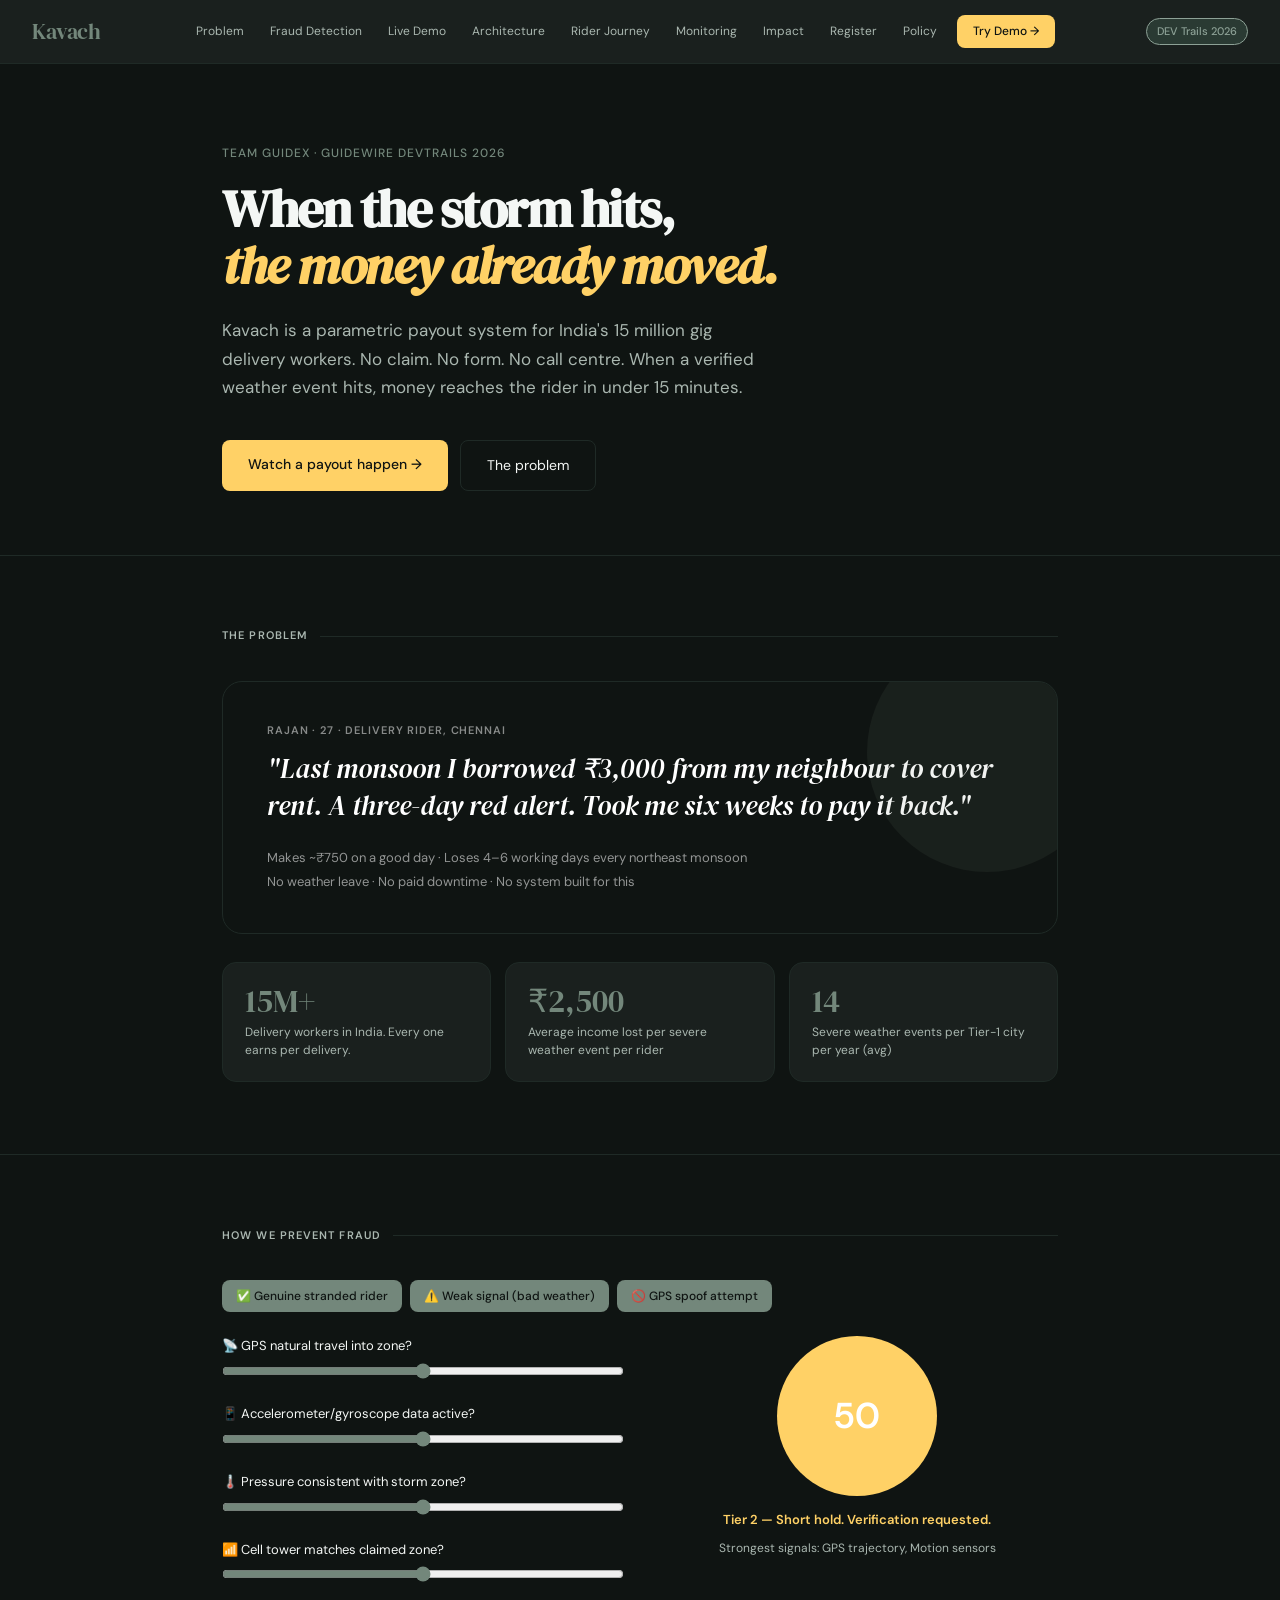
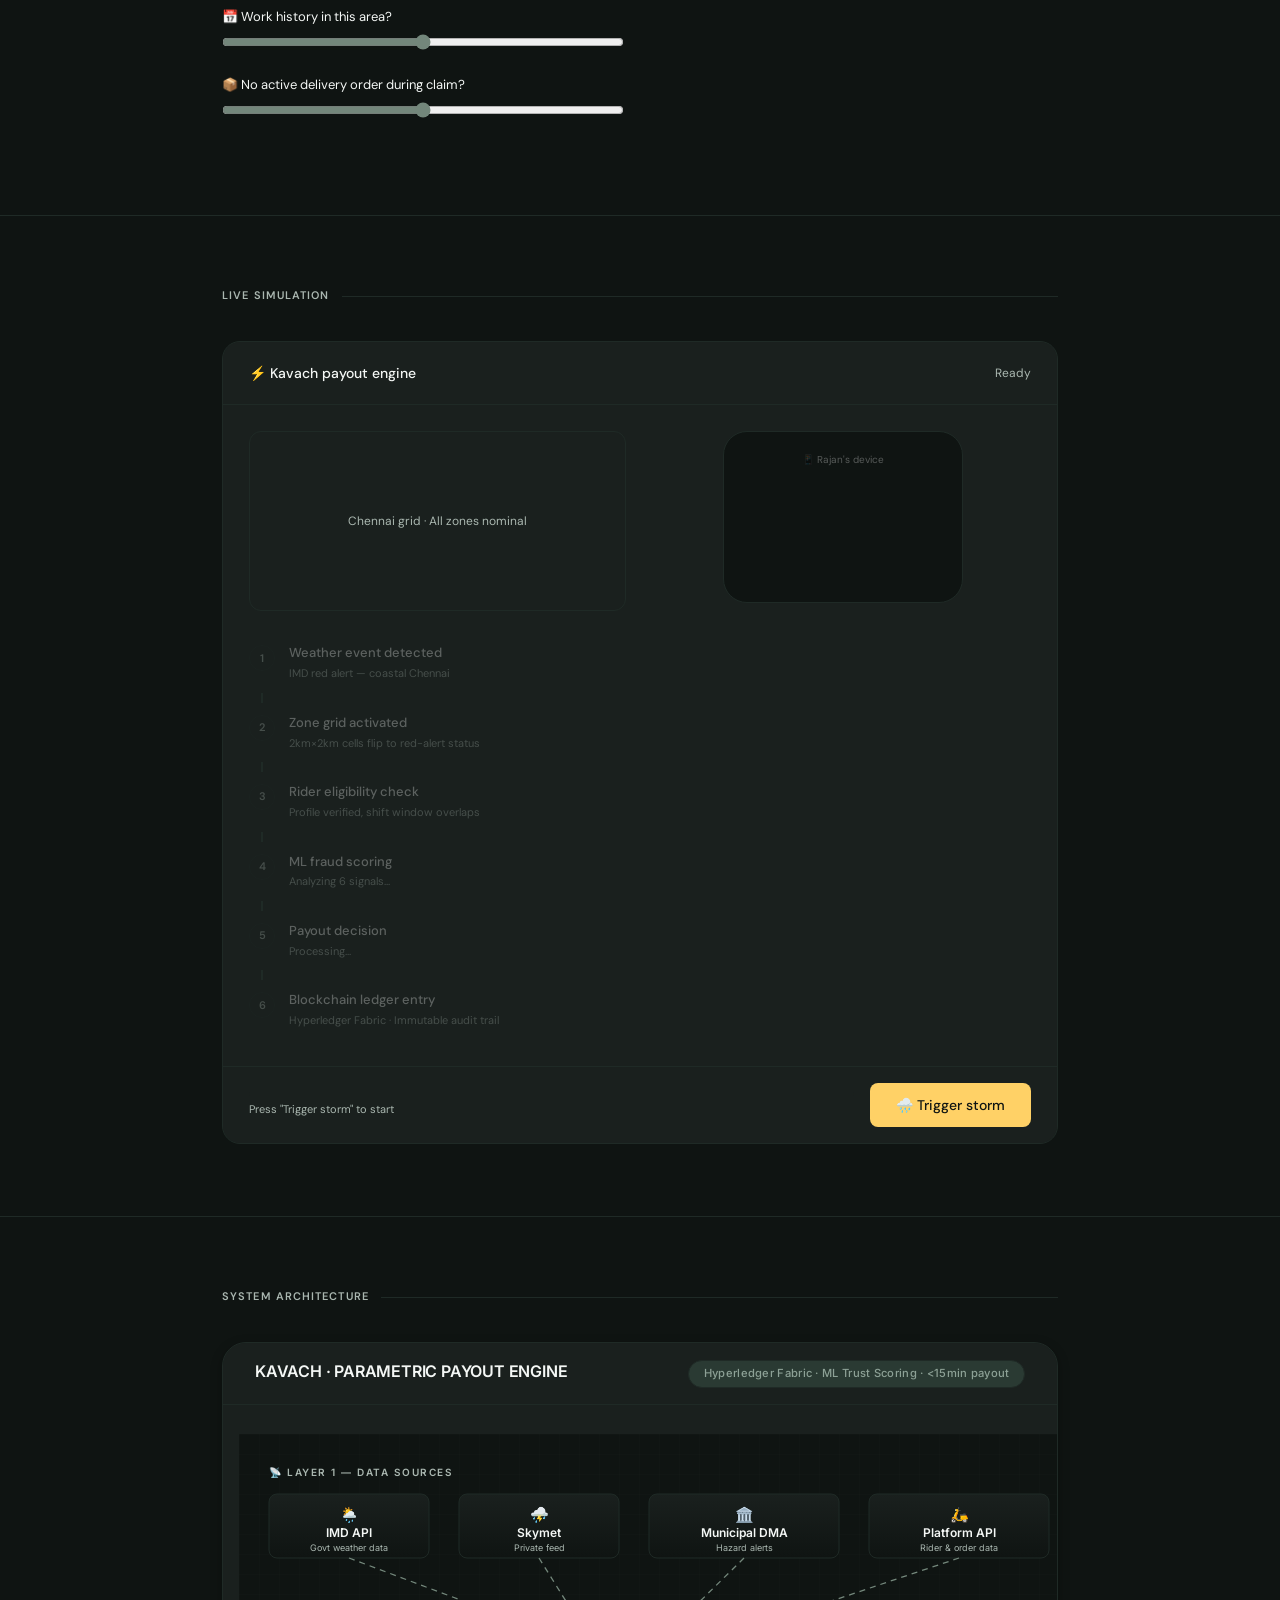
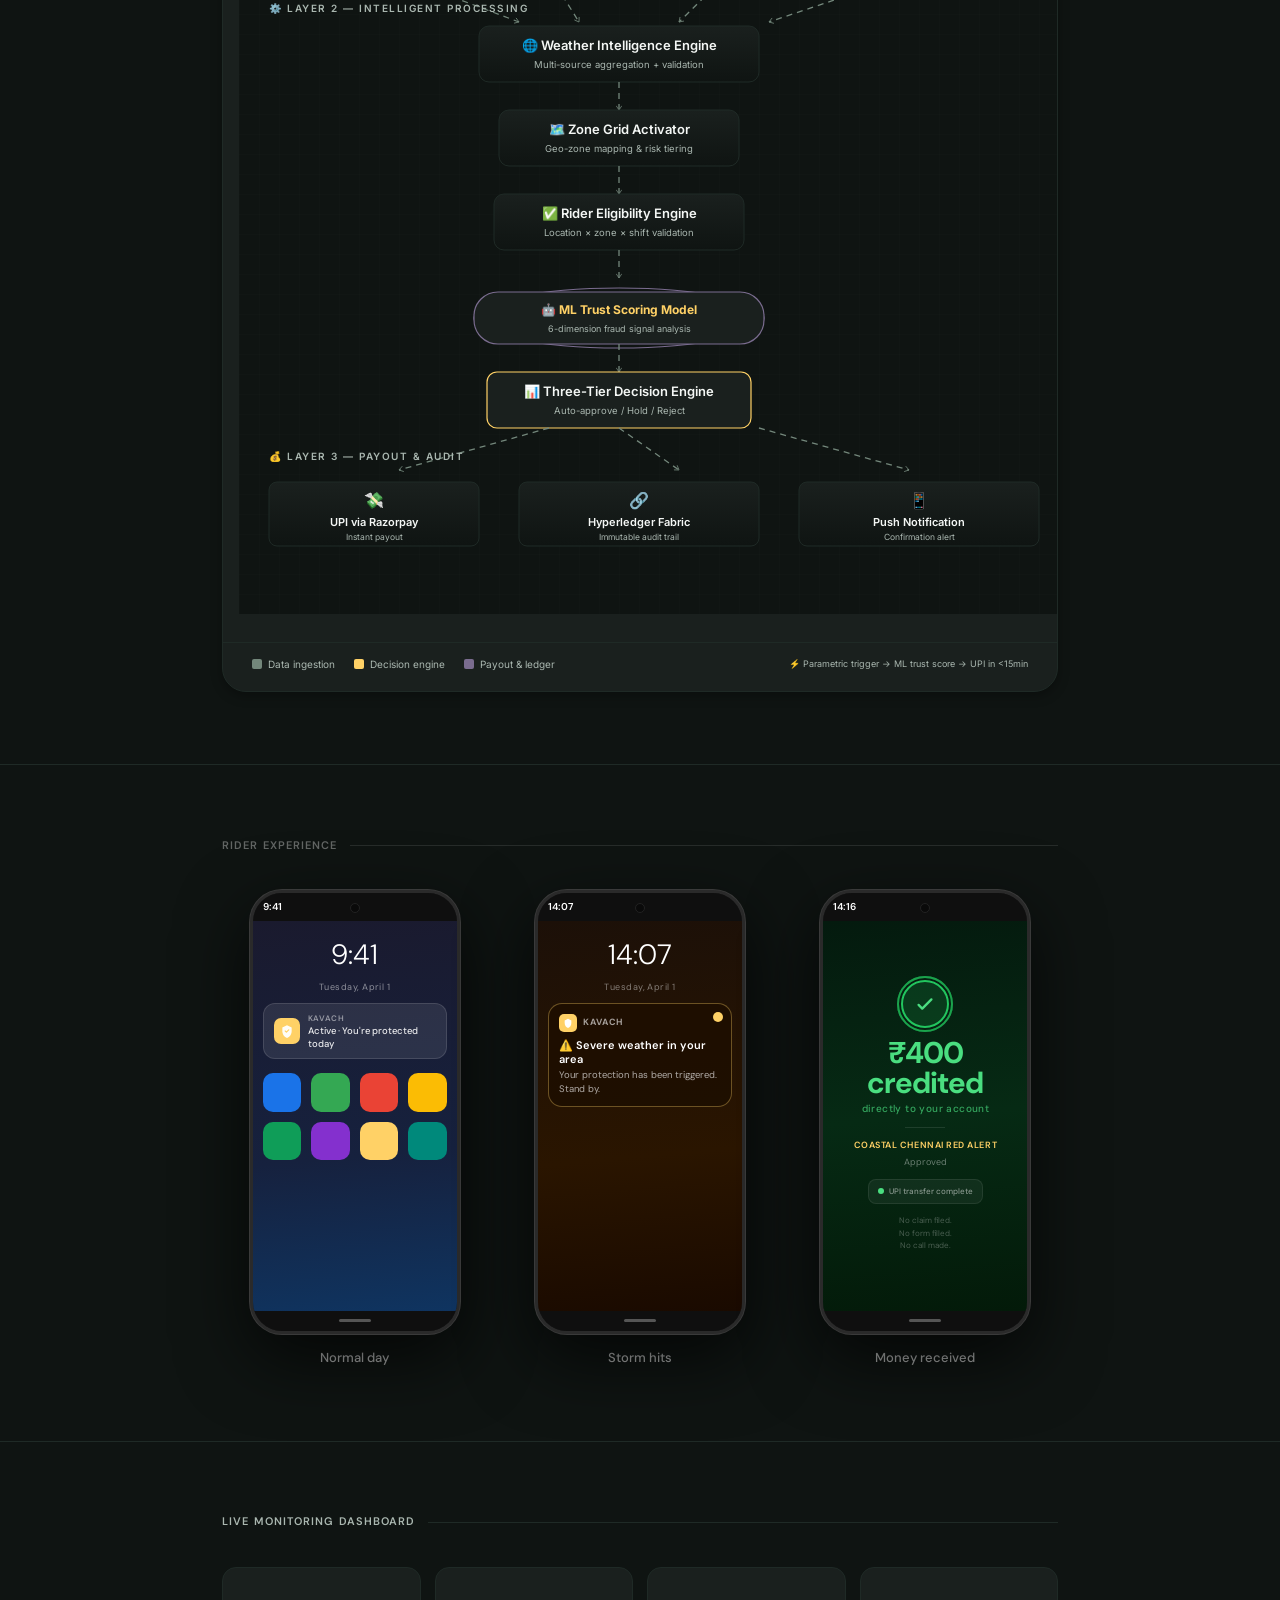
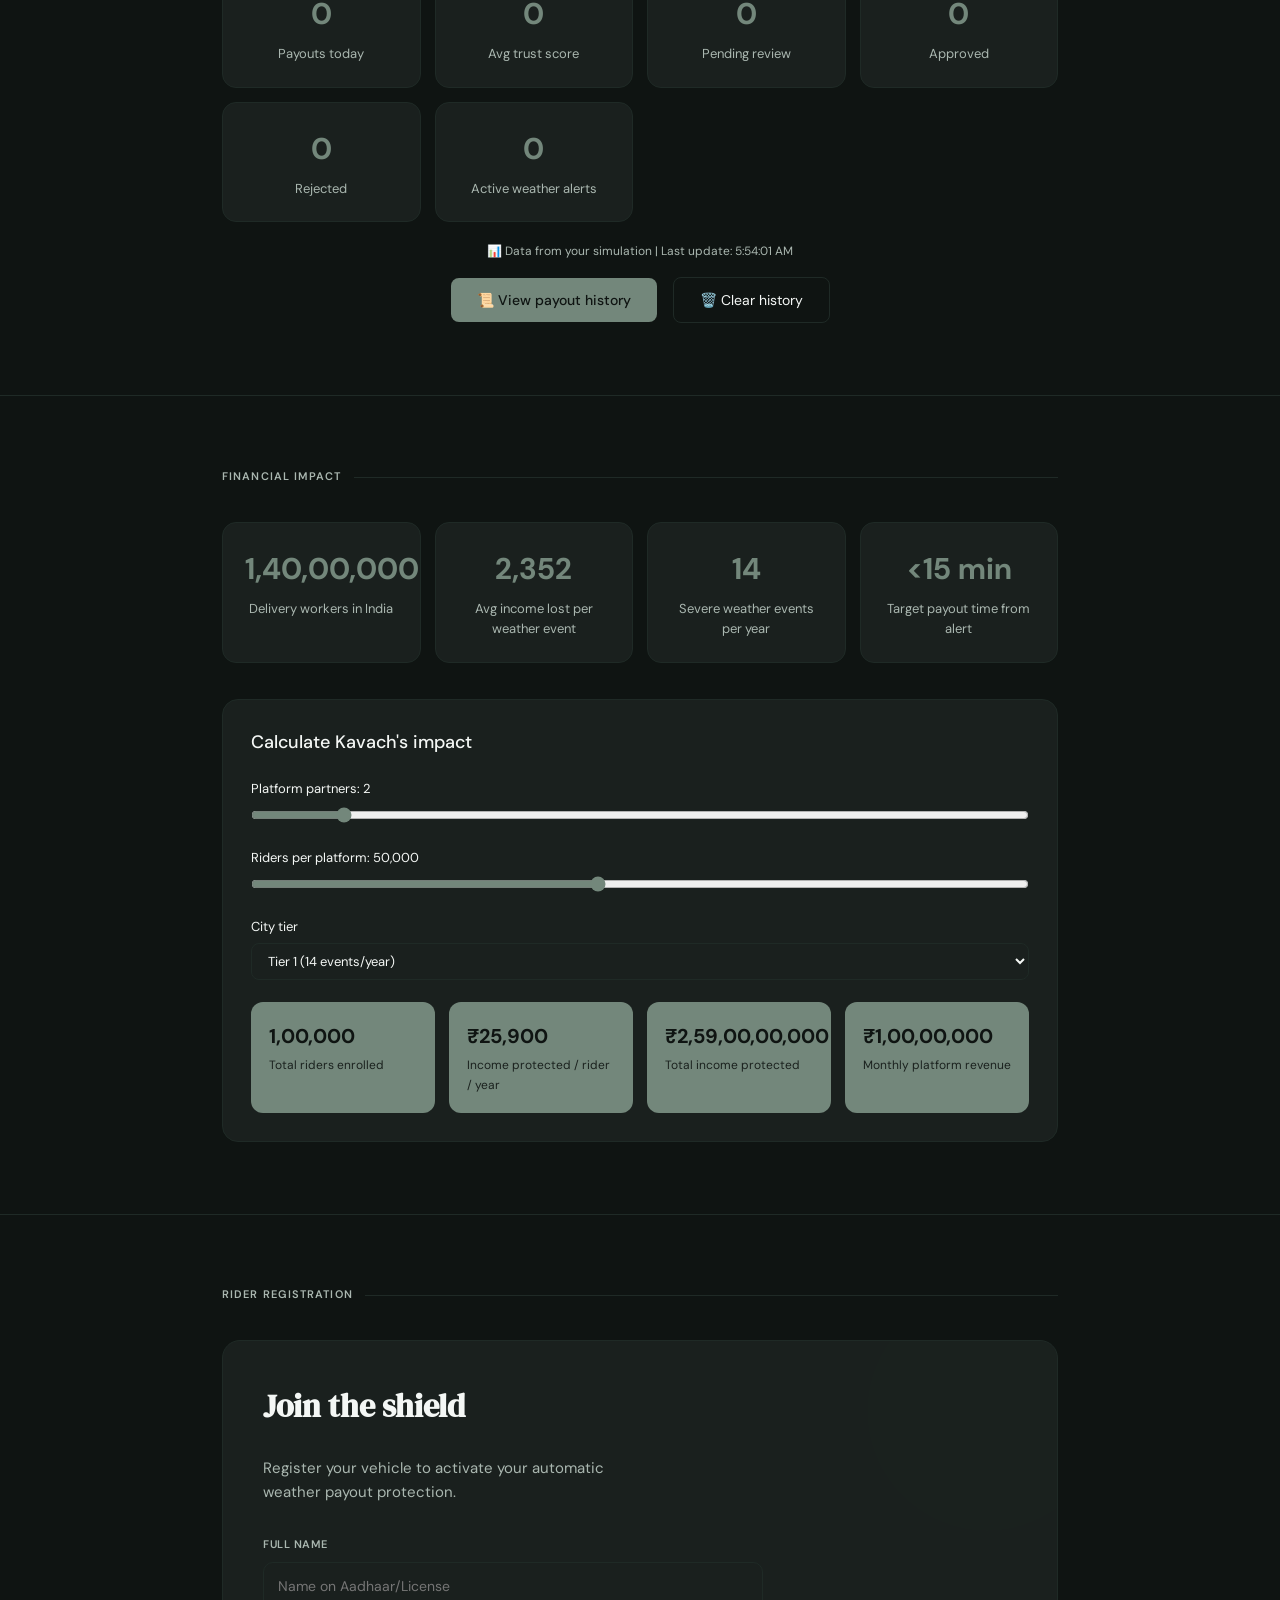
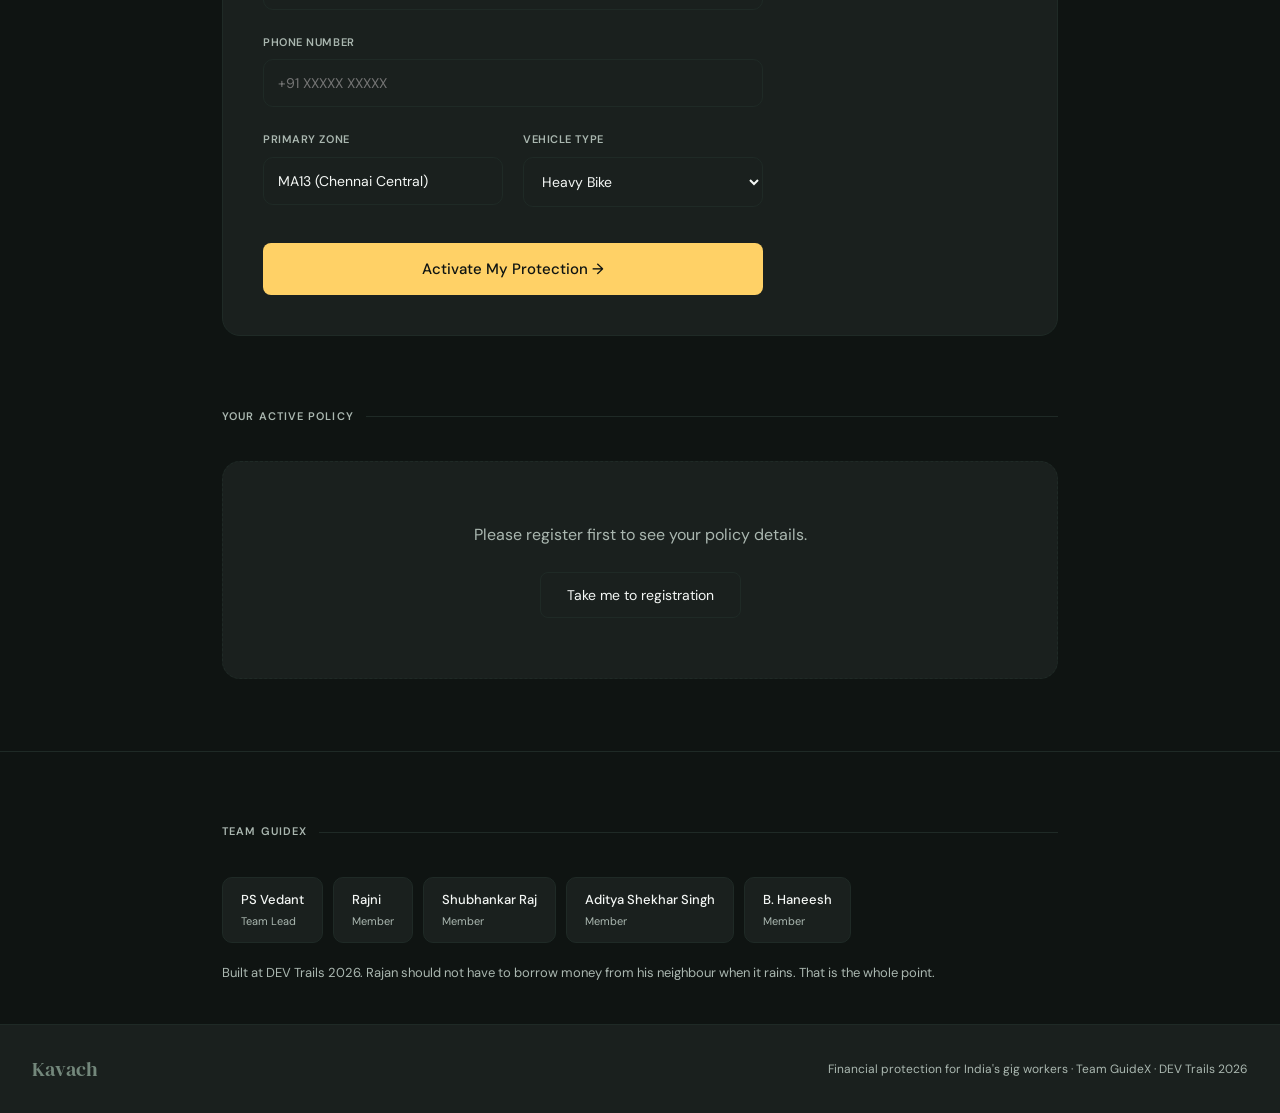
==== commit 026e1fa4: "Implement rider registration and policy display Added registration section with form and policy disp" ====
--- a/index.html
+++ b/index.html
@@ -196,7 +196,6 @@
   </style>
 </head>
 <body>
-
 <nav class="kv-nav">
   <div class="kv-logo">Kavach</div>
   <div class="kv-nav-links">
@@ -207,11 +206,12 @@
     <a href="#rider-experience" class="kv-nav-link">Rider Journey</a>
     <a href="#monitoring" class="kv-nav-link">Monitoring</a>
     <a href="#impact" class="kv-nav-link">Impact</a>
+    <a href="#registration" class="kv-nav-link">Register</a>
+    <a href="#policy" class="kv-nav-link">Policy</a>
     <a href="#simulation" class="kv-nav-cta">Try Demo →</a>
   </div>
   <span class="kv-pill">DEV Trails 2026</span>
 </nav>
-
 <!-- HERO SECTION -->
 <div class="kv-hero">
   <div class="kv-eyebrow">Team GuideX · Guidewire DevTrails 2026</div>
@@ -222,9 +222,7 @@
     <a href="#problem" class="kv-btn-ghost">The problem</a>
   </div>
 </div>
-
 <div class="kv-divider"></div>
-
 <!-- SECTION 1: THE PROBLEM - Why this matters -->
 <section id="problem">
   <div class="kv-section">
@@ -242,9 +240,7 @@
     </div>
   </div>
 </section>
-
 <div class="kv-divider"></div>
-
 <!-- SECTION 2: FRAUD DETECTION - How we ensure fairness (BEFORE showing the simulation) -->
 <section id="fraud">
   <div class="kv-section">
@@ -273,9 +269,7 @@
     </div>
   </div>
 </section>
-
 <div class="kv-divider"></div>
-
 <!-- SECTION 3: LIVE SIMULATION - See it in action -->
 <section id="simulation">
   <div class="kv-section">
@@ -338,9 +332,7 @@
     </div>
   </div>
 </section>
-
 <div class="kv-divider"></div>
-
 <!-- SECTION 4: SYSTEM ARCHITECTURE - How it works under the hood -->
 <section id="architecture">
   <div class="kv-section">
@@ -405,9 +397,7 @@
     </div>
   </div>
 </section>
-
 <div class="kv-divider"></div>
-
 <!-- SECTION 5: RIDER EXPERIENCE - What the user sees -->
 <section id="rider-experience">
   <div class="re-inner">
@@ -477,9 +467,7 @@
     </div>
   </div>
 </section>
-
 <div class="kv-divider"></div>
-
 <!-- SECTION 6: LIVE MONITORING - Track real payouts -->
 <section id="monitoring">
   <div class="kv-section">
@@ -501,7 +489,6 @@
     </div>
   </div>
 </section>
-
 <!-- History Modal -->
 <div id="historyModal">
   <div style="display:flex;justify-content:space-between;align-items:center;margin-bottom:16px;">
@@ -511,9 +498,7 @@
   <div id="historyList" style="max-height:400px;overflow-y:auto;"></div>
 </div>
 <div id="modalOverlay"></div>
-
 <div class="kv-divider"></div>
-
 <!-- SECTION 7: IMPACT CALCULATOR -->
 <section id="impact">
   <div class="kv-section">
@@ -538,9 +523,67 @@
     </div>
   </div>
 </section>
-
 <div class="kv-divider"></div>
-
+<!-- SECTION: REGISTRATION -->
+<section id="registration">
+  <div class="kv-section">
+    <div class="kv-section-label">Rider Registration</div>
+    <div class="kv-sim-box" style="padding: 40px; position: relative; overflow: hidden;">
+      <div class="kv-story-bg" style="opacity: 0.05;"></div>
+      <div id="reg-form-container">
+        <h2 style="font-family:'DM Serif Display',serif; font-size: 32px; margin-bottom: 24px; color: var(--text);">Join the shield</h2>
+        <p style="color: var(--text-secondary); margin-bottom: 32px; max-width: 400px;">Register your vehicle to activate your automatic weather payout protection.</p>
+        <form id="kavach-reg-form" style="display: grid; gap: 24px; max-width: 500px;">
+          <div class="kv-form-group">
+            <label style="display: block; font-size: 11px; font-weight: 600; text-transform: uppercase; color: var(--text-secondary); margin-bottom: 8px; letter-spacing: 0.05em;">Full Name</label>
+            <input type="text" id="reg-name" required placeholder="Name on Aadhaar/License" style="width: 100%; padding: 14px; background: var(--surface); border: 1px solid var(--border); border-radius: 10px; color: var(--text); font-family: 'DM Sans', sans-serif; font-size: 14px; outline: none;">
+          </div>
+          <div class="kv-form-group">
+            <label style="display: block; font-size: 11px; font-weight: 600; text-transform: uppercase; color: var(--text-secondary); margin-bottom: 8px; letter-spacing: 0.05em;">Phone Number</label>
+            <input type="tel" id="reg-phone" required placeholder="+91 XXXXX XXXXX" style="width: 100%; padding: 14px; background: var(--surface); border: 1px solid var(--border); border-radius: 10px; color: var(--text); font-family: 'DM Sans', sans-serif; font-size: 14px; outline: none;">
+          </div>
+          <div style="display: grid; grid-template-columns: 1fr 1fr; gap: 20px;">
+            <div class="kv-form-group">
+              <label style="display: block; font-size: 11px; font-weight: 600; text-transform: uppercase; color: var(--text-secondary); margin-bottom: 8px; letter-spacing: 0.05em;">Primary Zone</label>
+              <select id="reg-zone" required style="width: 100%; padding: 14px; background: var(--surface); border: 1px solid var(--border); border-radius: 10px; color: var(--text); font-family: 'DM Sans', sans-serif; font-size: 14px; outline: none; appearance: none; cursor: pointer;">
+                <option value="MA13">MA13 (Chennai Central)</option>
+                <option value="MA14">MA14 (OMR/ECR)</option>
+                <option value="BLR01">BLR01 (Whitefield)</option>
+                <option value="CO01">CO01 (Kochi North)</option>
+                <option value="CO02">CO02 (Kochi South)</option>
+              </select>
+            </div>
+            <div class="kv-form-group">
+              <label style="display: block; font-size: 11px; font-weight: 600; text-transform: uppercase; color: var(--text-secondary); margin-bottom: 8px; letter-spacing: 0.05em;">Vehicle Type</label>
+              <select id="reg-vehicle" required style="width: 100%; padding: 14px; background: var(--surface); border: 1px solid var(--border); border-radius: 10px; color: var(--text); font-family: 'DM Sans', sans-serif; font-size: 14px; outline: none; cursor: pointer;">
+                <option value="Bike">Heavy Bike</option>
+                <option value="Scooter">Scooter / Moped</option>
+                <option value="Cycle">Electric Cycle</option>
+              </select>
+            </div>
+          </div>
+          <button type="submit" class="kv-btn-primary" style="padding: 16px; margin-top: 12px; font-size: 15px;">Activate My Protection →</button>
+        </form>
+      </div>
+      <div id="reg-success" style="display: none; text-align: center; padding: 40px 0;">
+        <div style="width: 80px; height: 80px; background: rgba(74, 222, 128, 0.1); border: 1px solid #4ade80; border-radius: 50%; display: flex; align-items: center; justify-content: center; margin: 0 auto 28px; animation: rePB 1.5s infinite;">
+          <svg width="36" height="36" viewBox="0 0 24 24" fill="none"><path d="M5 13l4 4L19 7" stroke="#4ade80" stroke-width="3" stroke-linecap="round" stroke-linejoin="round"/></svg>
+        </div>
+        <h2 style="font-family:'DM Serif Display',serif; font-size: 36px; margin-bottom: 12px; color: var(--text);">You're covered!</h2>
+        <p style="color: var(--text-secondary); margin-bottom: 36px; font-size: 16px;">Welcome aboard. Your policy is now active and monitoring weather signals.</p>
+        <button onclick="document.getElementById('policy').scrollIntoView({behavior:'smooth'})" class="kv-btn-ghost" style="border-color: var(--text);">View Active Policy</button>
+      </div>
+    </div>
+  </div>
+</section>
+<!-- SECTION: POLICY -->
+<section id="policy">
+  <div class="kv-section" style="padding-top: 0;">
+    <div class="kv-section-label">Your Active Policy</div>
+    <div id="policy-content"></div>
+  </div>
+</section>
+<div class="kv-divider"></div>
 <!-- SECTION 8: TEAM -->
 <section id="team">
   <div class="kv-section" style="padding-bottom:40px">
@@ -555,21 +598,17 @@
     <div style="margin-top:20px;font-size:13px;color:var(--text-secondary)">Built at DEV Trails 2026. Rajan should not have to borrow money from his neighbour when it rains. That is the whole point.</div>
   </div>
 </section>
-
 <footer class="kv-footer">
   <div class="kv-footer-logo">Kavach</div>
   <div>Financial protection for India's gig workers · Team GuideX · DEV Trails 2026</div>
 </footer>
-
 <a href="#simulation" class="kv-sticky" id="sticky">🎬 Watch live demo ↓</a>
 <div class="arch-tip" id="arch-tip"></div>
-
 <script>
 /* ── STICKY ── */
 window.addEventListener('scroll', function () {
   document.getElementById('sticky').classList.toggle('show', window.scrollY > 400);
 });
-
 /* ── DYNAMIC PAYOUT AMOUNT BASED ON TRUST SCORE ── */
 function calculatePayoutAmount(trustScore) {
   if (trustScore >= 85) return 400;      // Full payout for highly genuine
@@ -578,7 +617,6 @@
   if (trustScore >= 45) return 150;      // High risk - partial payout
   return 0;                               // Rejected
 }
-
 /* ── MONITORING DASHBOARD ── */
 function getDashboardStats() {
   var payouts = JSON.parse(localStorage.getItem('kavach_payouts') || '[]');
@@ -593,7 +631,6 @@
   var activeAlerts = Math.random() > 0.8 ? 2 : (Math.random() > 0.5 ? 1 : 0);
   return { payoutsToday: todayPayouts.length, avgTrustScore: avgScore, pending: pending, approved: approved, rejected: rejected, activeAlerts: activeAlerts };
 }
-
 function updateDashboard() {
   var stats = getDashboardStats();
   var map = {
@@ -611,7 +648,6 @@
   var lu = document.getElementById('last-update');
   if (lu) lu.innerText = 'Last update: ' + new Date().toLocaleTimeString();
 }
-
 /* ── HISTORY MODAL ── */
 function showHistory() {
   var payouts = JSON.parse(localStorage.getItem('kavach_payouts') || '[]');
@@ -641,12 +677,10 @@
   modal.style.display = 'block';
   overlay.style.display = 'block';
 }
-
 function closeHistory() {
   document.getElementById('historyModal').style.display = 'none';
   document.getElementById('modalOverlay').style.display = 'none';
 }
-
 function clearHistory() {
   if (confirm('Are you sure you want to clear all payout history?')) {
     localStorage.removeItem('kavach_payouts');
@@ -654,10 +688,8 @@
     if (document.getElementById('historyModal').style.display === 'block') closeHistory();
   }
 }
-
 /* ── SIMULATION ── */
 var sR = false, sD = false;
-
 function startSim() {
   if (sR) return;
   if (sD) { resetSim(); return; }
@@ -785,7 +817,6 @@
     updateDashboard();
   }, 7200);
 }
-
 function resetSim() {
   sD = false;
   var btn = document.getElementById('sim-btn');
@@ -809,7 +840,6 @@
     if (n === 5) { var d5 = el.querySelector('.kv-step-detail'); if (d5) d5.textContent = 'Processing...'; }
   });
 }
-
 /* ── ARCH TOOLTIPS ── */
 (function () {
   var tip = document.getElementById('arch-tip');
@@ -826,7 +856,6 @@
     tip.style.left = x + 'px'; tip.style.top = y + 'px';
   }
 })();
-
 /* ── RIDER RAIN ── */
 (function () {
   var r = document.getElementById('re-rain'); if (!r) return;
@@ -836,7 +865,6 @@
     r.appendChild(d);
   }
 })();
-
 /* ── FRAUD DETECTION ── */
 var fdS = ['fd1','fd2','fd3','fd4','fd5','fd6'].map(function(id){ return document.getElementById(id); });
 function fdClr(s){ return s < 45 ? '#FF5A5F' : s < 75 ? '#FFD166' : '#4ade80'; }
@@ -855,7 +883,6 @@
 }
 function fdSet(a){ fdS.forEach(function(s,i){ s.value = a[i]; }); fdUpd(); }
 fdS.forEach(function(s){ s.addEventListener('input', fdUpd); }); fdUpd();
-
 /* ── IMPACT CALCULATOR ── */
 function icF(n){ return '₹' + n.toLocaleString('en-IN'); }
 function icN(n){ return n.toLocaleString('en-IN'); }
@@ -883,17 +910,75 @@
   });
 }, { threshold: 0.5 });
 document.querySelectorAll('.ic-snum[data-target]').forEach(function(c){ icObs.observe(c); });
-
 /* ── INIT DASHBOARD ── */
 updateDashboard();
 setInterval(updateDashboard, 5000);
-
+/* ── RIDER REGISTRATION & POLICY ── */
+(function() {
+  const riderKey = 'kavach_rider';
+  const form = document.getElementById('kavach-reg-form');
+  const regContainer = document.getElementById('reg-form-container');
+  const successContainer = document.getElementById('reg-success');
+  const policyContent = document.getElementById('policy-content');
+  const formatDate = (date) => date.toLocaleDateString('en-IN', { day: '2-digit', month: 'short', year: 'numeric' });
+  function renderPolicy() {
+    const rider = JSON.parse(localStorage.getItem(riderKey));
+    if (!rider) {
+      policyContent.innerHTML = `<div class="kv-sim-box" style="padding: 60px; text-align: center; border-style: dashed;"><p style="color: var(--text-secondary); margin-bottom: 24px; font-size: 16px;">Please register first to see your policy details.</p><button onclick="document.getElementById('registration').scrollIntoView({behavior:'smooth'})" class="kv-btn-ghost">Take me to registration</button></div>`;
+      return;
+    }
+    policyContent.innerHTML = `
+      <div class="kv-story-card" style="border: 1px solid var(--accent); background: linear-gradient(135deg, var(--card) 0%, #1a231f 100%);">
+        <div style="display: flex; justify-content: space-between; align-items: flex-start; margin-bottom: 40px; flex-wrap: wrap; gap: 20px;">
+          <div><div style="font-size: 11px; text-transform: uppercase; letter-spacing: 0.15em; color: var(--accent); margin-bottom: 6px; font-weight: 600;">Active Protection</div><div style="font-family:'DM Serif Display',serif; font-size: 38px;">${rider.policyId}</div></div>
+          <div style="text-align: right;"><div style="font-size: 11px; text-transform: uppercase; letter-spacing: 0.08em; color: var(--text-secondary); margin-bottom: 8px;">Network Status</div><div style="display: flex; align-items: center; gap: 8px; background: rgba(74, 222, 128, 0.1); padding: 6px 14px; border-radius: 50px; border: 1px solid rgba(74, 222, 128, 0.2);"><span style="width: 8px; height: 8px; background: #4ade80; border-radius: 50%; display: inline-block;"></span><span style="color: #4ade80; font-size: 12px; font-weight: 600;">ACTIVE IN ${rider.zone}</span></div></div>
+        </div>
+        <div style="display: grid; grid-template-columns: repeat(auto-fit, minmax(180px, 1fr)); gap: 40px; margin-bottom: 48px;">
+          <div><div style="font-size: 11px; color: var(--text-secondary); text-transform: uppercase; margin-bottom: 6px; letter-spacing: 0.05em;">Coverage Limit</div><div style="font-size: 22px; font-weight: 500;">₹5,000 <small style="font-size: 13px; opacity:0.6">/ event</small></div></div>
+          <div><div style="font-size: 11px; color: var(--text-secondary); text-transform: uppercase; margin-bottom: 6px; letter-spacing: 0.05em;">Weekly Premium</div><div style="font-size: 22px; font-weight: 500;">₹50</div></div>
+          <div><div style="font-size: 11px; color: var(--text-secondary); text-transform: uppercase; margin-bottom: 6px; letter-spacing: 0.05em;">Rider Profile</div><div style="font-size: 17px; font-weight: 500;">${rider.name}</div><div style="font-size: 12px; opacity: 0.5;">${rider.vehicle} · ${rider.phone}</div></div>
+        </div>
+        <div style="border-top: 1px solid var(--border); padding-top: 30px; display: flex; justify-content: space-between; align-items: flex-end; flex-wrap: wrap; gap: 20px;">
+          <div style="display: flex; gap: 40px;"><div><div style="font-size: 10px; color: var(--text-secondary); text-transform: uppercase; margin-bottom: 4px;">Effective Date</div><div style="font-size: 14px; color: var(--text);">${rider.startDate}</div></div><div><div style="font-size: 10px; color: var(--text-secondary); text-transform: uppercase; margin-bottom: 4px;">Expiry Date</div><div style="font-size: 14px; color: var(--accent); font-weight: 600;">${rider.expiryDate}</div></div></div>
+          <button id="renew-btn" class="kv-btn-ghost" style="padding: 10px 24px; font-size: 13px; border-color: rgba(255,255,255,0.15);">Extend Protection (1 yr)</button>
+        </div>
+      </div>
+    `;
+    document.getElementById('renew-btn')?.addEventListener('click', function() {
+      const currentExpiry = new Date(rider.expiryDate);
+      currentExpiry.setFullYear(currentExpiry.getFullYear() + 1);
+      rider.expiryDate = formatDate(currentExpiry);
+      localStorage.setItem(riderKey, JSON.stringify(rider));
+      alert('Policy renewed successfully until ' + rider.expiryDate);
+      renderPolicy();
+    });
+  }
+  form.addEventListener('submit', function(e) {
+    e.preventDefault();
+    const today = new Date();
+    const expiry = new Date();
+    expiry.setFullYear(today.getFullYear() + 1);
+    const riderData = {
+      name: document.getElementById('reg-name').value,
+      phone: document.getElementById('reg-phone').value,
+      zone: document.getElementById('reg-zone').value,
+      vehicle: document.getElementById('reg-vehicle').value,
+      policyId: 'POL-' + Math.random().toString(36).substring(2, 8).toUpperCase(),
+      startDate: formatDate(today),
+      expiryDate: formatDate(expiry)
+    };
+    localStorage.setItem(riderKey, JSON.stringify(riderData));
+    regContainer.style.display = 'none';
+    successContainer.style.display = 'block';
+    renderPolicy();
+  });
+  window.addEventListener('load', renderPolicy);
+})();
 /* ── EVENT LISTENERS ── */
 document.getElementById('viewHistoryBtn').addEventListener('click', showHistory);
 document.getElementById('closeModalBtn').addEventListener('click', closeHistory);
 document.getElementById('modalOverlay').addEventListener('click', closeHistory);
 document.getElementById('clearHistoryBtn').addEventListener('click', clearHistory);
-
 /* ── EXPOSE TO WINDOW ── */
 window.updateDashboard = updateDashboard;
 window.startSim = startSim;
@@ -903,4 +988,7 @@
 window.showHistory = showHistory;
 </script>
 </body>
-</html>+</html>
+
+ 
+ 
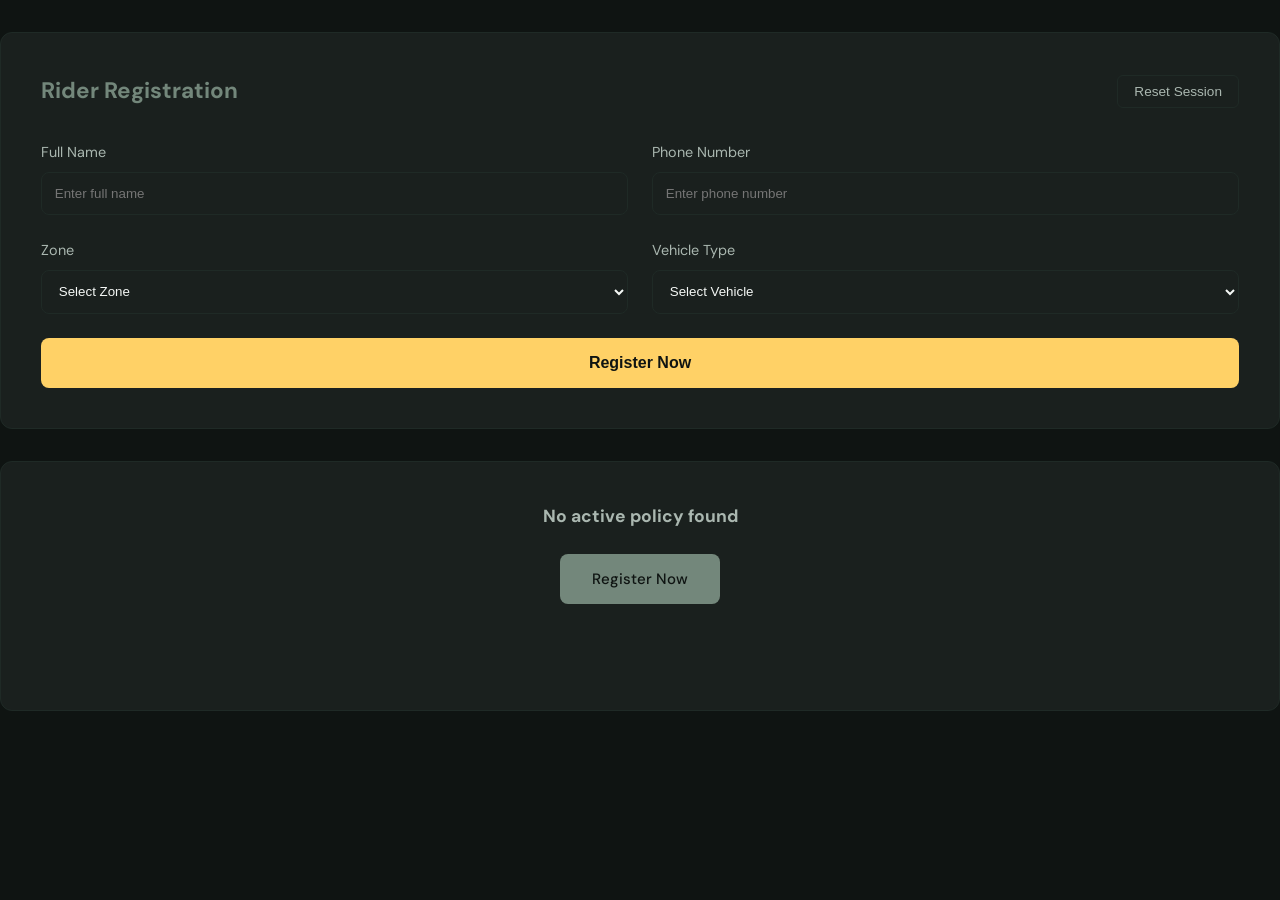
==== commit 50faab4c: "Implement rider registration form and functionality Added a registration section with form fields fo" ====
--- a/index.html
+++ b/index.html
@@ -196,6 +196,110 @@
   </style>
 </head>
 <body>
+<div id="gateWindow">
+
+
+<section id="registration" style="background: var(--surface); color: var(--text); padding: 2.5rem; border: 1px solid var(--border); border-radius: 12px; margin: 2rem 0;">
+    <div style="display: flex; justify-content: space-between; align-items: center; margin-bottom: 2rem;">
+      <h2 style="color: var(--primary); margin: 0;">Rider Registration</h2>
+      <button onclick="resetSession()" style="background: transparent; color: var(--text-secondary); border: 1px solid var(--border); padding: 0.5rem 1rem; border-radius: 6px; cursor: pointer; font-size: 0.85rem; transition: all 0.2s;">Reset Session</button>
+    </div>
+
+  <form id="registrationForm" style="display: grid; grid-template-columns: 1fr 1fr; gap: 1.5rem; transition: all 0.3s ease;">
+    <div style="display: flex; flex-direction: column; gap: 0.5rem;">
+      <label style="color: var(--text-secondary); font-size: 0.9rem;">Full Name</label>
+      <input type="text" id="regName" placeholder="Enter full name" style="background: var(--card); border: 1px solid var(--border); color: var(--text); padding: 0.8rem; border-radius: 8px;">
+
+</div>
+    <div style="display: flex; flex-direction: column; gap: 0.5rem;">
+      <label style="color: var(--text-secondary); font-size: 0.9rem;">Phone Number</label>
+      <input type="tel" id="regPhone" placeholder="Enter phone number" style="background: var(--card); border: 1px solid var(--border); color: var(--text); padding: 0.8rem; border-radius: 8px;">
+
+</div>
+    <div style="display: flex; flex-direction: column; gap: 0.5rem;">
+      <label style="color: var(--text-secondary); font-size: 0.9rem;">Zone</label>
+      <select id="regZone" style="background: var(--card); border: 1px solid var(--border); color: var(--text); padding: 0.8rem; border-radius: 8px;">
+
+        <option value="" disabled selected>Select Zone</option>
+        <option value="MA13">MA13</option>
+        <option value="MA14">MA14</option>
+        <option value="BLR01">BLR01</option>
+        <option value="CO01">CO01</option>
+        <option value="CO02">CO02</option>
+      </select>
+
+    </div>
+    <div style="display: flex; flex-direction: column; gap: 0.5rem;">
+      <label style="color: var(--text-secondary); font-size: 0.9rem;">Vehicle Type</label>
+      <select id="regVehicle" style="background: var(--card); border: 1px solid var(--border); color: var(--text); padding: 0.8rem; border-radius: 8px;">
+
+        <option value="" disabled selected>Select Vehicle</option>
+        <option value="Bike">Bike</option>
+        <option value="Scooter">Scooter</option>
+        <option value="Cycle">Cycle</option>
+      </select>
+
+    </div>
+    <button type="button" onclick="registerRider()" style="grid-column: span 2; background: var(--accent); color: var(--navy); border: none; padding: 1rem; border-radius: 8px; cursor: pointer; font-weight: 600; font-size: 1rem;">Register Now</button>
+  </form>
+  <div id="regSuccess" style="display: none; text-align: center; background: rgba(52, 211, 153, 0.1); border: 1px solid #34d399; padding: 1rem; border-radius: 8px; margin-top: 1.5rem;">
+    <p style="color: #34d399; font-weight: 500; margin: 0;">✓ Registration successful! Your policy is now active.</p>
+  </div>
+</section>
+
+<section id="policy" style="background: var(--surface); color: var(--text); padding: 2.5rem; border: 1px solid var(--border); border-radius: 12px; margin: 2rem 0; min-height: 250px;">
+  <!-- State A: No Rider -->
+  <div id="stateNoPolicy" style="text-align: center;">
+    <h3 style="color: var(--text-secondary); margin-bottom: 1.5rem;">No active policy found</h3>
+    <a href="#registration" onclick="scrollToPolicy()" style="background: var(--primary); color: var(--navy); text-decoration: none; display: inline-block; padding: 0.8rem 2rem; border-radius: 8px; cursor: pointer; font-weight: 500;">Register Now</a>
+  </div>
+
+  <!-- State B: Has Rider -->
+  <div id="stateActivePolicy" style="display: none;">
+    <div style="display: flex; justify-content: space-between; align-items: center; margin-bottom: 2rem; border-bottom: 1px solid var(--border); padding-bottom: 1rem;">
+      <h2 style="color: var(--primary); margin: 0;">Active Policy</h2>
+      <span id="polID" style="background: var(--navy); color: var(--accent); padding: 0.5rem 1rem; border-radius: 30px; font-weight: 700; font-family: monospace; letter-spacing: 1px;"></span>
+    </div>
+    <div style="display: grid; grid-template-columns: repeat(auto-fit, minmax(180px, 1fr)); gap: 1.5rem;">
+      <div>
+        <p style="color: var(--text-secondary); font-size: 0.75rem; text-transform: uppercase; margin: 0;">Rider Name</p>
+        <p id="polName" style="font-weight: 600; margin: 0.4rem 0; font-size: 1.1rem;"></p>
+      </div>
+      <div>
+        <p style="color: var(--text-secondary); font-size: 0.75rem; text-transform: uppercase; margin: 0;">Coverage</p>
+        <p style="font-weight: 600; margin: 0.4rem 0; font-size: 1.1rem;">₹5,000</p>
+      </div>
+      <div>
+        <p style="color: var(--text-secondary); font-size: 0.75rem; text-transform: uppercase; margin: 0;">Premium</p>
+        <p id="polPremium" style="font-weight: 600; margin: 0.4rem 0; font-size: 1.1rem;"></p>
+      </div>
+      <div>
+        <p style="color: var(--text-secondary); font-size: 0.75rem; text-transform: uppercase; margin: 0;">Zone</p>
+        <p id="polZone" style="font-weight: 600; margin: 0.4rem 0; font-size: 1.1rem;"></p>
+      </div>
+      <div>
+        <p style="color: var(--text-secondary); font-size: 0.75rem; text-transform: uppercase; margin: 0;">Vehicle</p>
+        <p id="polVehicle" style="font-weight: 600; margin: 0.4rem 0; font-size: 1.1rem;"></p>
+      </div>
+      <div>
+        <p style="color: var(--text-secondary); font-size: 0.75rem; text-transform: uppercase; margin: 0;">Start Date</p>
+        <p id="polStart" style="font-weight: 600; margin: 0.4rem 0; font-size: 1.1rem;"></p>
+      </div>
+      <div>
+        <p style="color: var(--text-secondary); font-size: 0.75rem; text-transform: uppercase; margin: 0;">Expiry Date</p>
+        <p id="polExpiry" style="font-weight: 600; margin: 0.4rem 0; font-size: 1.1rem; color: var(--accent);"></p>
+      </div>
+    </div>
+    <button onclick="renewPolicy()" style="margin-top: 1rem; background: var(--surface); color: var(--text); border: 1px solid var(--border); padding: 1.2rem; border-radius: 8px; cursor: pointer; font-weight: 600; width: 100%; font-size: 1rem; transition: opacity 0.2s; margin-bottom: 1rem;">Renew Policy (1 Year)</button>
+    <div id="redirMessage" style="background: rgba(255, 209, 102, 0.1); border: 1px dashed var(--accent); color: var(--accent); padding: 1.2rem; border-radius: 8px; text-align: center; font-weight: 600; font-size: 1.1rem; display: none;">
+        Redirection to main page in 5 seconds...
+    </div>
+  </div>
+
+</section>
+</div> <!-- End gateWindow -->
+
+<div id="mainWindow" style="display: none;">
 <nav class="kv-nav">
   <div class="kv-logo">Kavach</div>
   <div class="kv-nav-links">
@@ -206,8 +310,7 @@
     <a href="#rider-experience" class="kv-nav-link">Rider Journey</a>
     <a href="#monitoring" class="kv-nav-link">Monitoring</a>
     <a href="#impact" class="kv-nav-link">Impact</a>
-    <a href="#registration" class="kv-nav-link">Register</a>
-    <a href="#policy" class="kv-nav-link">Policy</a>
+    <a href="#team" class="kv-nav-link">Team</a>
     <a href="#simulation" class="kv-nav-cta">Try Demo →</a>
   </div>
   <span class="kv-pill">DEV Trails 2026</span>
@@ -269,7 +372,9 @@
     </div>
   </div>
 </section>
+
 <div class="kv-divider"></div>
+
 <!-- SECTION 3: LIVE SIMULATION - See it in action -->
 <section id="simulation">
   <div class="kv-section">
@@ -511,76 +616,21 @@
     </div>
     <div class="ic-calc">
       <h2>Calculate Kavach's impact</h2>
-      <div class="ic-ig"><label>Platform partners: <span id="icPv">2</span></label><input type="range" id="icp" min="1" max="10" value="2"></div>
-      <div class="ic-ig"><label>Riders per platform: <span id="icRv">50,000</span></label><input type="range" id="icr" min="10000" max="100000" step="10000" value="50000"></div>
+      <div class="ic-ig"><label>Platform partners: <span id="icPv">2</span></label><input type="range" id="icp" min="1" max="5" value="2"></div>
+      <div class="ic-ig"><label>Riders per platform: <span id="icRv">500</span></label><input type="range" id="icr" min="100" max="1000" step="50" value="500"></div>
+
+
+
       <div class="ic-ig"><label>City tier</label><select id="ict"><option value="14">Tier 1 (14 events/year)</option><option value="9">Tier 2 (9 events/year)</option><option value="6">Tier 3 (6 events/year)</option></select></div>
       <div class="ic-outputs">
         <div class="ic-oc"><div class="ic-ov" id="ic-tr">0</div><div class="ic-ol">Total riders enrolled</div></div>
         <div class="ic-oc"><div class="ic-ov" id="ic-ir">0</div><div class="ic-ol">Income protected / rider / year</div></div>
         <div class="ic-oc"><div class="ic-ov" id="ic-ti">0</div><div class="ic-ol">Total income protected</div></div>
         <div class="ic-oc"><div class="ic-ov" id="ic-mr">0</div><div class="ic-ol">Monthly platform revenue</div></div>
-      </div>
-    </div>
-  </div>
-</section>
-<div class="kv-divider"></div>
-<!-- SECTION: REGISTRATION -->
-<section id="registration">
-  <div class="kv-section">
-    <div class="kv-section-label">Rider Registration</div>
-    <div class="kv-sim-box" style="padding: 40px; position: relative; overflow: hidden;">
-      <div class="kv-story-bg" style="opacity: 0.05;"></div>
-      <div id="reg-form-container">
-        <h2 style="font-family:'DM Serif Display',serif; font-size: 32px; margin-bottom: 24px; color: var(--text);">Join the shield</h2>
-        <p style="color: var(--text-secondary); margin-bottom: 32px; max-width: 400px;">Register your vehicle to activate your automatic weather payout protection.</p>
-        <form id="kavach-reg-form" style="display: grid; gap: 24px; max-width: 500px;">
-          <div class="kv-form-group">
-            <label style="display: block; font-size: 11px; font-weight: 600; text-transform: uppercase; color: var(--text-secondary); margin-bottom: 8px; letter-spacing: 0.05em;">Full Name</label>
-            <input type="text" id="reg-name" required placeholder="Name on Aadhaar/License" style="width: 100%; padding: 14px; background: var(--surface); border: 1px solid var(--border); border-radius: 10px; color: var(--text); font-family: 'DM Sans', sans-serif; font-size: 14px; outline: none;">
-          </div>
-          <div class="kv-form-group">
-            <label style="display: block; font-size: 11px; font-weight: 600; text-transform: uppercase; color: var(--text-secondary); margin-bottom: 8px; letter-spacing: 0.05em;">Phone Number</label>
-            <input type="tel" id="reg-phone" required placeholder="+91 XXXXX XXXXX" style="width: 100%; padding: 14px; background: var(--surface); border: 1px solid var(--border); border-radius: 10px; color: var(--text); font-family: 'DM Sans', sans-serif; font-size: 14px; outline: none;">
-          </div>
-          <div style="display: grid; grid-template-columns: 1fr 1fr; gap: 20px;">
-            <div class="kv-form-group">
-              <label style="display: block; font-size: 11px; font-weight: 600; text-transform: uppercase; color: var(--text-secondary); margin-bottom: 8px; letter-spacing: 0.05em;">Primary Zone</label>
-              <select id="reg-zone" required style="width: 100%; padding: 14px; background: var(--surface); border: 1px solid var(--border); border-radius: 10px; color: var(--text); font-family: 'DM Sans', sans-serif; font-size: 14px; outline: none; appearance: none; cursor: pointer;">
-                <option value="MA13">MA13 (Chennai Central)</option>
-                <option value="MA14">MA14 (OMR/ECR)</option>
-                <option value="BLR01">BLR01 (Whitefield)</option>
-                <option value="CO01">CO01 (Kochi North)</option>
-                <option value="CO02">CO02 (Kochi South)</option>
-              </select>
-            </div>
-            <div class="kv-form-group">
-              <label style="display: block; font-size: 11px; font-weight: 600; text-transform: uppercase; color: var(--text-secondary); margin-bottom: 8px; letter-spacing: 0.05em;">Vehicle Type</label>
-              <select id="reg-vehicle" required style="width: 100%; padding: 14px; background: var(--surface); border: 1px solid var(--border); border-radius: 10px; color: var(--text); font-family: 'DM Sans', sans-serif; font-size: 14px; outline: none; cursor: pointer;">
-                <option value="Bike">Heavy Bike</option>
-                <option value="Scooter">Scooter / Moped</option>
-                <option value="Cycle">Electric Cycle</option>
-              </select>
-            </div>
-          </div>
-          <button type="submit" class="kv-btn-primary" style="padding: 16px; margin-top: 12px; font-size: 15px;">Activate My Protection →</button>
-        </form>
-      </div>
-      <div id="reg-success" style="display: none; text-align: center; padding: 40px 0;">
-        <div style="width: 80px; height: 80px; background: rgba(74, 222, 128, 0.1); border: 1px solid #4ade80; border-radius: 50%; display: flex; align-items: center; justify-content: center; margin: 0 auto 28px; animation: rePB 1.5s infinite;">
-          <svg width="36" height="36" viewBox="0 0 24 24" fill="none"><path d="M5 13l4 4L19 7" stroke="#4ade80" stroke-width="3" stroke-linecap="round" stroke-linejoin="round"/></svg>
-        </div>
-        <h2 style="font-family:'DM Serif Display',serif; font-size: 36px; margin-bottom: 12px; color: var(--text);">You're covered!</h2>
-        <p style="color: var(--text-secondary); margin-bottom: 36px; font-size: 16px;">Welcome aboard. Your policy is now active and monitoring weather signals.</p>
-        <button onclick="document.getElementById('policy').scrollIntoView({behavior:'smooth'})" class="kv-btn-ghost" style="border-color: var(--text);">View Active Policy</button>
-      </div>
-    </div>
-  </div>
-</section>
-<!-- SECTION: POLICY -->
-<section id="policy">
-  <div class="kv-section" style="padding-top: 0;">
-    <div class="kv-section-label">Your Active Policy</div>
-    <div id="policy-content"></div>
+
+
+      </div>
+    </div>
   </div>
 </section>
 <div class="kv-divider"></div>
@@ -604,6 +654,7 @@
 </footer>
 <a href="#simulation" class="kv-sticky" id="sticky">🎬 Watch live demo ↓</a>
 <div class="arch-tip" id="arch-tip"></div>
+</div> <!-- End mainWindow -->
 <script>
 /* ── STICKY ── */
 window.addEventListener('scroll', function () {
@@ -886,7 +937,10 @@
 /* ── IMPACT CALCULATOR ── */
 function icF(n){ return '₹' + n.toLocaleString('en-IN'); }
 function icN(n){ return n.toLocaleString('en-IN'); }
+
 function icA(id, end, fmt){
+
+
   var el = document.getElementById(id), s = 0, step = Math.max(1, Math.ceil(end/50));
   function r(){ s += step; if (s >= end){ el.textContent = fmt(end); } else { el.textContent = fmt(s); requestAnimationFrame(r); } } r();
 }
@@ -894,8 +948,13 @@
   var p = +document.getElementById('icp').value, r = +document.getElementById('icr').value, e = +document.getElementById('ict').value;
   document.getElementById('icPv').textContent = p;
   document.getElementById('icRv').textContent = icN(r);
-  icA('ic-tr', p*r, icN); icA('ic-ir', e*1850, icF); icA('ic-ti', p*r*e*1850, icF); icA('ic-mr', p*r*100, icF);
-}
+  icA('ic-tr', p*r, icN); 
+  icA('ic-ir', e*1850, icF); 
+  icA('ic-ti', p*r*e*1850, icF); 
+  icA('ic-mr', p*r*100, icF);
+}
+
+
 document.getElementById('icp').oninput = icUpd;
 document.getElementById('icr').oninput = icUpd;
 document.getElementById('ict').onchange = icUpd;
@@ -913,72 +972,163 @@
 /* ── INIT DASHBOARD ── */
 updateDashboard();
 setInterval(updateDashboard, 5000);
-/* ── RIDER REGISTRATION & POLICY ── */
-(function() {
-  const riderKey = 'kavach_rider';
-  const form = document.getElementById('kavach-reg-form');
-  const regContainer = document.getElementById('reg-form-container');
-  const successContainer = document.getElementById('reg-success');
-  const policyContent = document.getElementById('policy-content');
-  const formatDate = (date) => date.toLocaleDateString('en-IN', { day: '2-digit', month: 'short', year: 'numeric' });
-  function renderPolicy() {
-    const rider = JSON.parse(localStorage.getItem(riderKey));
-    if (!rider) {
-      policyContent.innerHTML = `<div class="kv-sim-box" style="padding: 60px; text-align: center; border-style: dashed;"><p style="color: var(--text-secondary); margin-bottom: 24px; font-size: 16px;">Please register first to see your policy details.</p><button onclick="document.getElementById('registration').scrollIntoView({behavior:'smooth'})" class="kv-btn-ghost">Take me to registration</button></div>`;
-      return;
+function registerRider() {
+  const name = document.getElementById('regName').value.trim();
+  const phone = document.getElementById('regPhone').value.trim();
+  const zone = document.getElementById('regZone').value;
+  const vehicle = document.getElementById('regVehicle').value;
+
+  if (!name || !phone || !zone || !vehicle) {
+    alert("Please fill in all fields (Name, Phone, Zone, and Vehicle).");
+    return;
+  }
+
+
+  let price = 50;
+  if (zone === "MA13" || zone === "MA14") price = 70;
+  else if (zone === "CO01" || zone === "CO02") price = 60;
+
+  const polId = "POL-" + Math.random().toString(36).substring(2, 8).toUpperCase();
+  const start = new Date();
+  const expiry = new Date();
+  expiry.setFullYear(start.getFullYear() + 1);
+
+  const riderData = {
+    policyId: polId,
+    name: name,
+    phone: phone,
+    zone: zone,
+    vehicle: vehicle,
+    premium: "₹" + price,
+    startDate: start.toLocaleDateString('en-IN'),
+    expiryDate: expiry.toLocaleDateString('en-IN')
+  };
+
+  localStorage.setItem("kavach_rider", JSON.stringify(riderData));
+
+  const form = document.getElementById('registrationForm');
+  form.style.opacity = "0.5";
+  form.style.pointerEvents = "none";
+  const successMsg = document.getElementById('regSuccess');
+  successMsg.style.display = "block";
+  const redirMsg = document.getElementById('redirMessage');
+  redirMsg.style.display = "block";
+  let secondsLeft = 5;
+  redirMsg.innerText = `Redirection to main page in ${secondsLeft} seconds...`;
+
+  const countdown = setInterval(() => {
+    secondsLeft--;
+    if (secondsLeft > 0) {
+      redirMsg.innerText = `Redirection to main page in ${secondsLeft} seconds...`;
+    } else {
+      clearInterval(countdown);
     }
-    policyContent.innerHTML = `
-      <div class="kv-story-card" style="border: 1px solid var(--accent); background: linear-gradient(135deg, var(--card) 0%, #1a231f 100%);">
-        <div style="display: flex; justify-content: space-between; align-items: flex-start; margin-bottom: 40px; flex-wrap: wrap; gap: 20px;">
-          <div><div style="font-size: 11px; text-transform: uppercase; letter-spacing: 0.15em; color: var(--accent); margin-bottom: 6px; font-weight: 600;">Active Protection</div><div style="font-family:'DM Serif Display',serif; font-size: 38px;">${rider.policyId}</div></div>
-          <div style="text-align: right;"><div style="font-size: 11px; text-transform: uppercase; letter-spacing: 0.08em; color: var(--text-secondary); margin-bottom: 8px;">Network Status</div><div style="display: flex; align-items: center; gap: 8px; background: rgba(74, 222, 128, 0.1); padding: 6px 14px; border-radius: 50px; border: 1px solid rgba(74, 222, 128, 0.2);"><span style="width: 8px; height: 8px; background: #4ade80; border-radius: 50%; display: inline-block;"></span><span style="color: #4ade80; font-size: 12px; font-weight: 600;">ACTIVE IN ${rider.zone}</span></div></div>
-        </div>
-        <div style="display: grid; grid-template-columns: repeat(auto-fit, minmax(180px, 1fr)); gap: 40px; margin-bottom: 48px;">
-          <div><div style="font-size: 11px; color: var(--text-secondary); text-transform: uppercase; margin-bottom: 6px; letter-spacing: 0.05em;">Coverage Limit</div><div style="font-size: 22px; font-weight: 500;">₹5,000 <small style="font-size: 13px; opacity:0.6">/ event</small></div></div>
-          <div><div style="font-size: 11px; color: var(--text-secondary); text-transform: uppercase; margin-bottom: 6px; letter-spacing: 0.05em;">Weekly Premium</div><div style="font-size: 22px; font-weight: 500;">₹50</div></div>
-          <div><div style="font-size: 11px; color: var(--text-secondary); text-transform: uppercase; margin-bottom: 6px; letter-spacing: 0.05em;">Rider Profile</div><div style="font-size: 17px; font-weight: 500;">${rider.name}</div><div style="font-size: 12px; opacity: 0.5;">${rider.vehicle} · ${rider.phone}</div></div>
-        </div>
-        <div style="border-top: 1px solid var(--border); padding-top: 30px; display: flex; justify-content: space-between; align-items: flex-end; flex-wrap: wrap; gap: 20px;">
-          <div style="display: flex; gap: 40px;"><div><div style="font-size: 10px; color: var(--text-secondary); text-transform: uppercase; margin-bottom: 4px;">Effective Date</div><div style="font-size: 14px; color: var(--text);">${rider.startDate}</div></div><div><div style="font-size: 10px; color: var(--text-secondary); text-transform: uppercase; margin-bottom: 4px;">Expiry Date</div><div style="font-size: 14px; color: var(--accent); font-weight: 600;">${rider.expiryDate}</div></div></div>
-          <button id="renew-btn" class="kv-btn-ghost" style="padding: 10px 24px; font-size: 13px; border-color: rgba(255,255,255,0.15);">Extend Protection (1 yr)</button>
-        </div>
-      </div>
-    `;
-    document.getElementById('renew-btn')?.addEventListener('click', function() {
-      const currentExpiry = new Date(rider.expiryDate);
-      currentExpiry.setFullYear(currentExpiry.getFullYear() + 1);
-      rider.expiryDate = formatDate(currentExpiry);
-      localStorage.setItem(riderKey, JSON.stringify(rider));
-      alert('Policy renewed successfully until ' + rider.expiryDate);
-      renderPolicy();
+  }, 1000);
+
+  loadPolicy();
+  
+  // Scroll to policy section so user sees the newly filled info
+  document.getElementById('policy').scrollIntoView({ behavior: 'smooth' });
+
+  // Auto-redirect to dashboard after 5 seconds
+  setTimeout(() => {
+    enterDashboard();
+  }, 5000);
+}
+
+
+function updatePreview() {
+  // Preview functionality removed per user request
+}
+
+
+function loadPolicy() {
+
+  const data = localStorage.getItem("kavach_rider");
+  const gate = document.getElementById('gateWindow');
+  const main = document.getElementById('mainWindow');
+  const stateNo = document.getElementById('stateNoPolicy');
+  const stateActive = document.getElementById('stateActivePolicy');
+
+  if (!data) {
+    if (stateNo) stateNo.style.display = "block";
+    if (stateActive) stateActive.style.display = "none";
+    
+    // Explicitly clear fields to ensure no stray info is visible in DOM
+    const fields = ['polID', 'polName', 'polPremium', 'polZone', 'polVehicle', 'polStart', 'polExpiry'];
+    fields.forEach(id => {
+      const el = document.getElementById(id);
+      if (el) el.textContent = "";
     });
+  } else {
+    const rider = JSON.parse(data);
+    if (stateNo) stateNo.style.display = "none";
+    if (stateActive) stateActive.style.display = "block";
+
+
+    document.getElementById('polID').textContent = rider.policyId;
+    document.getElementById('polName').textContent = rider.name;
+    document.getElementById('polPremium').textContent = rider.premium;
+    document.getElementById('polZone').textContent = rider.zone;
+    document.getElementById('polVehicle').textContent = rider.vehicle;
+    document.getElementById('polStart').textContent = rider.startDate;
+    document.getElementById('polExpiry').textContent = rider.expiryDate;
+    
+    // Remove preview badge if it exists
+    const badge = document.getElementById('previewBadge');
+    if (badge) badge.remove();
+    if (stateActive) stateActive.style.border = "none";
   }
-  form.addEventListener('submit', function(e) {
-    e.preventDefault();
-    const today = new Date();
-    const expiry = new Date();
-    expiry.setFullYear(today.getFullYear() + 1);
-    const riderData = {
-      name: document.getElementById('reg-name').value,
-      phone: document.getElementById('reg-phone').value,
-      zone: document.getElementById('reg-zone').value,
-      vehicle: document.getElementById('reg-vehicle').value,
-      policyId: 'POL-' + Math.random().toString(36).substring(2, 8).toUpperCase(),
-      startDate: formatDate(today),
-      expiryDate: formatDate(expiry)
-    };
-    localStorage.setItem(riderKey, JSON.stringify(riderData));
-    regContainer.style.display = 'none';
-    successContainer.style.display = 'block';
-    renderPolicy();
-  });
-  window.addEventListener('load', renderPolicy);
-})();
+}
+
+
+function enterDashboard() {
+  document.getElementById('gateWindow').style.display = 'none';
+  document.getElementById('mainWindow').style.display = 'block';
+  window.scrollTo(0, 0);
+}
+
+function renewPolicy() {
+
+  const data = localStorage.getItem("kavach_rider");
+  if (!data) return;
+
+  const rider = JSON.parse(data);
+  const parts = rider.expiryDate.split('/');
+  const currentExpiry = parts.length === 3 ? new Date(parts[2], parts[1] - 1, parts[0]) : new Date(rider.expiryDate);
+  
+  currentExpiry.setFullYear(currentExpiry.getFullYear() + 1);
+  rider.expiryDate = currentExpiry.toLocaleDateString('en-IN');
+
+  localStorage.setItem("kavach_rider", JSON.stringify(rider));
+  loadPolicy();
+  alert("Policy renewed! Your new expiry date is: " + rider.expiryDate);
+}
+
+function scrollToPolicy() {
+  document.getElementById('policy').scrollIntoView({ behavior: 'smooth' });
+}
+
 /* ── EVENT LISTENERS ── */
 document.getElementById('viewHistoryBtn').addEventListener('click', showHistory);
 document.getElementById('closeModalBtn').addEventListener('click', closeHistory);
 document.getElementById('modalOverlay').addEventListener('click', closeHistory);
 document.getElementById('clearHistoryBtn').addEventListener('click', clearHistory);
+
+function resetSession() {
+  localStorage.removeItem('kavach_rider');
+  localStorage.removeItem('kavach_history');
+  window.location.reload();
+}
+
+/* ── DOM CONTENT LOADED ── */
+
+document.addEventListener('DOMContentLoaded', () => {
+    loadPolicy();
+    updateDashboard();
+    setInterval(updateDashboard, 5000);
+});
+
 /* ── EXPOSE TO WINDOW ── */
 window.updateDashboard = updateDashboard;
 window.startSim = startSim;
@@ -986,9 +1136,12 @@
 window.fdUpd = fdUpd;
 window.fdSet = fdSet;
 window.showHistory = showHistory;
+window.registerRider = registerRider;
+window.loadPolicy = loadPolicy;
+window.renewPolicy = renewPolicy;
+window.scrollToPolicy = scrollToPolicy;
+window.resetSession = resetSession;
 </script>
+
 </body>
 </html>
-
- 
- 
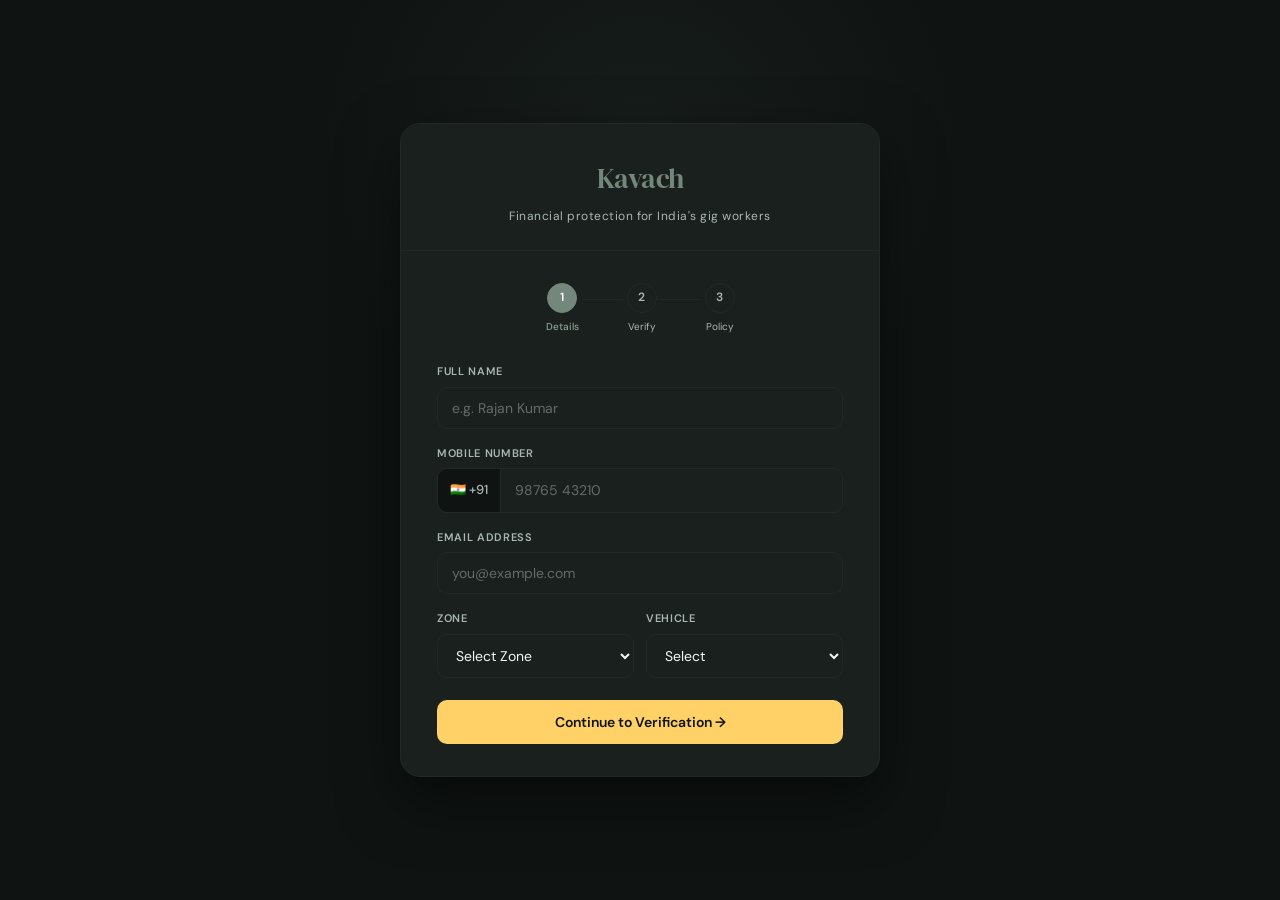
==== commit 480aff4a: "Update index.html updated registration form authentication for using Email and mobile number with OT" ====
--- a/index.html
+++ b/index.html
@@ -193,111 +193,443 @@
     .history-table{width:100%;border-collapse:collapse}
     .history-table th,.history-table td{padding:8px;text-align:left;border-bottom:0.5px solid var(--border)}
     .history-table th{color:var(--primary);font-weight:600}
+
+    /* ── REGISTRATION GATE ── */
+    #gateWindow {
+      min-height: 100vh;
+      display: flex;
+      align-items: center;
+      justify-content: center;
+      background: var(--navy);
+      padding: 24px 16px;
+      position: relative;
+      overflow: hidden;
+    }
+    #gateWindow::before {
+      content: '';
+      position: absolute;
+      top: -200px; left: 50%; transform: translateX(-50%);
+      width: 700px; height: 700px;
+      background: radial-gradient(ellipse at center, rgba(115,135,123,0.08) 0%, transparent 65%);
+      pointer-events: none;
+    }
+    .gate-card {
+      width: 100%;
+      max-width: 480px;
+      background: var(--card);
+      border: 1px solid var(--border);
+      border-radius: 20px;
+      overflow: hidden;
+      box-shadow: 0 24px 60px rgba(0,0,0,0.5);
+      position: relative;
+      z-index: 1;
+    }
+    .gate-header {
+      padding: 32px 36px 24px;
+      border-bottom: 1px solid var(--border);
+      text-align: center;
+      background: var(--surface);
+    }
+    .gate-logo {
+      font-family: 'DM Serif Display', serif;
+      font-size: 28px;
+      color: var(--primary);
+      letter-spacing: -0.5px;
+      margin-bottom: 6px;
+    }
+    .gate-tagline {
+      font-size: 12px;
+      color: var(--text-secondary);
+      letter-spacing: 0.04em;
+    }
+    .gate-body {
+      padding: 32px 36px;
+    }
+    .gate-steps {
+      display: flex;
+      align-items: center;
+      justify-content: center;
+      gap: 0;
+      margin-bottom: 28px;
+    }
+    .gate-step-item {
+      display: flex;
+      flex-direction: column;
+      align-items: center;
+      gap: 6px;
+    }
+    .gate-step-circle {
+      width: 30px; height: 30px;
+      border-radius: 50%;
+      display: flex; align-items: center; justify-content: center;
+      font-size: 12px; font-weight: 600;
+      border: 1.5px solid var(--border);
+      color: var(--text-secondary);
+      background: var(--surface);
+      transition: all 0.3s;
+    }
+    .gate-step-circle.active {
+      background: var(--primary);
+      border-color: var(--primary);
+      color: #fff;
+    }
+    .gate-step-circle.done {
+      background: #1a3a28;
+      border-color: #4ade80;
+      color: #4ade80;
+    }
+    .gate-step-label {
+      font-size: 10px;
+      color: var(--text-secondary);
+      white-space: nowrap;
+      text-align: center;
+    }
+    .gate-step-label.active { color: var(--primary-light); font-weight: 500; }
+    .gate-step-connector {
+      width: 40px; height: 1px;
+      background: var(--border);
+      margin: 0 4px;
+      margin-bottom: 18px;
+      flex-shrink: 0;
+    }
+    .gate-step-connector.done { background: var(--primary); }
+    .gate-panel { display: none; }
+    .gate-panel.active { display: block; }
+    .gate-field { margin-bottom: 16px; }
+    .gate-field label {
+      display: block;
+      font-size: 11px;
+      font-weight: 600;
+      letter-spacing: 0.06em;
+      text-transform: uppercase;
+      color: var(--text-secondary);
+      margin-bottom: 6px;
+    }
+    .gate-input {
+      width: 100%;
+      background: var(--surface);
+      border: 1px solid var(--border);
+      color: var(--text);
+      padding: 11px 14px;
+      border-radius: 10px;
+      font-family: 'DM Sans', sans-serif;
+      font-size: 14px;
+      outline: none;
+      transition: border-color 0.2s, box-shadow 0.2s;
+    }
+    .gate-input:focus {
+      border-color: var(--primary);
+      box-shadow: 0 0 0 3px rgba(115,135,123,0.15);
+    }
+    .gate-input::placeholder { color: rgba(170,183,176,0.5); }
+    .gate-input-row {
+      display: grid;
+      grid-template-columns: 1fr 1fr;
+      gap: 12px;
+    }
+    @media(max-width:440px){ .gate-input-row { grid-template-columns: 1fr; } }
+    .gate-phone-wrap {
+      display: flex;
+      gap: 0;
+      border: 1px solid var(--border);
+      border-radius: 10px;
+      overflow: hidden;
+      transition: border-color 0.2s, box-shadow 0.2s;
+    }
+    .gate-phone-wrap:focus-within {
+      border-color: var(--primary);
+      box-shadow: 0 0 0 3px rgba(115,135,123,0.15);
+    }
+    .gate-phone-prefix {
+      background: var(--navy);
+      color: var(--text-secondary);
+      font-size: 13px;
+      font-weight: 500;
+      padding: 11px 12px;
+      border-right: 1px solid var(--border);
+      white-space: nowrap;
+      flex-shrink: 0;
+    }
+    .gate-phone-input {
+      flex: 1;
+      background: var(--surface);
+      border: none;
+      color: var(--text);
+      padding: 11px 14px;
+      font-family: 'DM Sans', sans-serif;
+      font-size: 14px;
+      outline: none;
+    }
+    .gate-phone-input::placeholder { color: rgba(170,183,176,0.5); }
+    .otp-group {
+      display: flex;
+      gap: 10px;
+      justify-content: center;
+      margin: 4px 0 12px;
+    }
+    .otp-box {
+      width: 48px; height: 52px;
+      background: var(--surface);
+      border: 1px solid var(--border);
+      border-radius: 10px;
+      text-align: center;
+      font-size: 20px;
+      font-weight: 600;
+      color: var(--text);
+      font-family: 'DM Sans', sans-serif;
+      outline: none;
+      transition: border-color 0.2s, box-shadow 0.2s;
+      caret-color: var(--accent);
+    }
+    .otp-box:focus {
+      border-color: var(--primary);
+      box-shadow: 0 0 0 3px rgba(115,135,123,0.15);
+    }
+    .otp-box.filled {
+      border-color: var(--primary);
+      background: rgba(115,135,123,0.1);
+    }
+    .otp-info {
+      font-size: 12px;
+      color: var(--text-secondary);
+      text-align: center;
+      margin-bottom: 16px;
+      line-height: 1.5;
+    }
+    .otp-info strong { color: var(--text); }
+    .otp-resend {
+      font-size: 12px;
+      text-align: center;
+      margin-top: 12px;
+      color: var(--text-secondary);
+    }
+    .otp-resend button {
+      background: none;
+      border: none;
+      color: var(--primary-light);
+      cursor: pointer;
+      font-family: 'DM Sans', sans-serif;
+      font-size: 12px;
+      font-weight: 500;
+      text-decoration: underline;
+      padding: 0;
+    }
+    .otp-resend button:disabled { color: var(--text-secondary); text-decoration: none; cursor: default; }
+    .gate-btn {
+      width: 100%;
+      background: var(--accent);
+      color: var(--navy);
+      border: none;
+      border-radius: 10px;
+      padding: 13px;
+      font-family: 'DM Sans', sans-serif;
+      font-size: 14px;
+      font-weight: 600;
+      cursor: pointer;
+      margin-top: 6px;
+      transition: background 0.15s, transform 0.1s;
+    }
+    .gate-btn:hover { background: var(--accent-dark); }
+    .gate-btn:active { transform: scale(0.99); }
+    .gate-btn:disabled { opacity: 0.5; cursor: not-allowed; }
+    .gate-tabs {
+      display: flex;
+      gap: 8px;
+      margin-bottom: 20px;
+    }
+    .gate-tab {
+      flex: 1;
+      padding: 9px 12px;
+      border-radius: 8px;
+      border: 1px solid var(--border);
+      background: var(--surface);
+      color: var(--text-secondary);
+      font-size: 12px;
+      font-weight: 500;
+      font-family: 'DM Sans', sans-serif;
+      cursor: pointer;
+      text-align: center;
+      transition: all 0.2s;
+    }
+    .gate-tab.active {
+      background: var(--primary-soft);
+      border-color: var(--primary);
+      color: var(--primary-light);
+    }
+    .gate-alert {
+      border-radius: 8px;
+      padding: 10px 14px;
+      font-size: 12px;
+      margin-bottom: 14px;
+      display: none;
+    }
+    .gate-alert.error { background: rgba(255,90,95,0.1); border: 1px solid rgba(255,90,95,0.3); color: #FF5A5F; }
+    .gate-alert.success { background: rgba(74,222,128,0.1); border: 1px solid rgba(74,222,128,0.3); color: #4ade80; }
+    .gate-alert.info { background: rgba(115,135,123,0.1); border: 1px solid var(--border); color: var(--text-secondary); }
+    .gate-divider-label {
+      display: flex;
+      align-items: center;
+      gap: 10px;
+      font-size: 11px;
+      font-weight: 600;
+      letter-spacing: 0.08em;
+      text-transform: uppercase;
+      color: var(--text-secondary);
+      margin: 20px 0 16px;
+    }
+    .gate-divider-label::before, .gate-divider-label::after {
+      content: ''; flex: 1; height: 0.5px; background: var(--border);
+    }
+    .gate-spinner {
+      width: 16px; height: 16px;
+      border: 2px solid rgba(15,20,18,0.3);
+      border-top-color: var(--navy);
+      border-radius: 50%;
+      animation: spin 0.7s linear infinite;
+      display: inline-block; vertical-align: middle; margin-right: 6px;
+    }
+    @keyframes spin { to { transform: rotate(360deg); } }
+    #policy {
+      display: flex;
+      align-items: center;
+      justify-content: center;
+      background: var(--surface);
+      color: var(--text);
+      padding: 2.5rem;
+      border: 1px solid var(--border);
+      border-radius: 12px;
+      margin: 2rem 0;
+      min-height: 250px;
+    }
+    #policy > div { width: 100%; }
   </style>
 </head>
 <body>
 <div id="gateWindow">
-
-
-<section id="registration" style="background: var(--surface); color: var(--text); padding: 2.5rem; border: 1px solid var(--border); border-radius: 12px; margin: 2rem 0;">
-    <div style="display: flex; justify-content: space-between; align-items: center; margin-bottom: 2rem;">
-      <h2 style="color: var(--primary); margin: 0;">Rider Registration</h2>
-      <button onclick="resetSession()" style="background: transparent; color: var(--text-secondary); border: 1px solid var(--border); padding: 0.5rem 1rem; border-radius: 6px; cursor: pointer; font-size: 0.85rem; transition: all 0.2s;">Reset Session</button>
+  <div class="gate-card">
+    <div class="gate-header">
+      <div class="gate-logo">Kavach</div>
+      <div class="gate-tagline">Financial protection for India's gig workers</div>
     </div>
 
-  <form id="registrationForm" style="display: grid; grid-template-columns: 1fr 1fr; gap: 1.5rem; transition: all 0.3s ease;">
-    <div style="display: flex; flex-direction: column; gap: 0.5rem;">
-      <label style="color: var(--text-secondary); font-size: 0.9rem;">Full Name</label>
-      <input type="text" id="regName" placeholder="Enter full name" style="background: var(--card); border: 1px solid var(--border); color: var(--text); padding: 0.8rem; border-radius: 8px;">
-
-</div>
-    <div style="display: flex; flex-direction: column; gap: 0.5rem;">
-      <label style="color: var(--text-secondary); font-size: 0.9rem;">Phone Number</label>
-      <input type="tel" id="regPhone" placeholder="Enter phone number" style="background: var(--card); border: 1px solid var(--border); color: var(--text); padding: 0.8rem; border-radius: 8px;">
-
-</div>
-    <div style="display: flex; flex-direction: column; gap: 0.5rem;">
-      <label style="color: var(--text-secondary); font-size: 0.9rem;">Zone</label>
-      <select id="regZone" style="background: var(--card); border: 1px solid var(--border); color: var(--text); padding: 0.8rem; border-radius: 8px;">
-
-        <option value="" disabled selected>Select Zone</option>
-        <option value="MA13">MA13</option>
-        <option value="MA14">MA14</option>
-        <option value="BLR01">BLR01</option>
-        <option value="CO01">CO01</option>
-        <option value="CO02">CO02</option>
-      </select>
-
-    </div>
-    <div style="display: flex; flex-direction: column; gap: 0.5rem;">
-      <label style="color: var(--text-secondary); font-size: 0.9rem;">Vehicle Type</label>
-      <select id="regVehicle" style="background: var(--card); border: 1px solid var(--border); color: var(--text); padding: 0.8rem; border-radius: 8px;">
-
-        <option value="" disabled selected>Select Vehicle</option>
-        <option value="Bike">Bike</option>
-        <option value="Scooter">Scooter</option>
-        <option value="Cycle">Cycle</option>
-      </select>
-
-    </div>
-    <button type="button" onclick="registerRider()" style="grid-column: span 2; background: var(--accent); color: var(--navy); border: none; padding: 1rem; border-radius: 8px; cursor: pointer; font-weight: 600; font-size: 1rem;">Register Now</button>
-  </form>
-  <div id="regSuccess" style="display: none; text-align: center; background: rgba(52, 211, 153, 0.1); border: 1px solid #34d399; padding: 1rem; border-radius: 8px; margin-top: 1.5rem;">
-    <p style="color: #34d399; font-weight: 500; margin: 0;">✓ Registration successful! Your policy is now active.</p>
-  </div>
-</section>
-
-<section id="policy" style="background: var(--surface); color: var(--text); padding: 2.5rem; border: 1px solid var(--border); border-radius: 12px; margin: 2rem 0; min-height: 250px;">
-  <!-- State A: No Rider -->
-  <div id="stateNoPolicy" style="text-align: center;">
-    <h3 style="color: var(--text-secondary); margin-bottom: 1.5rem;">No active policy found</h3>
-    <a href="#registration" onclick="scrollToPolicy()" style="background: var(--primary); color: var(--navy); text-decoration: none; display: inline-block; padding: 0.8rem 2rem; border-radius: 8px; cursor: pointer; font-weight: 500;">Register Now</a>
-  </div>
-
-  <!-- State B: Has Rider -->
-  <div id="stateActivePolicy" style="display: none;">
-    <div style="display: flex; justify-content: space-between; align-items: center; margin-bottom: 2rem; border-bottom: 1px solid var(--border); padding-bottom: 1rem;">
-      <h2 style="color: var(--primary); margin: 0;">Active Policy</h2>
-      <span id="polID" style="background: var(--navy); color: var(--accent); padding: 0.5rem 1rem; border-radius: 30px; font-weight: 700; font-family: monospace; letter-spacing: 1px;"></span>
-    </div>
-    <div style="display: grid; grid-template-columns: repeat(auto-fit, minmax(180px, 1fr)); gap: 1.5rem;">
-      <div>
-        <p style="color: var(--text-secondary); font-size: 0.75rem; text-transform: uppercase; margin: 0;">Rider Name</p>
-        <p id="polName" style="font-weight: 600; margin: 0.4rem 0; font-size: 1.1rem;"></p>
-      </div>
-      <div>
-        <p style="color: var(--text-secondary); font-size: 0.75rem; text-transform: uppercase; margin: 0;">Coverage</p>
-        <p style="font-weight: 600; margin: 0.4rem 0; font-size: 1.1rem;">₹5,000</p>
-      </div>
-      <div>
-        <p style="color: var(--text-secondary); font-size: 0.75rem; text-transform: uppercase; margin: 0;">Premium</p>
-        <p id="polPremium" style="font-weight: 600; margin: 0.4rem 0; font-size: 1.1rem;"></p>
-      </div>
-      <div>
-        <p style="color: var(--text-secondary); font-size: 0.75rem; text-transform: uppercase; margin: 0;">Zone</p>
-        <p id="polZone" style="font-weight: 600; margin: 0.4rem 0; font-size: 1.1rem;"></p>
-      </div>
-      <div>
-        <p style="color: var(--text-secondary); font-size: 0.75rem; text-transform: uppercase; margin: 0;">Vehicle</p>
-        <p id="polVehicle" style="font-weight: 600; margin: 0.4rem 0; font-size: 1.1rem;"></p>
-      </div>
-      <div>
-        <p style="color: var(--text-secondary); font-size: 0.75rem; text-transform: uppercase; margin: 0;">Start Date</p>
-        <p id="polStart" style="font-weight: 600; margin: 0.4rem 0; font-size: 1.1rem;"></p>
-      </div>
-      <div>
-        <p style="color: var(--text-secondary); font-size: 0.75rem; text-transform: uppercase; margin: 0;">Expiry Date</p>
-        <p id="polExpiry" style="font-weight: 600; margin: 0.4rem 0; font-size: 1.1rem; color: var(--accent);"></p>
-      </div>
-    </div>
-    <button onclick="renewPolicy()" style="margin-top: 1rem; background: var(--surface); color: var(--text); border: 1px solid var(--border); padding: 1.2rem; border-radius: 8px; cursor: pointer; font-weight: 600; width: 100%; font-size: 1rem; transition: opacity 0.2s; margin-bottom: 1rem;">Renew Policy (1 Year)</button>
-    <div id="redirMessage" style="background: rgba(255, 209, 102, 0.1); border: 1px dashed var(--accent); color: var(--accent); padding: 1.2rem; border-radius: 8px; text-align: center; font-weight: 600; font-size: 1.1rem; display: none;">
-        Redirection to main page in 5 seconds...
+    <div class="gate-body">
+      <div class="gate-steps">
+        <div class="gate-step-item">
+          <div class="gate-step-circle active" id="sc1">1</div>
+          <div class="gate-step-label active" id="sl1">Details</div>
+        </div>
+        <div class="gate-step-connector" id="conn1"></div>
+        <div class="gate-step-item">
+          <div class="gate-step-circle" id="sc2">2</div>
+          <div class="gate-step-label" id="sl2">Verify</div>
+        </div>
+        <div class="gate-step-connector" id="conn2"></div>
+        <div class="gate-step-item">
+          <div class="gate-step-circle" id="sc3">3</div>
+          <div class="gate-step-label" id="sl3">Policy</div>
+        </div>
+      </div>
+
+      <!-- PANEL 1: Registration details -->
+      <div class="gate-panel active" id="panel1">
+        <div id="regAlert" class="gate-alert error"></div>
+        <div class="gate-field">
+          <label>Full Name</label>
+          <input class="gate-input" type="text" id="regName" placeholder="e.g. Rajan Kumar" autocomplete="name">
+        </div>
+        <div class="gate-field">
+          <label>Mobile Number</label>
+          <div class="gate-phone-wrap">
+            <span class="gate-phone-prefix">🇮🇳 +91</span>
+            <input class="gate-phone-input" type="tel" id="regPhone" placeholder="98765 43210" maxlength="10" autocomplete="tel">
+          </div>
+        </div>
+        <div class="gate-field">
+          <label>Email Address</label>
+          <input class="gate-input" type="email" id="regEmail" placeholder="you@example.com" autocomplete="email">
+        </div>
+        <div class="gate-input-row">
+          <div class="gate-field">
+            <label>Zone</label>
+            <select class="gate-input" id="regZone">
+              <option value="" disabled selected>Select Zone</option>
+              <option value="MA13">MA13</option>
+              <option value="MA14">MA14</option>
+              <option value="BLR01">BLR01</option>
+              <option value="CO01">CO01</option>
+              <option value="CO02">CO02</option>
+            </select>
+          </div>
+          <div class="gate-field">
+            <label>Vehicle</label>
+            <select class="gate-input" id="regVehicle">
+              <option value="" disabled selected>Select</option>
+              <option value="Bike">Bike</option>
+              <option value="Scooter">Scooter</option>
+              <option value="Cycle">Cycle</option>
+            </select>
+          </div>
+        </div>
+        <button class="gate-btn" onclick="goToVerify()">Continue to Verification →</button>
+      </div>
+
+      <!-- PANEL 2: OTP Verification -->
+      <div class="gate-panel" id="panel2">
+        <div id="otpAlert" class="gate-alert error"></div>
+        <div class="gate-tabs">
+          <div class="gate-tab active" id="tab-sms" onclick="switchOtpChannel('sms')">📱 SMS OTP</div>
+          <div class="gate-tab" id="tab-email" onclick="switchOtpChannel('email')">✉️ Email OTP</div>
+        </div>
+        <div class="otp-info" id="otpInfoText">
+          OTP sent to <strong id="otpTarget">+91 XXXXXXXXXX</strong>
+        </div>
+        <div class="otp-group" id="otpGroup">
+          <input class="otp-box" maxlength="1" type="text" inputmode="numeric" id="otp0">
+          <input class="otp-box" maxlength="1" type="text" inputmode="numeric" id="otp1">
+          <input class="otp-box" maxlength="1" type="text" inputmode="numeric" id="otp2">
+          <input class="otp-box" maxlength="1" type="text" inputmode="numeric" id="otp3">
+          <input class="otp-box" maxlength="1" type="text" inputmode="numeric" id="otp4">
+          <input class="otp-box" maxlength="1" type="text" inputmode="numeric" id="otp5">
+        </div>
+        <div id="otpHint" class="gate-alert info" style="display:block; text-align:center;">
+          💡 For this demo, use OTP: <strong>123456</strong>
+        </div>
+        <button class="gate-btn" id="verifyBtn" onclick="verifyOtp()">Verify &amp; Activate Policy</button>
+        <div class="otp-resend">
+          <span id="resendTimer">Resend OTP in <strong id="resendCountdown">30s</strong></span>
+          <button id="resendBtn" onclick="resendOtp()" disabled style="display:none;">Resend OTP</button>
+        </div>
+        <div style="margin-top:14px; text-align:center;">
+          <button onclick="goBack()" style="background:none;border:none;color:var(--text-secondary);cursor:pointer;font-size:12px;font-family:'DM Sans',sans-serif;">← Edit details</button>
+        </div>
+      </div>
+
+      <!-- PANEL 3: Policy confirmed -->
+      <div class="gate-panel" id="panel3">
+        <div style="text-align:center; padding: 10px 0 20px;">
+          <div style="width:56px;height:56px;border-radius:50%;background:rgba(74,222,128,0.1);border:2px solid #4ade80;display:flex;align-items:center;justify-content:center;margin:0 auto 14px;font-size:24px;">✓</div>
+          <div style="font-size:18px;font-weight:600;color:var(--text);margin-bottom:6px;">Policy Activated!</div>
+          <div style="font-size:13px;color:var(--text-secondary);">Your Kavach policy is now live and protecting you.</div>
+        </div>
+        <div style="background:var(--surface);border:1px solid var(--border);border-radius:12px;padding:18px;margin-bottom:18px;">
+          <div style="display:grid;grid-template-columns:1fr 1fr;gap:12px;">
+            <div><div style="font-size:10px;text-transform:uppercase;letter-spacing:0.06em;color:var(--text-secondary);margin-bottom:3px;">Policy ID</div><div id="polID3" style="font-size:13px;font-weight:700;color:var(--accent);font-family:monospace;"></div></div>
+            <div><div style="font-size:10px;text-transform:uppercase;letter-spacing:0.06em;color:var(--text-secondary);margin-bottom:3px;">Rider</div><div id="polName3" style="font-size:13px;font-weight:600;"></div></div>
+            <div><div style="font-size:10px;text-transform:uppercase;letter-spacing:0.06em;color:var(--text-secondary);margin-bottom:3px;">Zone</div><div id="polZone3" style="font-size:13px;font-weight:600;"></div></div>
+            <div><div style="font-size:10px;text-transform:uppercase;letter-spacing:0.06em;color:var(--text-secondary);margin-bottom:3px;">Coverage</div><div style="font-size:13px;font-weight:600;">₹5,000</div></div>
+            <div><div style="font-size:10px;text-transform:uppercase;letter-spacing:0.06em;color:var(--text-secondary);margin-bottom:3px;">Premium</div><div id="polPremium3" style="font-size:13px;font-weight:600;"></div></div>
+            <div><div style="font-size:10px;text-transform:uppercase;letter-spacing:0.06em;color:var(--text-secondary);margin-bottom:3px;">Expires</div><div id="polExpiry3" style="font-size:13px;font-weight:600;color:var(--accent);"></div></div>
+          </div>
+        </div>
+        <div id="redirMessage" style="background: rgba(255,209,102,0.08); border: 1px dashed var(--accent); color: var(--accent); padding: 1rem; border-radius: 8px; text-align: center; font-weight: 600; font-size:13px; margin-bottom:14px;">
+          Redirecting to dashboard in 5 seconds...
+        </div>
+        <button class="gate-btn" onclick="enterDashboard()">Enter Dashboard →</button>
+      </div>
+
     </div>
   </div>
-
-</section>
-</div> <!-- End gateWindow -->
+</div>
 
 <div id="mainWindow" style="display: none;">
 <nav class="kv-nav">
@@ -315,7 +647,6 @@
   </div>
   <span class="kv-pill">DEV Trails 2026</span>
 </nav>
-<!-- HERO SECTION -->
 <div class="kv-hero">
   <div class="kv-eyebrow">Team GuideX · Guidewire DevTrails 2026</div>
   <h1 class="kv-h1">When the storm hits,<br><em>the money already moved.</em></h1>
@@ -326,7 +657,6 @@
   </div>
 </div>
 <div class="kv-divider"></div>
-<!-- SECTION 1: THE PROBLEM - Why this matters -->
 <section id="problem">
   <div class="kv-section">
     <div class="kv-section-label">The problem</div>
@@ -344,7 +674,6 @@
   </div>
 </section>
 <div class="kv-divider"></div>
-<!-- SECTION 2: FRAUD DETECTION - How we ensure fairness (BEFORE showing the simulation) -->
 <section id="fraud">
   <div class="kv-section">
     <div class="kv-section-label">How we prevent fraud</div>
@@ -372,10 +701,7 @@
     </div>
   </div>
 </section>
-
 <div class="kv-divider"></div>
-
-<!-- SECTION 3: LIVE SIMULATION - See it in action -->
 <section id="simulation">
   <div class="kv-section">
     <div class="kv-section-label">Live simulation</div>
@@ -438,7 +764,6 @@
   </div>
 </section>
 <div class="kv-divider"></div>
-<!-- SECTION 4: SYSTEM ARCHITECTURE - How it works under the hood -->
 <section id="architecture">
   <div class="kv-section">
     <div class="kv-section-label">System architecture</div>
@@ -503,7 +828,6 @@
   </div>
 </section>
 <div class="kv-divider"></div>
-<!-- SECTION 5: RIDER EXPERIENCE - What the user sees -->
 <section id="rider-experience">
   <div class="re-inner">
     <div class="re-lbl">Rider experience</div>
@@ -573,7 +897,6 @@
   </div>
 </section>
 <div class="kv-divider"></div>
-<!-- SECTION 6: LIVE MONITORING - Track real payouts -->
 <section id="monitoring">
   <div class="kv-section">
     <div class="kv-section-label">Live monitoring dashboard</div>
@@ -594,7 +917,6 @@
     </div>
   </div>
 </section>
-<!-- History Modal -->
 <div id="historyModal">
   <div style="display:flex;justify-content:space-between;align-items:center;margin-bottom:16px;">
     <h3 style="color:var(--text);">📋 Payout History</h3>
@@ -604,7 +926,6 @@
 </div>
 <div id="modalOverlay"></div>
 <div class="kv-divider"></div>
-<!-- SECTION 7: IMPACT CALCULATOR -->
 <section id="impact">
   <div class="kv-section">
     <div class="kv-section-label">Financial impact</div>
@@ -618,23 +939,17 @@
       <h2>Calculate Kavach's impact</h2>
       <div class="ic-ig"><label>Platform partners: <span id="icPv">2</span></label><input type="range" id="icp" min="1" max="5" value="2"></div>
       <div class="ic-ig"><label>Riders per platform: <span id="icRv">500</span></label><input type="range" id="icr" min="100" max="1000" step="50" value="500"></div>
-
-
-
       <div class="ic-ig"><label>City tier</label><select id="ict"><option value="14">Tier 1 (14 events/year)</option><option value="9">Tier 2 (9 events/year)</option><option value="6">Tier 3 (6 events/year)</option></select></div>
       <div class="ic-outputs">
         <div class="ic-oc"><div class="ic-ov" id="ic-tr">0</div><div class="ic-ol">Total riders enrolled</div></div>
         <div class="ic-oc"><div class="ic-ov" id="ic-ir">0</div><div class="ic-ol">Income protected / rider / year</div></div>
         <div class="ic-oc"><div class="ic-ov" id="ic-ti">0</div><div class="ic-ol">Total income protected</div></div>
         <div class="ic-oc"><div class="ic-ov" id="ic-mr">0</div><div class="ic-ol">Monthly platform revenue</div></div>
-
-
       </div>
     </div>
   </div>
 </section>
 <div class="kv-divider"></div>
-<!-- SECTION 8: TEAM -->
 <section id="team">
   <div class="kv-section" style="padding-bottom:40px">
     <div class="kv-section-label">Team GuideX</div>
@@ -654,20 +969,196 @@
 </footer>
 <a href="#simulation" class="kv-sticky" id="sticky">🎬 Watch live demo ↓</a>
 <div class="arch-tip" id="arch-tip"></div>
-</div> <!-- End mainWindow -->
+</div>
+
 <script>
 /* ── STICKY ── */
 window.addEventListener('scroll', function () {
   document.getElementById('sticky').classList.toggle('show', window.scrollY > 400);
 });
-/* ── DYNAMIC PAYOUT AMOUNT BASED ON TRUST SCORE ── */
+
+/* ── REGISTRATION FLOW STATE ── */
+var currentStep = 1;
+var currentOtpChannel = 'sms';
+var resendInterval = null;
+
+function setStepCircle(n, state) {
+  var circle = document.getElementById('sc' + n);
+  var label = document.getElementById('sl' + n);
+  circle.className = 'gate-step-circle ' + state;
+  label.className = 'gate-step-label' + (state === 'active' ? ' active' : '');
+  if (state === 'done') circle.innerHTML = '✓';
+  else circle.innerHTML = n;
+}
+
+function setConnector(n, done) {
+  var c = document.getElementById('conn' + n);
+  if (c) c.className = 'gate-step-connector' + (done ? ' done' : '');
+}
+
+function showAlert(id, msg, type) {
+  var el = document.getElementById(id);
+  el.className = 'gate-alert ' + type;
+  el.textContent = msg;
+  el.style.display = 'block';
+}
+function hideAlert(id) {
+  document.getElementById(id).style.display = 'none';
+}
+
+function goToVerify() {
+  var name = document.getElementById('regName').value.trim();
+  var phone = document.getElementById('regPhone').value.trim();
+  var email = document.getElementById('regEmail').value.trim();
+  var zone = document.getElementById('regZone').value;
+  var vehicle = document.getElementById('regVehicle').value;
+
+  if (!name) { showAlert('regAlert', 'Please enter your full name.', 'error'); return; }
+  if (!phone || phone.length < 10 || !/^\d{10}$/.test(phone)) { showAlert('regAlert', 'Enter a valid 10-digit mobile number.', 'error'); return; }
+  if (!email || !/^[^\s@]+@[^\s@]+\.[^\s@]+$/.test(email)) { showAlert('regAlert', 'Enter a valid email address.', 'error'); return; }
+  if (!zone) { showAlert('regAlert', 'Please select your zone.', 'error'); return; }
+  if (!vehicle) { showAlert('regAlert', 'Please select your vehicle type.', 'error'); return; }
+
+  hideAlert('regAlert');
+  document.getElementById('panel1').classList.remove('active');
+  document.getElementById('panel2').classList.add('active');
+  setStepCircle(1, 'done');
+  setStepCircle(2, 'active');
+  setConnector(1, true);
+  currentStep = 2;
+
+  updateOtpTarget();
+  startResendTimer();
+}
+
+function switchOtpChannel(channel) {
+  currentOtpChannel = channel;
+  document.getElementById('tab-sms').className = 'gate-tab' + (channel === 'sms' ? ' active' : '');
+  document.getElementById('tab-email').className = 'gate-tab' + (channel === 'email' ? ' active' : '');
+  updateOtpTarget();
+  clearOtpBoxes();
+  hideAlert('otpAlert');
+  startResendTimer();
+}
+
+function updateOtpTarget() {
+  var phone = document.getElementById('regPhone').value.trim();
+  var email = document.getElementById('regEmail').value.trim();
+  var info = document.getElementById('otpInfoText');
+  if (currentOtpChannel === 'sms') {
+    info.innerHTML = 'OTP sent to <strong>+91 ' + phone.replace(/(\d{5})(\d{5})/, '$1 $2') + '</strong>';
+  } else {
+    var masked = email.replace(/(.{2})[^@]+(@.+)/, '$1****$2');
+    info.innerHTML = 'OTP sent to <strong>' + masked + '</strong>';
+  }
+}
+
+function clearOtpBoxes() {
+  for (var i = 0; i < 6; i++) {
+    var box = document.getElementById('otp' + i);
+    box.value = '';
+    box.className = 'otp-box';
+  }
+}
+
+function startResendTimer() {
+  var sec = 30;
+  clearInterval(resendInterval);
+  document.getElementById('resendTimer').style.display = 'inline';
+  document.getElementById('resendBtn').style.display = 'none';
+  document.getElementById('resendCountdown').textContent = sec + 's';
+
+  resendInterval = setInterval(function() {
+    sec--;
+    document.getElementById('resendCountdown').textContent = sec + 's';
+    if (sec <= 0) {
+      clearInterval(resendInterval);
+      document.getElementById('resendTimer').style.display = 'none';
+      document.getElementById('resendBtn').style.display = 'inline';
+    }
+  }, 1000);
+}
+
+function resendOtp() {
+  clearOtpBoxes();
+  hideAlert('otpAlert');
+  startResendTimer();
+  showAlert('otpAlert', '✓ OTP resent successfully.', 'success');
+  setTimeout(function(){ hideAlert('otpAlert'); }, 3000);
+  document.getElementById('otp0').focus();
+}
+
+function goBack() {
+  clearInterval(resendInterval);
+  document.getElementById('panel2').classList.remove('active');
+  document.getElementById('panel1').classList.add('active');
+  setStepCircle(1, 'active');
+  setStepCircle(2, 'gate-step-circle');
+  setConnector(1, false);
+  document.getElementById('sc2').innerHTML = '2';
+  currentStep = 1;
+}
+
+function verifyOtp() {
+  var otp = '';
+  for (var i = 0; i < 6; i++) otp += document.getElementById('otp' + i).value;
+  
+  if (otp.length < 6) { showAlert('otpAlert', 'Please enter the complete 6-digit OTP.', 'error'); return; }
+  if (otp !== '123456') { showAlert('otpAlert', 'Incorrect OTP. Try 123456 for this demo.', 'error'); return; }
+
+  hideAlert('otpAlert');
+  var btn = document.getElementById('verifyBtn');
+  btn.innerHTML = '<span class="gate-spinner"></span> Verifying...';
+  btn.disabled = true;
+
+  setTimeout(function() {
+    registerRider();
+  }, 1200);
+}
+
+/* ── OTP BOX KEYBOARD NAVIGATION ── */
+document.addEventListener('DOMContentLoaded', function() {
+  // ── FIX: Always clear any stored session so registration is always shown ──
+  localStorage.removeItem('kavach_rider');
+
+  for (var i = 0; i < 6; i++) {
+    (function(idx) {
+      var box = document.getElementById('otp' + idx);
+      box.addEventListener('input', function() {
+        this.value = this.value.replace(/\D/g, '').slice(-1);
+        this.className = 'otp-box' + (this.value ? ' filled' : '');
+        if (this.value && idx < 5) document.getElementById('otp' + (idx + 1)).focus();
+      });
+      box.addEventListener('keydown', function(e) {
+        if (e.key === 'Backspace' && !this.value && idx > 0) document.getElementById('otp' + (idx - 1)).focus();
+      });
+      box.addEventListener('paste', function(e) {
+        e.preventDefault();
+        var paste = (e.clipboardData || window.clipboardData).getData('text').replace(/\D/g,'').slice(0,6);
+        for (var j = 0; j < paste.length && j < 6; j++) {
+          var b = document.getElementById('otp' + j);
+          b.value = paste[j];
+          b.className = 'otp-box filled';
+        }
+        if (paste.length < 6) document.getElementById('otp' + paste.length).focus();
+        else document.getElementById('otp5').focus();
+      });
+    })(i);
+  }
+
+  updateDashboard();
+  setInterval(updateDashboard, 5000);
+});
+
+/* ── DYNAMIC PAYOUT AMOUNT ── */
 function calculatePayoutAmount(trustScore) {
-  if (trustScore >= 85) return 400;      // Full payout for highly genuine
-  if (trustScore >= 75) return 350;      // Slightly reduced
-  if (trustScore >= 65) return 250;      // Medium risk
-  if (trustScore >= 45) return 150;      // High risk - partial payout
-  return 0;                               // Rejected
-}
+  if (trustScore >= 85) return 400;
+  if (trustScore >= 75) return 350;
+  if (trustScore >= 65) return 250;
+  if (trustScore >= 45) return 150;
+  return 0;
+}
+
 /* ── MONITORING DASHBOARD ── */
 function getDashboardStats() {
   var payouts = JSON.parse(localStorage.getItem('kavach_payouts') || '[]');
@@ -684,28 +1175,18 @@
 }
 function updateDashboard() {
   var stats = getDashboardStats();
-  var map = {
-    'payouts-today': stats.payoutsToday,
-    'avg-trust-score': stats.avgTrustScore,
-    'pending-count': stats.pending,
-    'approved-count': stats.approved,
-    'rejected-count': stats.rejected,
-    'active-alerts': stats.activeAlerts
-  };
-  Object.keys(map).forEach(function(id) {
-    var el = document.getElementById(id);
-    if (el) el.innerText = map[id];
-  });
+  var map = {'payouts-today': stats.payoutsToday,'avg-trust-score': stats.avgTrustScore,'pending-count': stats.pending,'approved-count': stats.approved,'rejected-count': stats.rejected,'active-alerts': stats.activeAlerts};
+  Object.keys(map).forEach(function(id) { var el = document.getElementById(id); if (el) el.innerText = map[id]; });
   var lu = document.getElementById('last-update');
   if (lu) lu.innerText = 'Last update: ' + new Date().toLocaleTimeString();
 }
+
 /* ── HISTORY MODAL ── */
 function showHistory() {
   var payouts = JSON.parse(localStorage.getItem('kavach_payouts') || '[]');
   var historyList = document.getElementById('historyList');
   var modal = document.getElementById('historyModal');
   var overlay = document.getElementById('modalOverlay');
-  
   if (payouts.length === 0) {
     historyList.innerHTML = '<div style="color: var(--text-secondary); text-align: center; padding: 20px;">No payouts yet. Trigger a storm first!</div>';
   } else {
@@ -715,12 +1196,7 @@
       var date = new Date(p.timestamp).toLocaleTimeString();
       var statusColor = p.status === 'approved' ? '#4ade80' : (p.status === 'pending' ? '#FFD166' : '#FF5A5F');
       var statusIcon = p.status === 'approved' ? '✅' : (p.status === 'pending' ? '⏳' : '❌');
-      html += '<tr style="border-bottom:0.5px solid var(--border);">';
-      html += '<td style="padding:8px;font-size:12px;">' + date + '</td>';
-      html += '<td style="padding:8px;font-size:12px;">' + p.trustScore + '</td>';
-      html += '<td style="padding:8px;font-size:12px;">₹' + p.amount + '</td>';
-      html += '<td style="padding:8px;font-size:12px;color:' + statusColor + ';">' + statusIcon + ' ' + p.status.toUpperCase() + '</td>';
-      html += '</tr>';
+      html += '<tr><td style="padding:8px;font-size:12px;">' + date + '</td><td style="padding:8px;font-size:12px;">' + p.trustScore + '</td><td style="padding:8px;font-size:12px;">₹' + p.amount + '</td><td style="padding:8px;font-size:12px;color:' + statusColor + ';">' + statusIcon + ' ' + p.status.toUpperCase() + '</td></tr>';
     }
     html += '</tbody></table>';
     historyList.innerHTML = html;
@@ -739,6 +1215,7 @@
     if (document.getElementById('historyModal').style.display === 'block') closeHistory();
   }
 }
+
 /* ── SIMULATION ── */
 var sR = false, sD = false;
 function startSim() {
@@ -747,29 +1224,13 @@
   sR = true;
   var btn = document.getElementById('sim-btn');
   btn.textContent = 'Running...'; btn.disabled = true;
-  
-  // Get current fraud score from the gauge
   var trustScoreEl = document.getElementById('fd-gauge');
   var currentTrustScore = parseInt(trustScoreEl.innerText) || 50;
   var payoutAmount = calculatePayoutAmount(currentTrustScore);
-  
-  var status = 'approved';
-  var statusText = '';
-  var statusColor = '#4ade80';
-  if (currentTrustScore < 45) {
-    status = 'rejected';
-    statusText = '❌ REJECTED — High fraud risk detected';
-    statusColor = '#FF5A5F';
-  } else if (currentTrustScore < 75) {
-    status = 'pending';
-    statusText = '⏳ PENDING — Manual review required';
-    statusColor = '#FFD166';
-  } else {
-    status = 'approved';
-    statusText = '✅ APPROVED — Auto-payout initiated';
-    statusColor = '#4ade80';
-  }
-  
+  var status = 'approved', statusText = '', statusColor = '#4ade80';
+  if (currentTrustScore < 45) { status = 'rejected'; statusText = '❌ REJECTED — High fraud risk detected'; statusColor = '#FF5A5F'; }
+  else if (currentTrustScore < 75) { status = 'pending'; statusText = '⏳ PENDING — Manual review required'; statusColor = '#FFD166'; }
+  else { status = 'approved'; statusText = '✅ APPROVED — Auto-payout initiated'; statusColor = '#4ade80'; }
   var steps = [
     { id: 'step-1', delay: 0,    lbl: 'IMD API: red alert received...', detail: 'IMD red alert — coastal Chennai' },
     { id: 'step-2', delay: 1200, lbl: 'Zone grid: 14 cells activated', detail: '2km×2km cells flip to red-alert status' },
@@ -778,91 +1239,65 @@
     { id: 'step-5', delay: 5200, lbl: 'Payout decision: ' + statusText, detail: statusText + ' | Amount: ₹' + payoutAmount },
     { id: 'step-6', delay: 6400, lbl: 'Ledger entry: written to Hyperledger', detail: 'Immutable audit trail recorded' }
   ];
-  
   document.getElementById('zone-ring').classList.add('active');
   document.getElementById('rider-dot').style.display = 'block';
   document.getElementById('map-label').textContent = 'RED ALERT: Coastal Chennai zones active';
   document.getElementById('map-label').style.color = '#FF5A5F';
   document.getElementById('sim-status').textContent = 'Running...';
   document.getElementById('notif-box').classList.add('visible');
-  
   var st = Date.now();
   var pi = setInterval(function () {
     var p = Math.min(100, Math.round((Date.now() - st) / 7200 * 100));
     document.getElementById('prog-bar').style.width = p + '%';
     if (p >= 100) clearInterval(pi);
   }, 50);
-  
   steps.forEach(function (s, i) {
     setTimeout(function () {
-      if (i > 0) {
-        var pr = document.getElementById(steps[i-1].id);
-        pr.classList.remove('active'); pr.classList.add('done');
-        pr.querySelector('.kv-step-dot').textContent = '✓';
-      }
+      if (i > 0) { var pr = document.getElementById(steps[i-1].id); pr.classList.remove('active'); pr.classList.add('done'); pr.querySelector('.kv-step-dot').textContent = '✓'; }
       document.getElementById(s.id).classList.add('active');
       document.getElementById('prog-label').textContent = s.lbl;
       var detailEl = document.getElementById(s.id).querySelector('.kv-step-detail');
       if (detailEl) detailEl.textContent = s.detail;
     }, s.delay);
   });
-  
   setTimeout(function () {
     var l = document.getElementById('step-6');
-    l.classList.remove('active'); l.classList.add('done');
-    l.querySelector('.kv-step-dot').textContent = '✓';
-    
+    l.classList.remove('active'); l.classList.add('done'); l.querySelector('.kv-step-dot').textContent = '✓';
     var notifMsg = document.getElementById('notif-msg');
     var notifAmount = document.getElementById('notif-amount');
-    var blockchainScore = document.getElementById('blockchain-score');
-    var blockchainStatus = document.getElementById('blockchain-status');
-    var blockchainAmount = document.getElementById('blockchain-amount');
     var reAmount = document.getElementById('re-s3-amount');
     var reStatus = document.getElementById('re-s3-status');
-    
     if (status === 'approved') {
       notifMsg.innerHTML = '✅ Payout approved! ₹' + payoutAmount + ' credited to your account.';
-      notifAmount.style.display = 'block';
-      notifAmount.style.color = '#4ade80';
+      notifAmount.style.display = 'block'; notifAmount.style.color = '#4ade80';
       notifAmount.innerHTML = '₹' + payoutAmount + ' credited ✓';
-      blockchainScore.innerHTML = 'score: ' + currentTrustScore + ' → tier_1_auto';
-      blockchainStatus.innerHTML = 'status: APPROVED ✓';
-      blockchainAmount.innerHTML = 'amount: ₹' + payoutAmount + ' via UPI';
+      document.getElementById('blockchain-score').innerHTML = 'score: ' + currentTrustScore + ' → tier_1_auto';
+      document.getElementById('blockchain-status').innerHTML = 'status: APPROVED ✓';
+      document.getElementById('blockchain-amount').innerHTML = 'amount: ₹' + payoutAmount + ' via UPI';
       if (reAmount) reAmount.innerHTML = '₹' + payoutAmount + ' credited';
       if (reStatus) reStatus.innerHTML = 'Approved · ₹' + payoutAmount;
     } else if (status === 'pending') {
       notifMsg.innerHTML = '⏳ Payout pending manual review. We will notify you within 24 hours.';
       notifAmount.style.display = 'none';
-      blockchainScore.innerHTML = 'score: ' + currentTrustScore + ' → tier_2_hold';
-      blockchainStatus.innerHTML = 'status: PENDING REVIEW';
-      blockchainAmount.innerHTML = 'amount: pending approval';
-      if (reAmount) reAmount.innerHTML = 'Pending review';
-      if (reStatus) reStatus.innerHTML = 'Under review';
+      document.getElementById('blockchain-score').innerHTML = 'score: ' + currentTrustScore + ' → tier_2_hold';
+      document.getElementById('blockchain-status').innerHTML = 'status: PENDING REVIEW';
+      document.getElementById('blockchain-amount').innerHTML = 'amount: pending approval';
+      if (reAmount) reAmount.innerHTML = 'Pending review'; if (reStatus) reStatus.innerHTML = 'Under review';
     } else {
       notifMsg.innerHTML = '❌ Payout rejected due to fraud detection. Please contact support.';
       notifAmount.style.display = 'none';
-      blockchainScore.innerHTML = 'score: ' + currentTrustScore + ' → tier_3_reject';
-      blockchainStatus.innerHTML = 'status: REJECTED';
-      blockchainAmount.innerHTML = 'amount: ₹0';
-      if (reAmount) reAmount.innerHTML = 'Claim rejected';
-      if (reStatus) reStatus.innerHTML = 'Rejected';
-    }
-    
+      document.getElementById('blockchain-score').innerHTML = 'score: ' + currentTrustScore + ' → tier_3_reject';
+      document.getElementById('blockchain-status').innerHTML = 'status: REJECTED';
+      document.getElementById('blockchain-amount').innerHTML = 'amount: ₹0';
+      if (reAmount) reAmount.innerHTML = 'Claim rejected'; if (reStatus) reStatus.innerHTML = 'Rejected';
+    }
     document.getElementById('blockchain-entry').style.display = 'block';
     document.getElementById('sim-status').textContent = '✓ Complete — 7.2s elapsed';
     document.getElementById('sim-status').style.color = statusColor;
     document.getElementById('prog-label').textContent = status === 'approved' ? 'Rajan has been paid. Ledger updated.' : (status === 'pending' ? 'Payout pending review.' : 'Payout rejected.');
-    
-    // Store payout
     var payouts = JSON.parse(localStorage.getItem('kavach_payouts') || '[]');
-    payouts.push({ 
-        timestamp: new Date().toISOString(), 
-        trustScore: currentTrustScore, 
-        status: status, 
-        amount: payoutAmount 
-    });
+    payouts.push({ timestamp: new Date().toISOString(), trustScore: currentTrustScore, status: status, amount: payoutAmount });
     localStorage.setItem('kavach_payouts', JSON.stringify(payouts));
-    
     btn.textContent = 'Run again'; btn.disabled = false;
     sR = false; sD = true;
     updateDashboard();
@@ -891,6 +1326,7 @@
     if (n === 5) { var d5 = el.querySelector('.kv-step-detail'); if (d5) d5.textContent = 'Processing...'; }
   });
 }
+
 /* ── ARCH TOOLTIPS ── */
 (function () {
   var tip = document.getElementById('arch-tip');
@@ -907,6 +1343,7 @@
     tip.style.left = x + 'px'; tip.style.top = y + 'px';
   }
 })();
+
 /* ── RIDER RAIN ── */
 (function () {
   var r = document.getElementById('re-rain'); if (!r) return;
@@ -916,6 +1353,7 @@
     r.appendChild(d);
   }
 })();
+
 /* ── FRAUD DETECTION ── */
 var fdS = ['fd1','fd2','fd3','fd4','fd5','fd6'].map(function(id){ return document.getElementById(id); });
 function fdClr(s){ return s < 45 ? '#FF5A5F' : s < 75 ? '#FFD166' : '#4ade80'; }
@@ -925,22 +1363,20 @@
   var g = document.getElementById('fd-gauge');
   g.innerText = sc; g.style.background = fdClr(sc);
   var d = document.getElementById('fd-dec');
-  if (sc < 45)      { d.innerText = 'Tier 3 — Payout paused. Human review queued.'; d.style.color = '#FF5A5F'; }
-  else if (sc < 75) { d.innerText = 'Tier 2 — Short hold. Verification requested.';  d.style.color = '#FFD166'; }
-  else              { d.innerText = 'Tier 1 — Auto-approved. UPI transfer initiated.'; d.style.color = '#4ade80'; }
+  if (sc < 45) { d.innerText = 'Tier 3 — Payout paused. Human review queued.'; d.style.color = '#FF5A5F'; }
+  else if (sc < 75) { d.innerText = 'Tier 2 — Short hold. Verification requested.'; d.style.color = '#FFD166'; }
+  else { d.innerText = 'Tier 1 — Auto-approved. UPI transfer initiated.'; d.style.color = '#4ade80'; }
   var lb = ['GPS trajectory','Motion sensors','Barometric pressure','Cell tower match','Work history','Order validation'];
   var pr = v.map(function(val,i){ return {v:val,l:lb[i]}; }).sort(function(a,b){ return b.v - a.v; });
   document.getElementById('fd-exp').innerText = 'Strongest signals: ' + pr.slice(0,2).map(function(p){ return p.l; }).join(', ');
 }
 function fdSet(a){ fdS.forEach(function(s,i){ s.value = a[i]; }); fdUpd(); }
 fdS.forEach(function(s){ s.addEventListener('input', fdUpd); }); fdUpd();
+
 /* ── IMPACT CALCULATOR ── */
 function icF(n){ return '₹' + n.toLocaleString('en-IN'); }
 function icN(n){ return n.toLocaleString('en-IN'); }
-
 function icA(id, end, fmt){
-
-
   var el = document.getElementById(id), s = 0, step = Math.max(1, Math.ceil(end/50));
   function r(){ s += step; if (s >= end){ el.textContent = fmt(end); } else { el.textContent = fmt(s); requestAnimationFrame(r); } } r();
 }
@@ -948,13 +1384,8 @@
   var p = +document.getElementById('icp').value, r = +document.getElementById('icr').value, e = +document.getElementById('ict').value;
   document.getElementById('icPv').textContent = p;
   document.getElementById('icRv').textContent = icN(r);
-  icA('ic-tr', p*r, icN); 
-  icA('ic-ir', e*1850, icF); 
-  icA('ic-ti', p*r*e*1850, icF); 
-  icA('ic-mr', p*r*100, icF);
-}
-
-
+  icA('ic-tr', p*r, icN); icA('ic-ir', e*1850, icF); icA('ic-ti', p*r*e*1850, icF); icA('ic-mr', p*r*100, icF);
+}
 document.getElementById('icp').oninput = icUpd;
 document.getElementById('icr').oninput = icUpd;
 document.getElementById('ict').onchange = icUpd;
@@ -969,36 +1400,25 @@
   });
 }, { threshold: 0.5 });
 document.querySelectorAll('.ic-snum[data-target]').forEach(function(c){ icObs.observe(c); });
-/* ── INIT DASHBOARD ── */
-updateDashboard();
-setInterval(updateDashboard, 5000);
+
+/* ── REGISTER RIDER ── */
 function registerRider() {
-  const name = document.getElementById('regName').value.trim();
-  const phone = document.getElementById('regPhone').value.trim();
-  const zone = document.getElementById('regZone').value;
-  const vehicle = document.getElementById('regVehicle').value;
-
-  if (!name || !phone || !zone || !vehicle) {
-    alert("Please fill in all fields (Name, Phone, Zone, and Vehicle).");
-    return;
-  }
-
-
-  let price = 50;
+  var name = document.getElementById('regName').value.trim();
+  var phone = document.getElementById('regPhone').value.trim();
+  var zone = document.getElementById('regZone').value;
+  var vehicle = document.getElementById('regVehicle').value;
+
+  var price = 50;
   if (zone === "MA13" || zone === "MA14") price = 70;
   else if (zone === "CO01" || zone === "CO02") price = 60;
 
-  const polId = "POL-" + Math.random().toString(36).substring(2, 8).toUpperCase();
-  const start = new Date();
-  const expiry = new Date();
+  var polId = "POL-" + Math.random().toString(36).substring(2, 8).toUpperCase();
+  var start = new Date();
+  var expiry = new Date();
   expiry.setFullYear(start.getFullYear() + 1);
 
-  const riderData = {
-    policyId: polId,
-    name: name,
-    phone: phone,
-    zone: zone,
-    vehicle: vehicle,
+  var riderData = {
+    policyId: polId, name: name, phone: phone, zone: zone, vehicle: vehicle,
     premium: "₹" + price,
     startDate: start.toLocaleDateString('en-IN'),
     expiryDate: expiry.toLocaleDateString('en-IN')
@@ -1006,81 +1426,32 @@
 
   localStorage.setItem("kavach_rider", JSON.stringify(riderData));
 
-  const form = document.getElementById('registrationForm');
-  form.style.opacity = "0.5";
-  form.style.pointerEvents = "none";
-  const successMsg = document.getElementById('regSuccess');
-  successMsg.style.display = "block";
-  const redirMsg = document.getElementById('redirMessage');
-  redirMsg.style.display = "block";
-  let secondsLeft = 5;
-  redirMsg.innerText = `Redirection to main page in ${secondsLeft} seconds...`;
-
-  const countdown = setInterval(() => {
-    secondsLeft--;
-    if (secondsLeft > 0) {
-      redirMsg.innerText = `Redirection to main page in ${secondsLeft} seconds...`;
-    } else {
-      clearInterval(countdown);
-    }
+  document.getElementById('panel2').classList.remove('active');
+  document.getElementById('panel3').classList.add('active');
+  setStepCircle(2, 'done');
+  setStepCircle(3, 'active');
+  setConnector(2, true);
+
+  document.getElementById('polID3').textContent = polId;
+  document.getElementById('polName3').textContent = name;
+  document.getElementById('polZone3').textContent = zone;
+  document.getElementById('polPremium3').textContent = "₹" + price + " / year";
+  document.getElementById('polExpiry3').textContent = expiry.toLocaleDateString('en-IN');
+
+  var sec = 5;
+  var redirMsg = document.getElementById('redirMessage');
+  redirMsg.textContent = 'Redirecting to dashboard in ' + sec + ' seconds...';
+  var cd = setInterval(function(){
+    sec--;
+    if (sec > 0) redirMsg.textContent = 'Redirecting to dashboard in ' + sec + ' seconds...';
+    else { clearInterval(cd); enterDashboard(); }
   }, 1000);
-
-  loadPolicy();
-  
-  // Scroll to policy section so user sees the newly filled info
-  document.getElementById('policy').scrollIntoView({ behavior: 'smooth' });
-
-  // Auto-redirect to dashboard after 5 seconds
-  setTimeout(() => {
-    enterDashboard();
-  }, 5000);
-}
-
-
-function updatePreview() {
-  // Preview functionality removed per user request
-}
-
-
+}
+
+/* ── !! KEY FIX !! loadPolicy no longer auto-skips to dashboard ── */
 function loadPolicy() {
-
-  const data = localStorage.getItem("kavach_rider");
-  const gate = document.getElementById('gateWindow');
-  const main = document.getElementById('mainWindow');
-  const stateNo = document.getElementById('stateNoPolicy');
-  const stateActive = document.getElementById('stateActivePolicy');
-
-  if (!data) {
-    if (stateNo) stateNo.style.display = "block";
-    if (stateActive) stateActive.style.display = "none";
-    
-    // Explicitly clear fields to ensure no stray info is visible in DOM
-    const fields = ['polID', 'polName', 'polPremium', 'polZone', 'polVehicle', 'polStart', 'polExpiry'];
-    fields.forEach(id => {
-      const el = document.getElementById(id);
-      if (el) el.textContent = "";
-    });
-  } else {
-    const rider = JSON.parse(data);
-    if (stateNo) stateNo.style.display = "none";
-    if (stateActive) stateActive.style.display = "block";
-
-
-    document.getElementById('polID').textContent = rider.policyId;
-    document.getElementById('polName').textContent = rider.name;
-    document.getElementById('polPremium').textContent = rider.premium;
-    document.getElementById('polZone').textContent = rider.zone;
-    document.getElementById('polVehicle').textContent = rider.vehicle;
-    document.getElementById('polStart').textContent = rider.startDate;
-    document.getElementById('polExpiry').textContent = rider.expiryDate;
-    
-    // Remove preview badge if it exists
-    const badge = document.getElementById('previewBadge');
-    if (badge) badge.remove();
-    if (stateActive) stateActive.style.border = "none";
-  }
-}
-
+  // Always show the registration gate. Do nothing here.
+}
 
 function enterDashboard() {
   document.getElementById('gateWindow').style.display = 'none';
@@ -1088,25 +1459,10 @@
   window.scrollTo(0, 0);
 }
 
-function renewPolicy() {
-
-  const data = localStorage.getItem("kavach_rider");
-  if (!data) return;
-
-  const rider = JSON.parse(data);
-  const parts = rider.expiryDate.split('/');
-  const currentExpiry = parts.length === 3 ? new Date(parts[2], parts[1] - 1, parts[0]) : new Date(rider.expiryDate);
-  
-  currentExpiry.setFullYear(currentExpiry.getFullYear() + 1);
-  rider.expiryDate = currentExpiry.toLocaleDateString('en-IN');
-
-  localStorage.setItem("kavach_rider", JSON.stringify(rider));
-  loadPolicy();
-  alert("Policy renewed! Your new expiry date is: " + rider.expiryDate);
-}
-
-function scrollToPolicy() {
-  document.getElementById('policy').scrollIntoView({ behavior: 'smooth' });
+function resetSession() {
+  localStorage.removeItem('kavach_rider');
+  localStorage.removeItem('kavach_payouts');
+  window.location.reload();
 }
 
 /* ── EVENT LISTENERS ── */
@@ -1115,21 +1471,6 @@
 document.getElementById('modalOverlay').addEventListener('click', closeHistory);
 document.getElementById('clearHistoryBtn').addEventListener('click', clearHistory);
 
-function resetSession() {
-  localStorage.removeItem('kavach_rider');
-  localStorage.removeItem('kavach_history');
-  window.location.reload();
-}
-
-/* ── DOM CONTENT LOADED ── */
-
-document.addEventListener('DOMContentLoaded', () => {
-    loadPolicy();
-    updateDashboard();
-    setInterval(updateDashboard, 5000);
-});
-
-/* ── EXPOSE TO WINDOW ── */
 window.updateDashboard = updateDashboard;
 window.startSim = startSim;
 window.resetSim = resetSim;
@@ -1138,10 +1479,13 @@
 window.showHistory = showHistory;
 window.registerRider = registerRider;
 window.loadPolicy = loadPolicy;
-window.renewPolicy = renewPolicy;
-window.scrollToPolicy = scrollToPolicy;
+window.enterDashboard = enterDashboard;
 window.resetSession = resetSession;
+window.goToVerify = goToVerify;
+window.goBack = goBack;
+window.verifyOtp = verifyOtp;
+window.resendOtp = resendOtp;
+window.switchOtpChannel = switchOtpChannel;
 </script>
-
 </body>
 </html>
